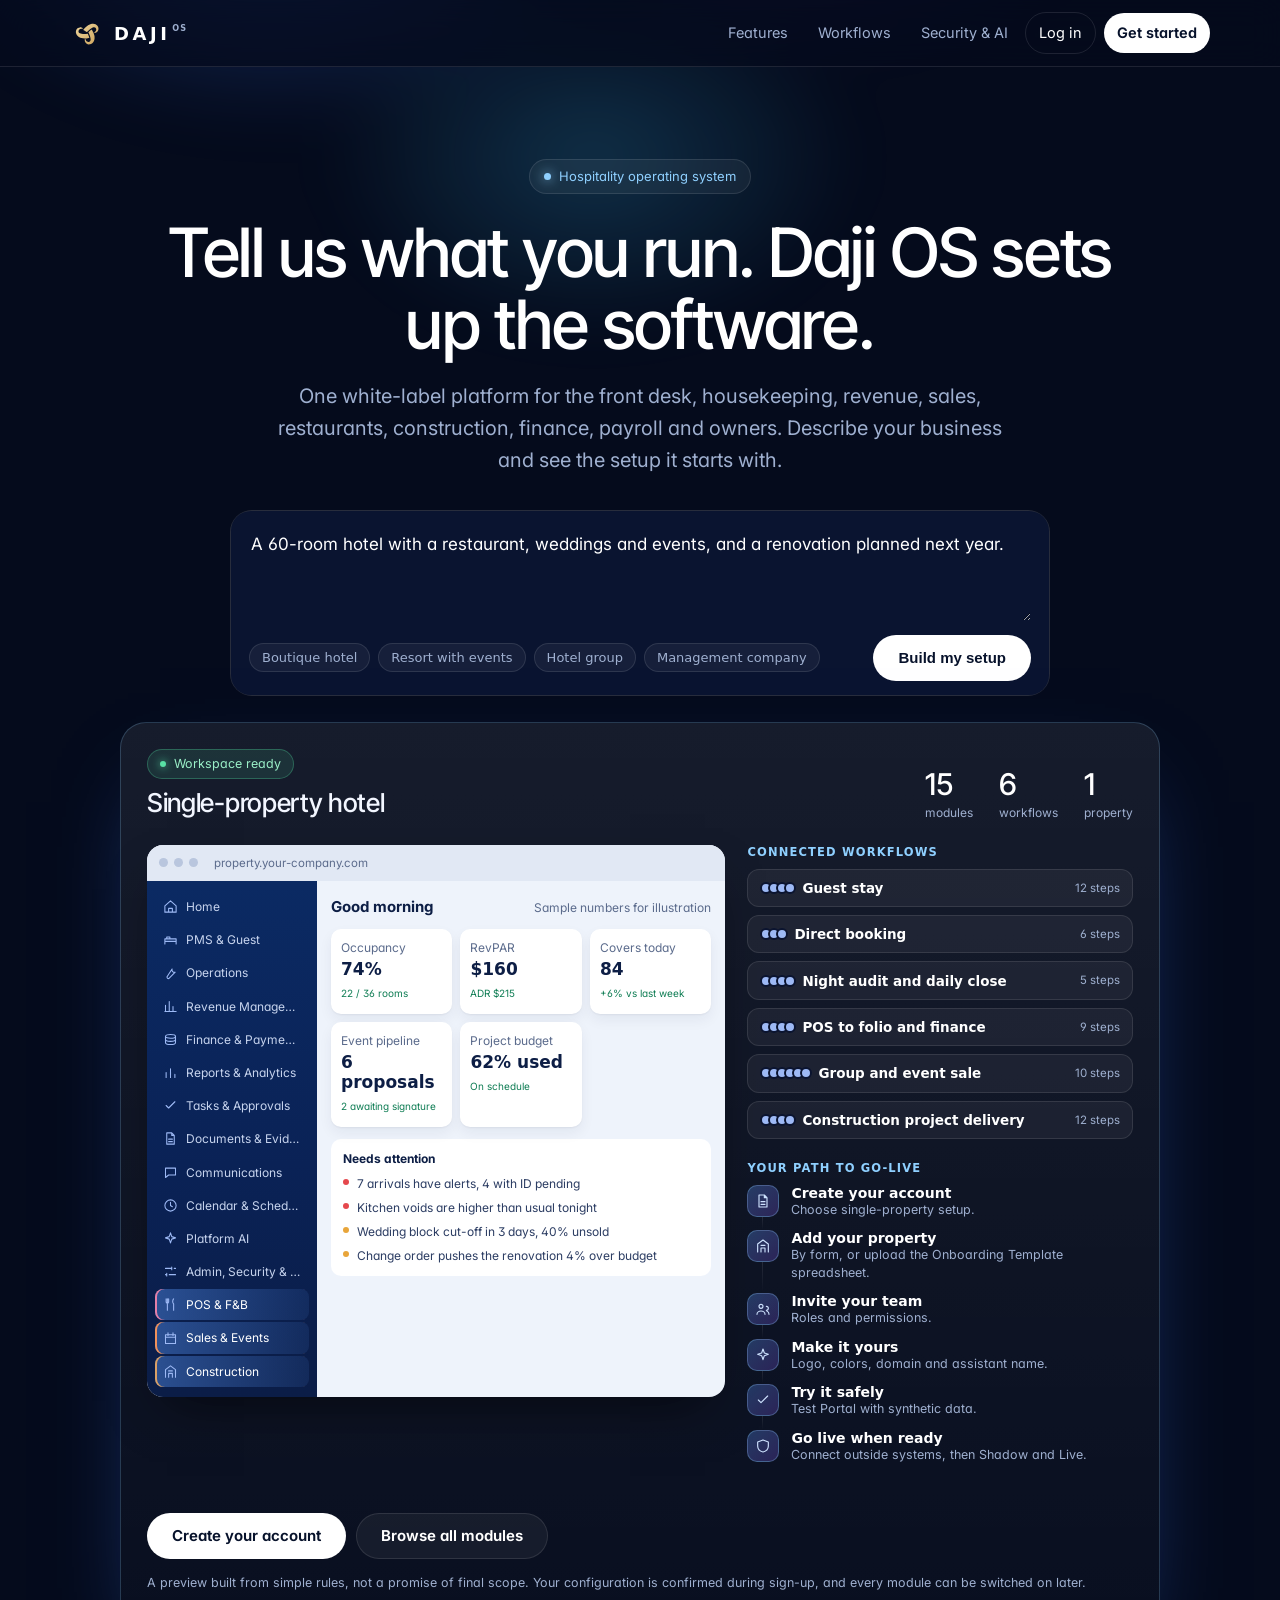
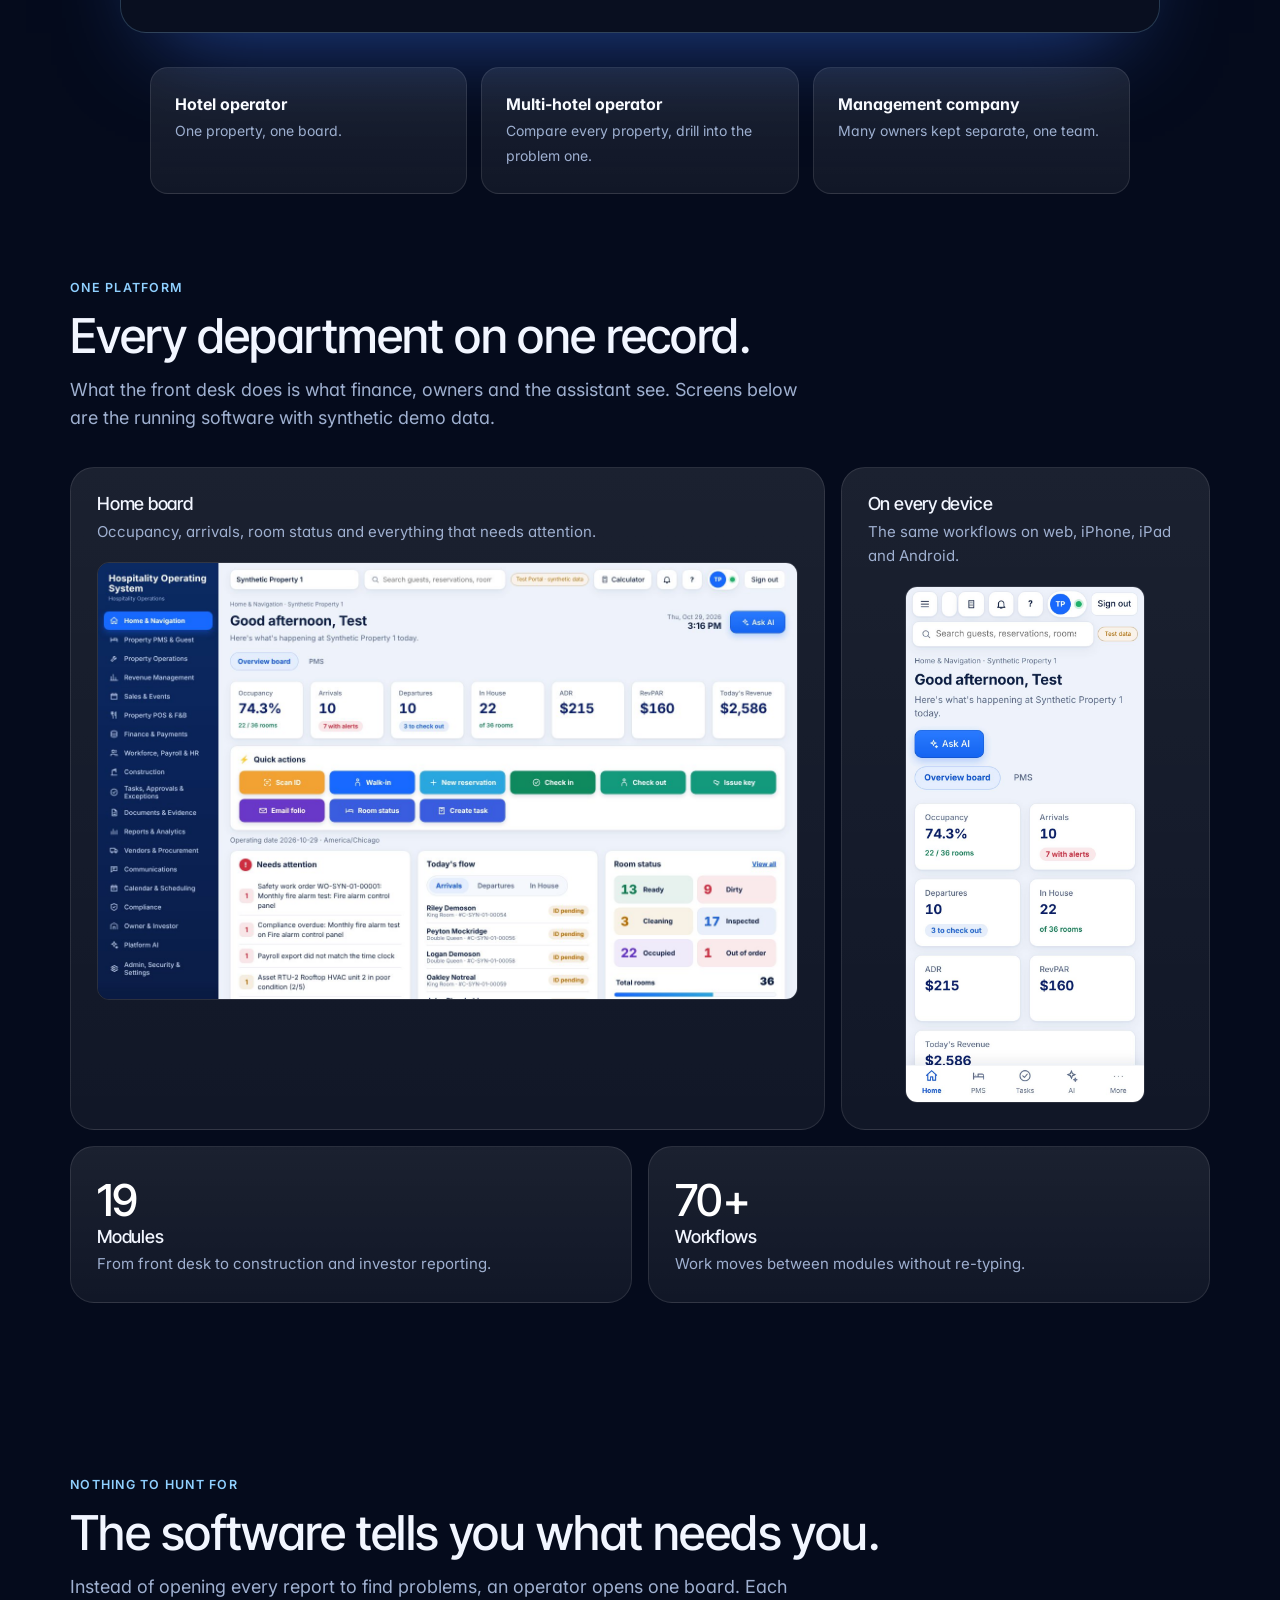
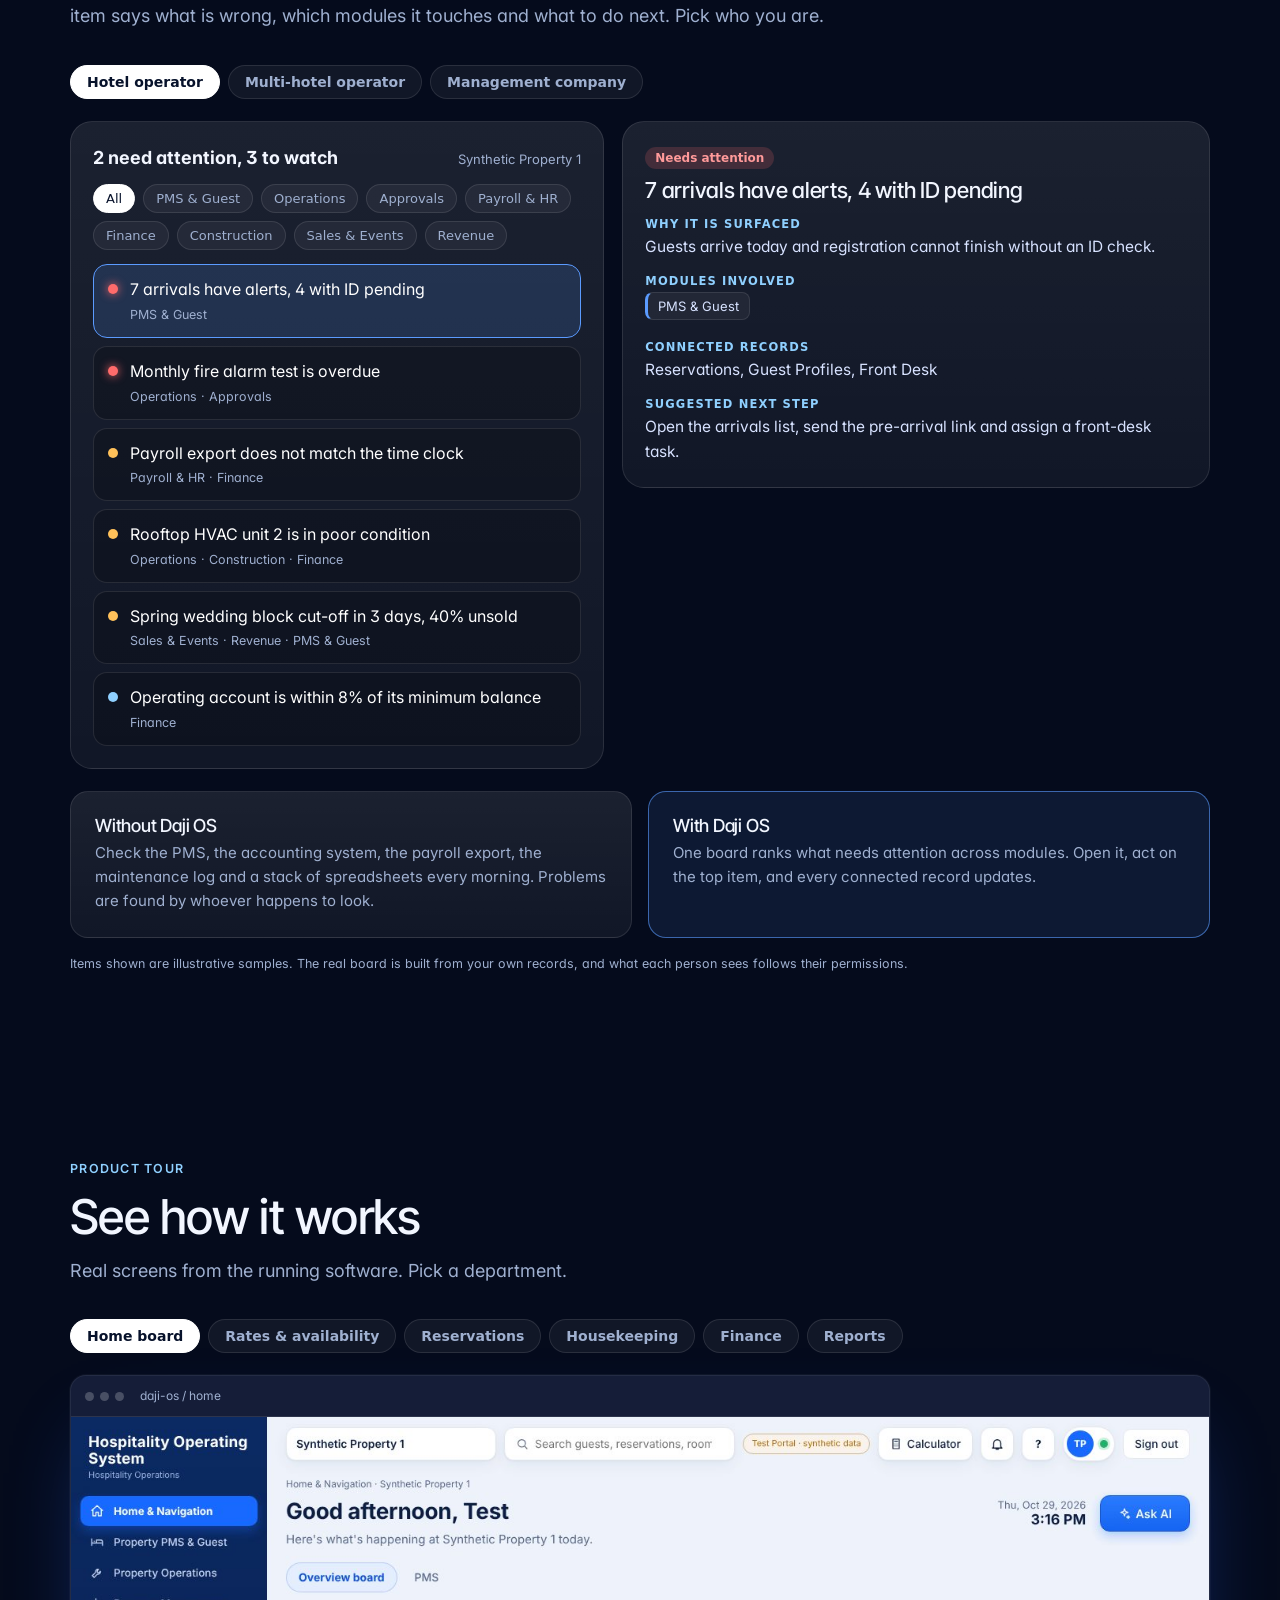
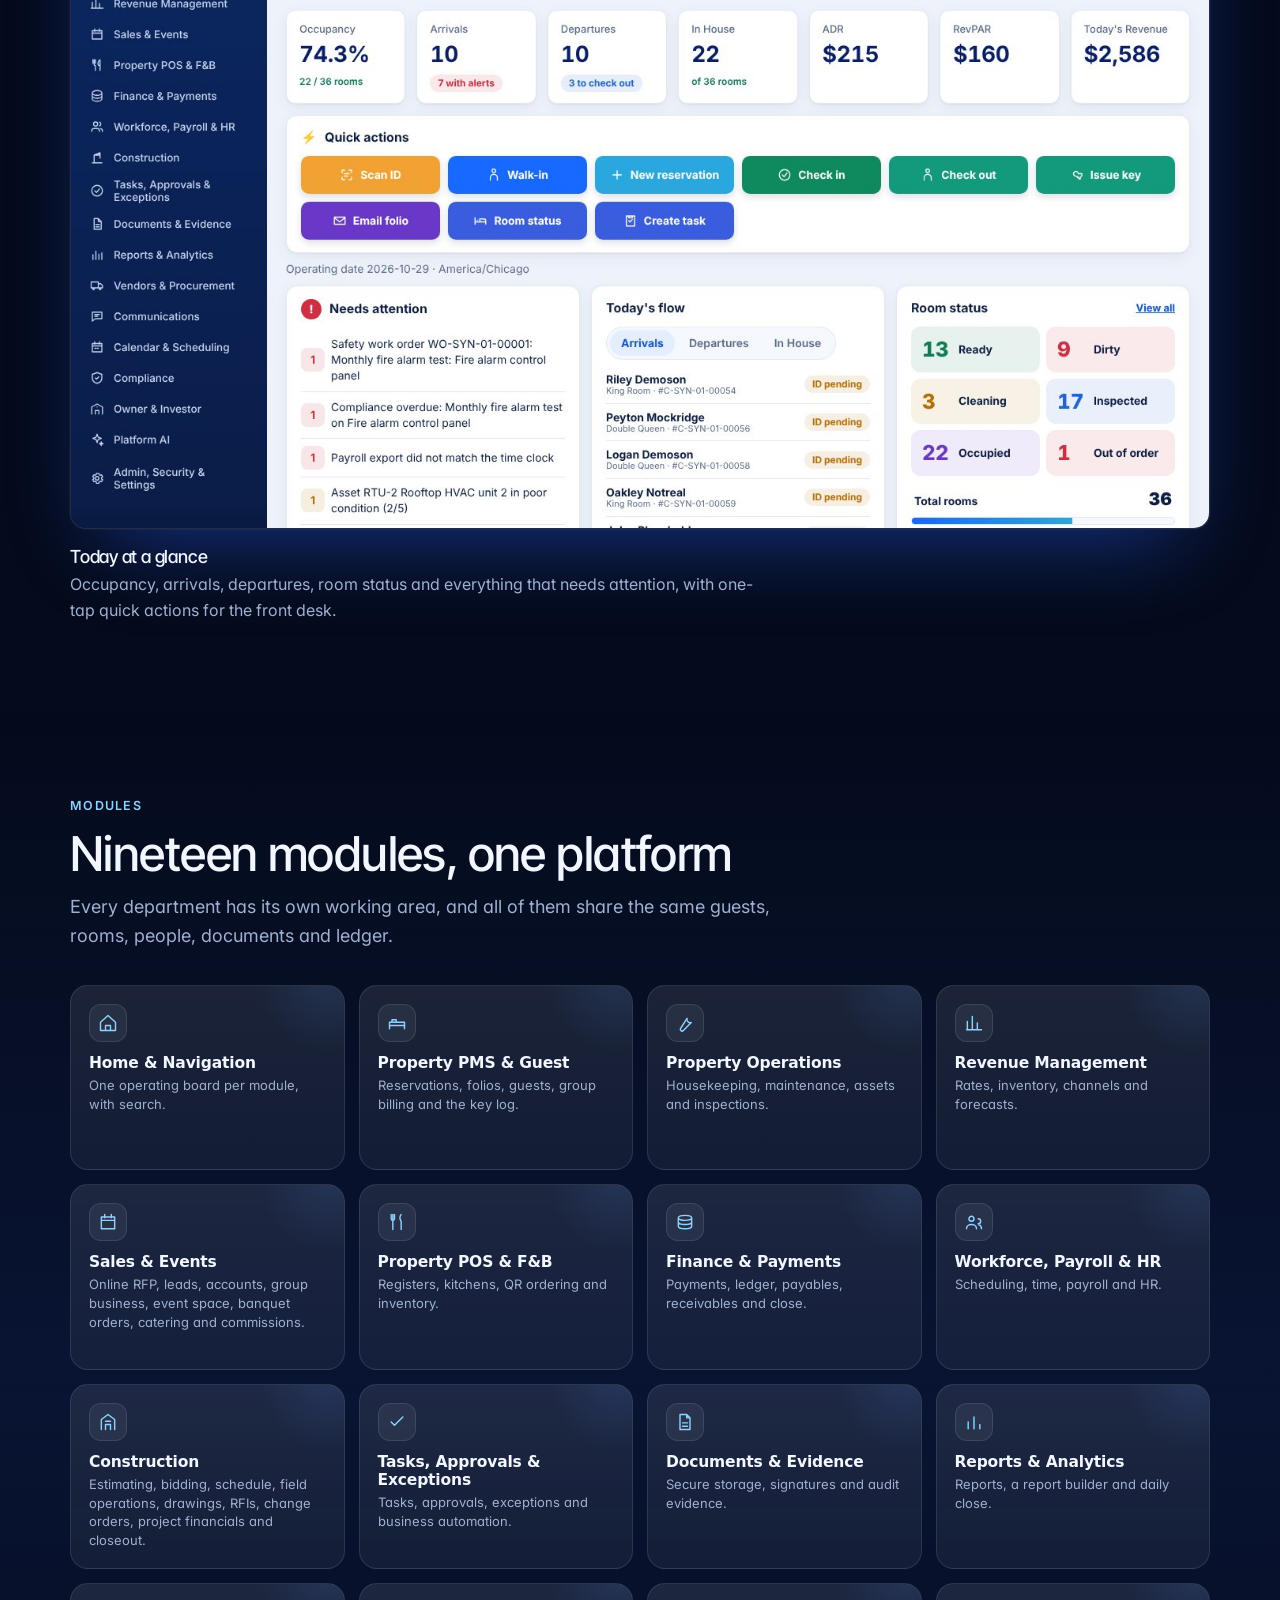
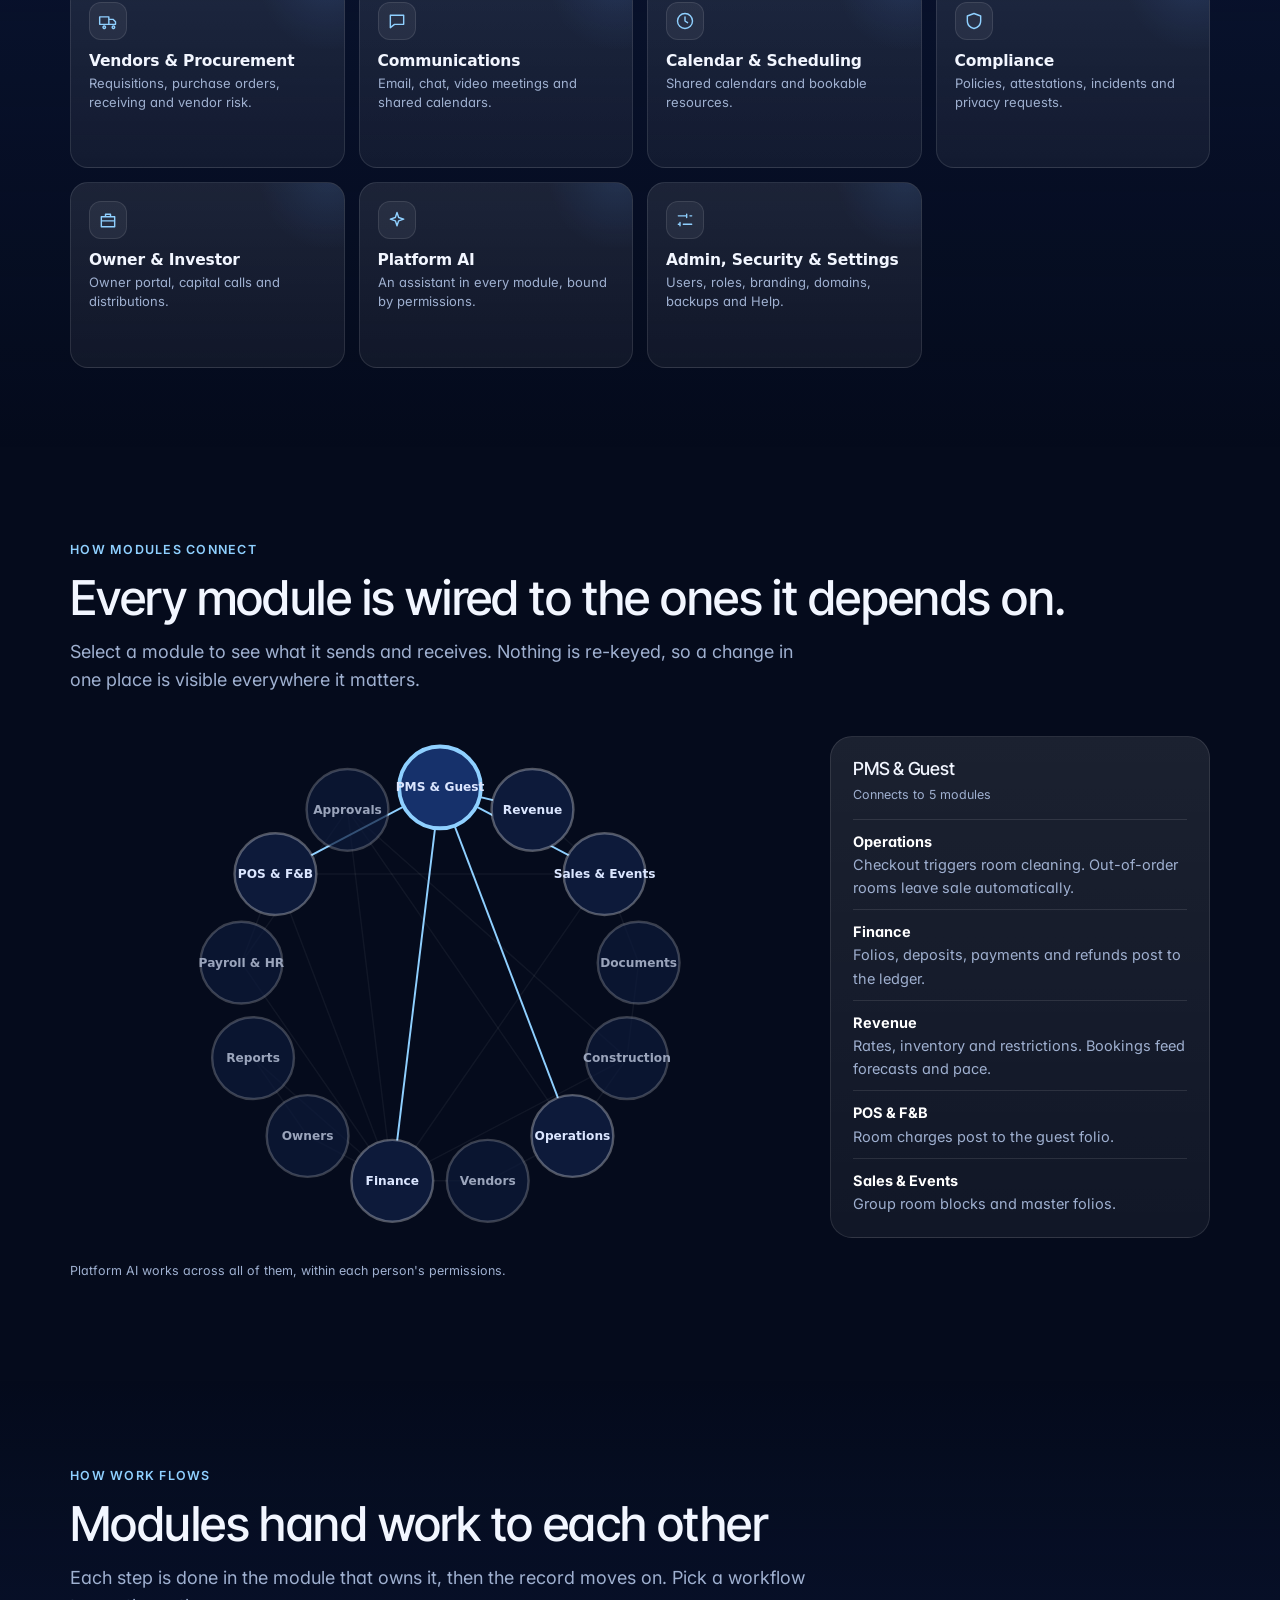
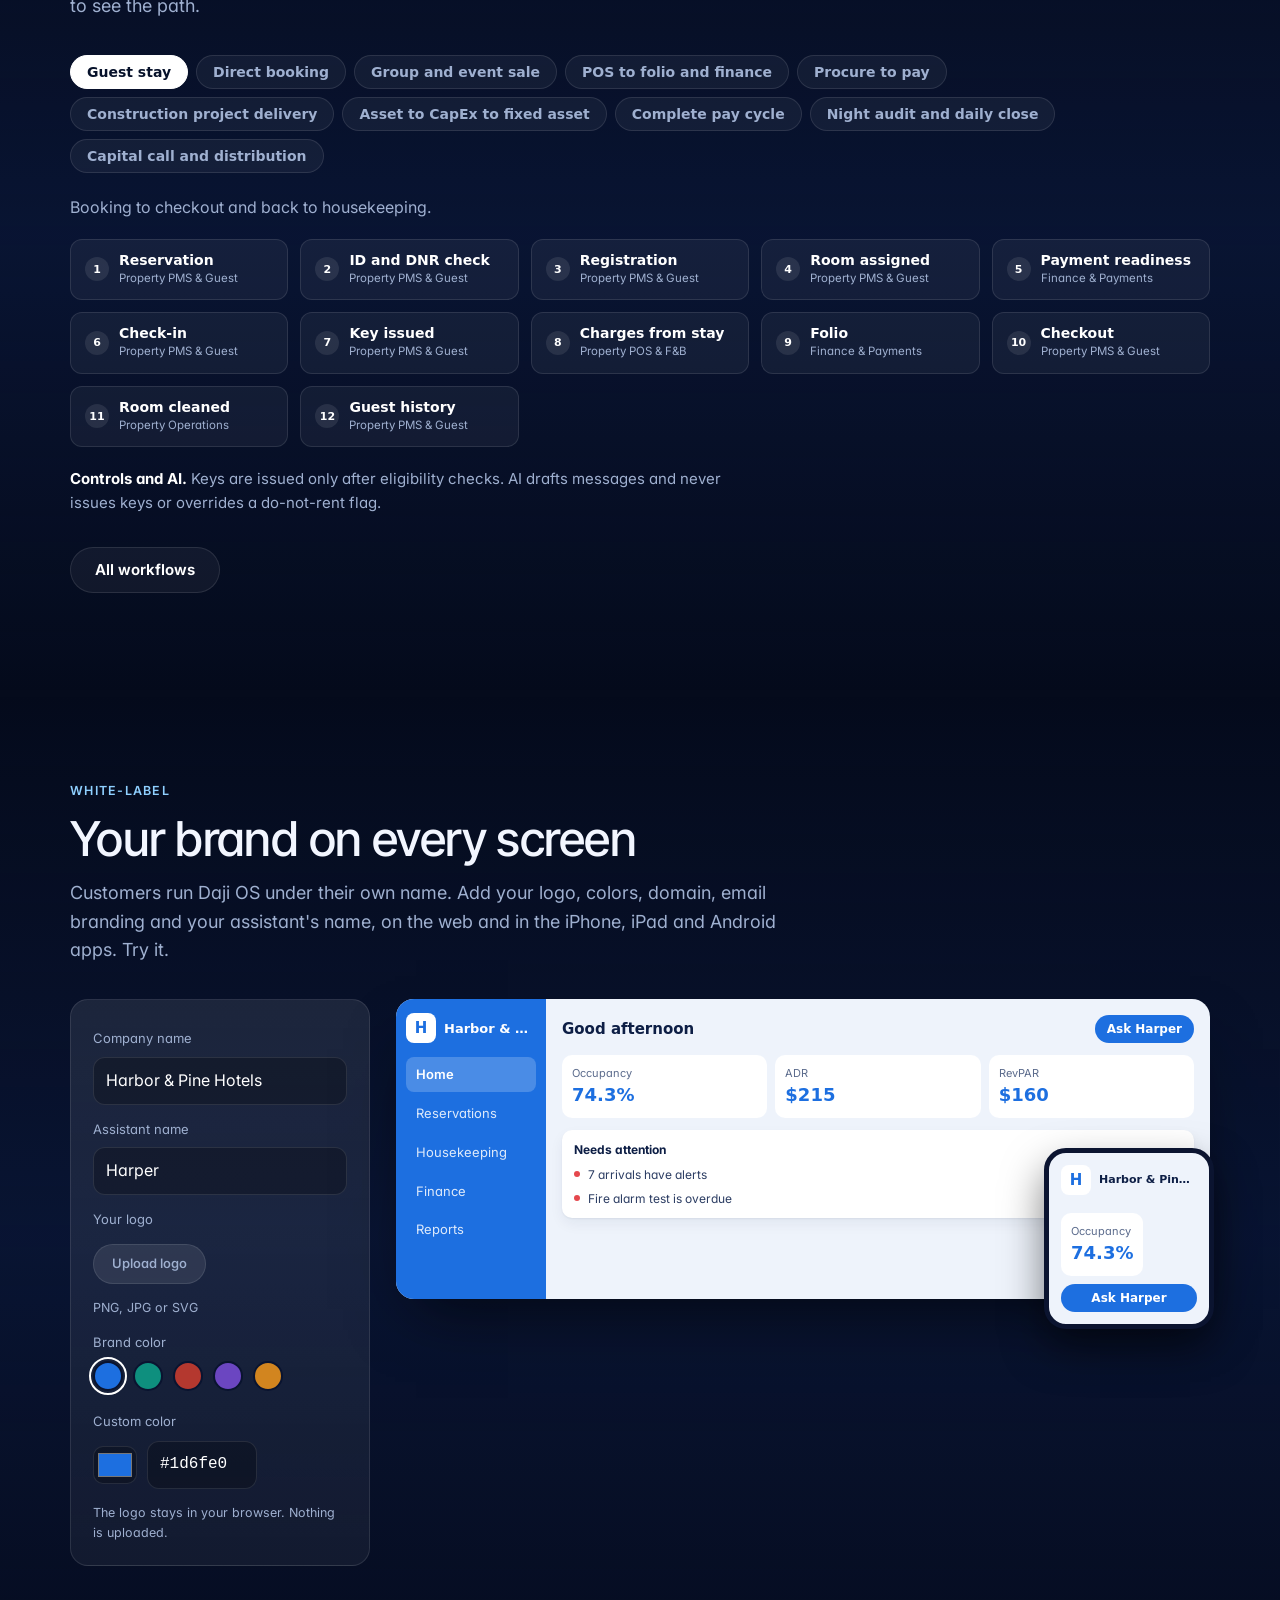
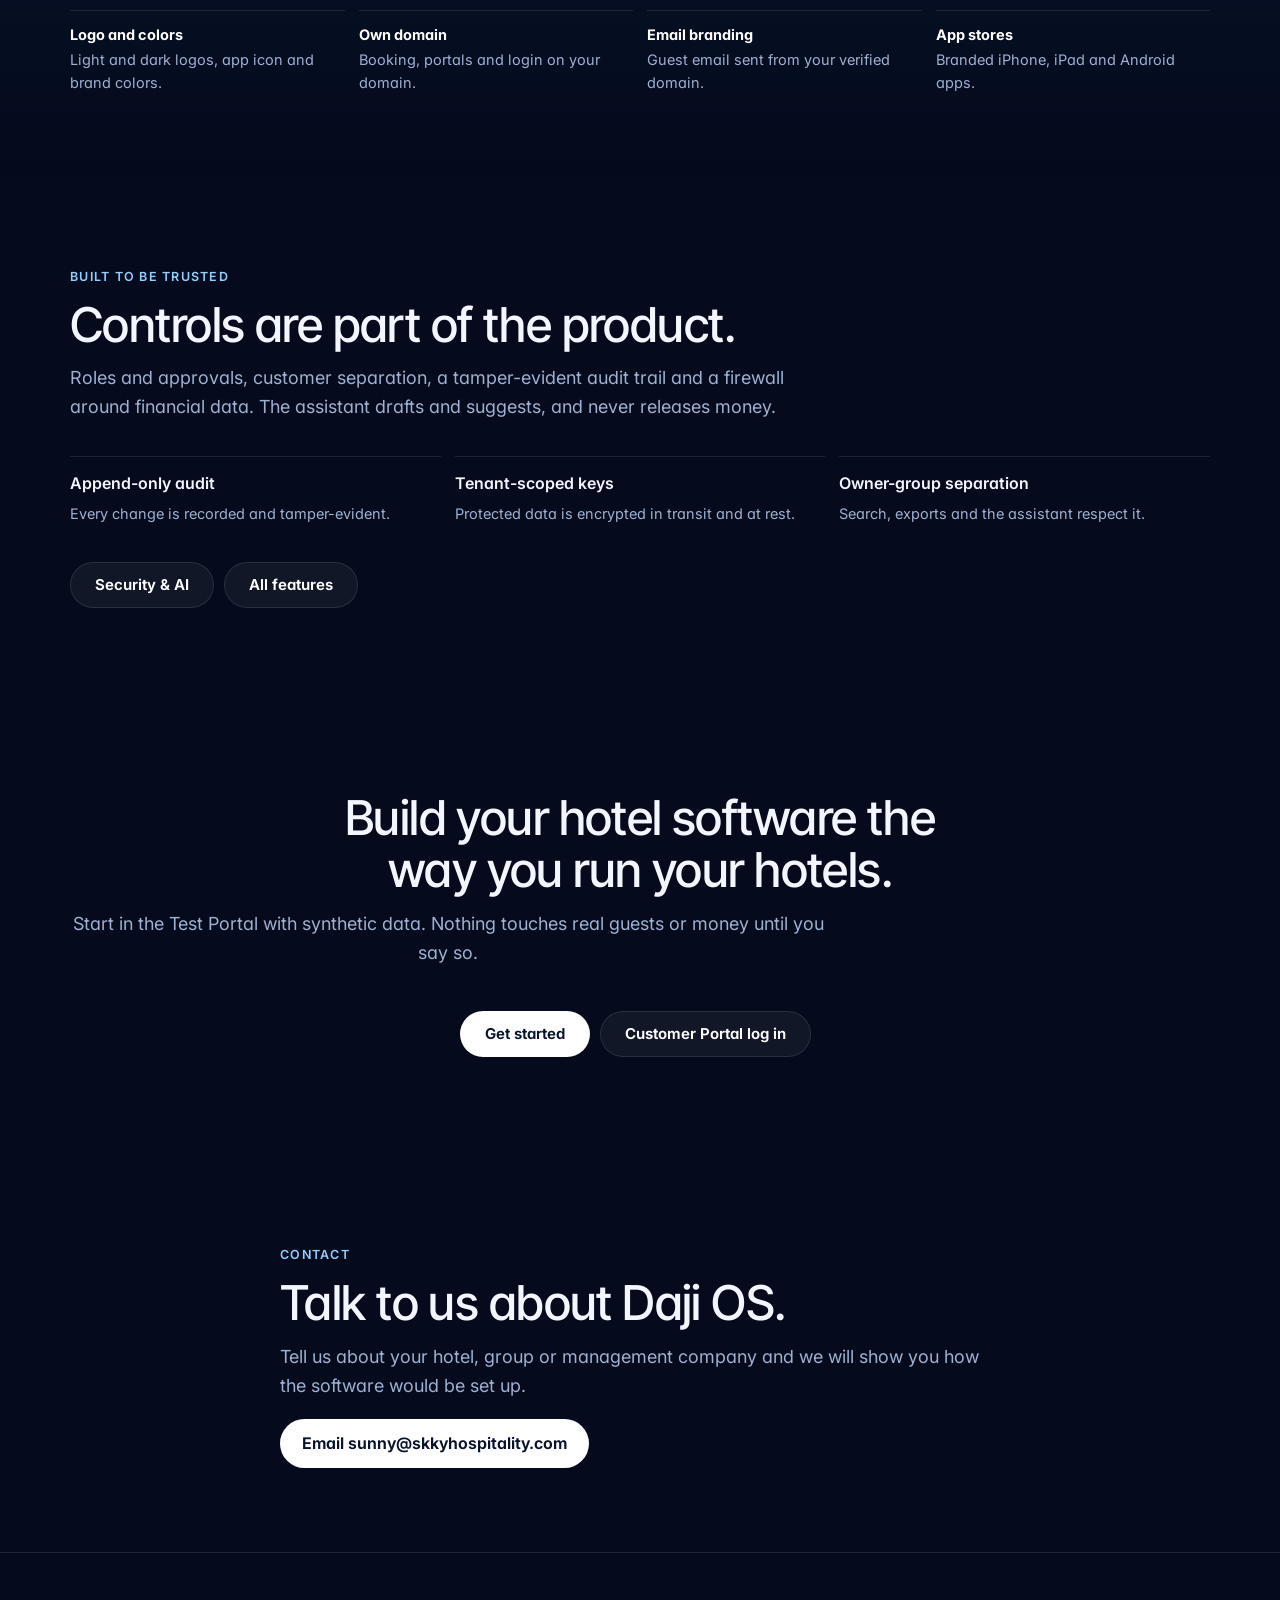
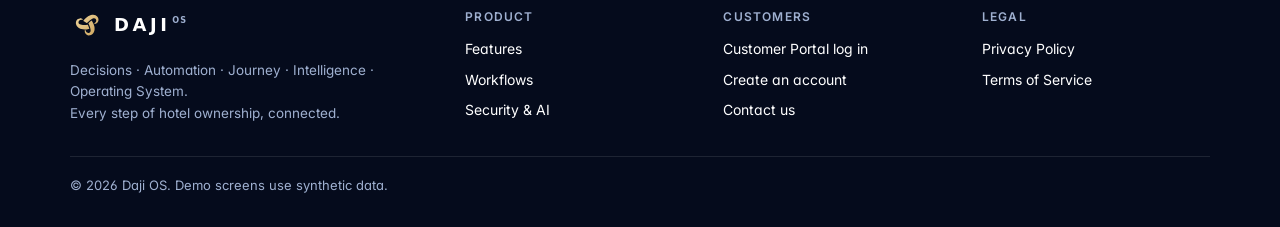
==== index.html @ 9ed2dde7 "Point Log in links straight at app sign-in Co-Authored-By: Claude Sonnet 5.5 <noreply@anthropic.com>" ====
<!doctype html><html lang="en"><head><meta charset="utf-8"><meta name="viewport" content="width=device-width,initial-scale=1"><title>Daji OS | Hospitality Operating System</title><meta name="description" content="Describe your hotel business and Daji OS shows the modules and setup it starts with. White-label software for hotels, portfolios and management companies."><link rel="icon" href="logo.svg" type="image/svg+xml"><link rel="preconnect" href="https://fonts.googleapis.com"><link rel="preconnect" href="https://fonts.gstatic.com" crossorigin><link href="https://fonts.googleapis.com/css2?family=Inter:wght@400;500;600&amp;family=Inter+Tight:wght@500;600&amp;display=swap" rel="stylesheet"><link rel="stylesheet" href="styles.css"><script src="config.js" defer></script></head><body>
<header><div class="wrap"><a class="logo" href="index.html" aria-label="Daji OS home"><i aria-hidden="true"></i><b>DAJI<sup>OS</sup></b></a><nav><a href="features.html">Features</a><a href="workflows.html">Workflows</a><a href="security.html">Security &amp; AI</a><a data-app="/signin" href="#" class="ghost">Log in</a><a data-app="/signup" href="#" class="cta">Get started</a></nav></div></header>
<main>
<div class="hero wrap"><span class="pill">Hospitality operating system</span><h1>Tell us what you run. Daji OS sets up the software.</h1>
<p class="sub">One white-label platform for the front desk, housekeeping, revenue, sales, restaurants, construction, finance, payroll and owners. Describe your business and see the setup it starts with.</p>
<div class="ask"><div><label for="req" class="sr" style="position:absolute;left:-9999px">Describe your hotel business</label><textarea id="req" maxlength="500">A 60-room hotel with a restaurant, weddings and events, and a renovation planned next year.</textarea>
<div class="row"><div class="chips"><button class="chip" type="button" data-t="A 40-room boutique hotel with a restaurant and a bar. About 25 staff.">Boutique hotel</button><button class="chip" type="button" data-t="A 220-room resort with ballrooms, weddings and conferences, a spa and three restaurants.">Resort with events</button><button class="chip" type="button" data-t="A group of 6 hotels with a central management team, vendors and purchasing, and payroll for 300 employees.">Hotel group</button><button class="chip" type="button" data-t="A management company running 12 hotels for different owners, with investor reporting and renovations.">Management company</button></div><button id="go" class="btn" type="button">Build my setup</button></div></div></div>
<div class="result" id="res" aria-live="polite"><div class="think" id="think"></div><div class="rbox" id="rbox">
<div class="rhead"><div><span class="ready">Workspace ready</span><h3 id="rtitle"></h3></div><div class="rstats" id="rstats"></div></div>
<div class="rbody"><div class="ws"><div class="wsbar"><i></i><i></i><i></i><span id="wsurl">your-company.daji-os</span></div><div class="wsin"><nav class="wsside" id="wsside"></nav><div class="wsmain"><div class="wshd"><b>Good morning</b><span>Sample numbers for illustration</span></div><div class="wst" id="wst"></div><div class="wsat"><h5>Needs attention</h5><ul id="wsat"></ul></div></div></div></div>
<div class="rside"><h4>Connected workflows</h4><ul class="wfl" id="rwf"></ul><h4>Your path to go-live</h4><ol class="tl" id="rplan"></ol></div></div>
<div class="racts"><a class="btn" data-app="/signup" href="#">Create your account</a><a class="btn alt" href="#modules">Browse all modules</a></div>
<p class="note">A preview built from simple rules, not a promise of final scope. Your configuration is confirmed during sign-up, and every module can be switched on later.</p></div></div><div class="aud"><a class="card" href="#attention" data-pp="hotel"><b>Hotel operator</b><span>One property, one board.</span></a><a class="card" href="#attention" data-pp="multi"><b>Multi-hotel operator</b><span>Compare every property, drill into the problem one.</span></a><a class="card" href="#attention" data-pp="mgmt"><b>Management company</b><span>Many owners kept separate, one team.</span></a></div></div>

<section style="padding-top:20px"><div class="wrap"><span class="tag">One platform</span><h2>Every department on one record.</h2><p class="lede">What the front desk does is what finance, owners and the assistant see. Screens below are the running software with synthetic demo data.</p>
<div class="bento"><div class="b1"><h3>Home board</h3><p>Occupancy, arrivals, room status and everything that needs attention.</p><img src="img/home.jpg" alt="Daji OS home board" width="1440" height="900" loading="lazy"></div>
<div class="b2"><h3>On every device</h3><p>The same workflows on web, iPhone, iPad and Android.</p><img src="img/mobile.jpg" alt="Daji OS on a phone" width="390" height="844" loading="lazy" style="max-width:240px;margin-left:auto;margin-right:auto"></div>
<div class="b3"><div class="stat">19</div><h3>Modules</h3><p>From front desk to construction and investor reporting.</p></div>
<div class="b4"><div class="stat">70+</div><h3>Workflows</h3><p>Work moves between modules without re-typing.</p></div>
</div></div></section>


<section id="attention"><div class="wrap"><span class="tag">Nothing to hunt for</span><h2>The software tells you what needs you.</h2><p class="lede">Instead of opening every report to find problems, an operator opens one board. Each item says what is wrong, which modules it touches and what to do next. Pick who you are.</p>
<div class="tabs" id="ptabs" role="tablist"><button class="tab on" data-p="hotel" type="button">Hotel operator</button><button class="tab" data-p="multi" type="button">Multi-hotel operator</button><button class="tab" data-p="mgmt" type="button">Management company</button></div>
<div class="att"><div class="attl"><div class="atth"><b id="ah"></b><span id="as"></span></div><div class="chips" id="af"></div><ul id="al"></ul></div>
<div class="attd" id="ad"></div></div>
<div class="vs"><div class="card"><h3>Without Daji OS</h3><p>Check the PMS, the accounting system, the payroll export, the maintenance log and a stack of spreadsheets every morning. Problems are found by whoever happens to look.</p></div><div class="card on"><h3>With Daji OS</h3><p>One board ranks what needs attention across modules. Open it, act on the top item, and every connected record updates.</p></div></div>
<p class="note">Items shown are illustrative samples. The real board is built from your own records, and what each person sees follows their permissions.</p>
</div></section><section id="tour"><div class="wrap"><span class="tag">Product tour</span><h2>See how it works</h2><p class="lede">Real screens from the running software. Pick a department.</p><div class="tabs" role="tablist"><button class="tab on" data-t="home" type="button">Home board</button><button class="tab" data-t="rates" type="button">Rates & availability</button><button class="tab" data-t="reservations" type="button">Reservations</button><button class="tab" data-t="housekeeping" type="button">Housekeeping</button><button class="tab" data-t="finance" type="button">Finance</button><button class="tab" data-t="reports" type="button">Reports</button></div><div class="panes"><figure class="pane on" id="p-home"><div class="frame"><div class="bar"><i></i><i></i><i></i><span>daji-os / home</span></div><img src="img/home.jpg" alt="Daji OS Home board screen with demo data" width="1440" height="900" loading="lazy"></div><figcaption><h3>Today at a glance</h3><p>Occupancy, arrivals, departures, room status and everything that needs attention, with one-tap quick actions for the front desk.</p></figcaption></figure><figure class="pane" id="p-rates"><div class="frame"><div class="bar"><i></i><i></i><i></i><span>daji-os / rates</span></div><img src="img/rates.jpg" alt="Daji OS Rates & availability screen with demo data" width="1440" height="900" loading="lazy"></div><figcaption><h3>Rates across every plan</h3><p>A calendar of rates and remaining rooms by room type, with rate plans, restrictions and overrides in one place.</p></figcaption></figure><figure class="pane" id="p-reservations"><div class="frame"><div class="bar"><i></i><i></i><i></i><span>daji-os / reservations</span></div><img src="img/reservations.jpg" alt="Daji OS Reservations screen with demo data" width="1440" height="900" loading="lazy"></div><figcaption><h3>Every booking, one list</h3><p>Search, create, group and multi-room bookings, with status, balance and room assignment on each row.</p></figcaption></figure><figure class="pane" id="p-housekeeping"><div class="frame"><div class="bar"><i></i><i></i><i></i><span>daji-os / housekeeping</span></div><img src="img/housekeeping.jpg" alt="Daji OS Housekeeping screen with demo data" width="1440" height="900" loading="lazy"></div><figcaption><h3>Rooms ready when guests are</h3><p>Cleaning status, assignments, inspections and out-of-order rooms, feeding straight back to the front desk.</p></figcaption></figure><figure class="pane" id="p-finance"><div class="frame"><div class="bar"><i></i><i></i><i></i><span>daji-os / finance</span></div><img src="img/finance.jpg" alt="Daji OS Finance screen with demo data" width="1440" height="900" loading="lazy"></div><figcaption><h3>Cash and approvals</h3><p>Bank and ledger balances, shortfalls and money approvals waiting, with Payables, Receivables, Banking and Close one tab away.</p></figcaption></figure><figure class="pane" id="p-reports"><div class="frame"><div class="bar"><i></i><i></i><i></i><span>daji-os / reports</span></div><img src="img/reports.jpg" alt="Daji OS Reports screen with demo data" width="1440" height="900" loading="lazy"></div><figcaption><h3>Numbers you can trust</h3><p>Occupancy, ADR, RevPAR and pace reports by property, built from the same records the front desk uses.</p></figcaption></figure></div></div></section>

<section id="modules" class="band"><div class="wrap"><span class="tag">Modules</span><h2>Nineteen modules, one platform</h2><p class="lede">Every department has its own working area, and all of them share the same guests, rooms, people, documents and ledger.</p><div class="mcards"><div class="mcard" style="--c:#7aa7ff"><span class="mi"><svg viewBox="0 0 24 24" width="20" height="20" fill="none" stroke="currentColor" stroke-width="1.7" stroke-linecap="round" stroke-linejoin="round" aria-hidden="true"><path d="M3 11l9-8 9 8v10H3zM9 21v-6h6v6"/></svg></span><b>Home & Navigation</b><small>One operating board per module, with search.</small></div><div class="mcard" style="--c:#e0b45c"><span class="mi"><svg viewBox="0 0 24 24" width="20" height="20" fill="none" stroke="currentColor" stroke-width="1.7" stroke-linecap="round" stroke-linejoin="round" aria-hidden="true"><path d="M3 19v-8h18v8M3 15h18M6 11V8h5v3"/></svg></span><b>Property PMS & Guest</b><small>Reservations, folios, guests, group billing and the key log.</small></div><div class="mcard" style="--c:#6fc3a3"><span class="mi"><svg viewBox="0 0 24 24" width="20" height="20" fill="none" stroke="currentColor" stroke-width="1.7" stroke-linecap="round" stroke-linejoin="round" aria-hidden="true"><path d="M14.5 6.5a4 4 0 0 0 5 5L10 21a2 2 0 0 1-3-3z"/></svg></span><b>Property Operations</b><small>Housekeeping, maintenance, assets and inspections.</small></div><div class="mcard" style="--c:#8fb4ff"><span class="mi"><svg viewBox="0 0 24 24" width="20" height="20" fill="none" stroke="currentColor" stroke-width="1.7" stroke-linecap="round" stroke-linejoin="round" aria-hidden="true"><path d="M4 20V10M10 20V4M16 20v-8M21 20H3"/></svg></span><b>Revenue Management</b><small>Rates, inventory, channels and forecasts.</small></div><div class="mcard" style="--c:#f0905a"><span class="mi"><svg viewBox="0 0 24 24" width="20" height="20" fill="none" stroke="currentColor" stroke-width="1.7" stroke-linecap="round" stroke-linejoin="round" aria-hidden="true"><path d="M4 6h16v14H4zM4 10h16M8 3v4M16 3v4"/></svg></span><b>Sales & Events</b><small>Online RFP, leads, accounts, group business, event space, banquet orders, catering and commissions.</small></div><div class="mcard" style="--c:#e47fa8"><span class="mi"><svg viewBox="0 0 24 24" width="20" height="20" fill="none" stroke="currentColor" stroke-width="1.7" stroke-linecap="round" stroke-linejoin="round" aria-hidden="true"><path d="M7 3v8M5 3v5a2 2 0 0 0 4 0V3M7 11v10M17 3c-2 2-2 6 0 8v10"/></svg></span><b>Property POS & F&B</b><small>Registers, kitchens, QR ordering and inventory.</small></div><div class="mcard" style="--c:#7fd0e8"><span class="mi"><svg viewBox="0 0 24 24" width="20" height="20" fill="none" stroke="currentColor" stroke-width="1.7" stroke-linecap="round" stroke-linejoin="round" aria-hidden="true"><path d="M12 4c4 0 8 1 8 3s-4 3-8 3-8-1-8-3 4-3 8-3zM4 7v5c0 2 4 3 8 3s8-1 8-3V7M4 12v5c0 2 4 3 8 3s8-1 8-3v-5"/></svg></span><b>Finance & Payments</b><small>Payments, ledger, payables, receivables and close.</small></div><div class="mcard" style="--c:#b79cf0"><span class="mi"><svg viewBox="0 0 24 24" width="20" height="20" fill="none" stroke="currentColor" stroke-width="1.7" stroke-linecap="round" stroke-linejoin="round" aria-hidden="true"><path d="M9 11a3 3 0 1 0 0-6 3 3 0 0 0 0 6zM3 20c0-3 3-5 6-5s6 2 6 5M17 8a3 3 0 0 1 0 6M21 20c0-2-1-4-3-4.6"/></svg></span><b>Workforce, Payroll & HR</b><small>Scheduling, time, payroll and HR.</small></div><div class="mcard" style="--c:#d9a066"><span class="mi"><svg viewBox="0 0 24 24" width="20" height="20" fill="none" stroke="currentColor" stroke-width="1.7" stroke-linecap="round" stroke-linejoin="round" aria-hidden="true"><path d="M4 21V9l8-6 8 6v12M9 21v-6h6v6M9 11h6"/></svg></span><b>Construction</b><small>Estimating, bidding, schedule, field operations, drawings, RFIs, change orders, project financials and closeout.</small></div><div class="mcard" style="--c:#a8c97a"><span class="mi"><svg viewBox="0 0 24 24" width="20" height="20" fill="none" stroke="currentColor" stroke-width="1.7" stroke-linecap="round" stroke-linejoin="round" aria-hidden="true"><path d="M5 12l4 4 10-10"/></svg></span><b>Tasks, Approvals & Exceptions</b><small>Tasks, approvals, exceptions and business automation.</small></div><div class="mcard" style="--c:#c2b8a3"><span class="mi"><svg viewBox="0 0 24 24" width="20" height="20" fill="none" stroke="currentColor" stroke-width="1.7" stroke-linecap="round" stroke-linejoin="round" aria-hidden="true"><path d="M6 3h8l4 4v14H6zM14 3v4h4M9 13h6M9 17h6"/></svg></span><b>Documents & Evidence</b><small>Secure storage, signatures and audit evidence.</small></div><div class="mcard" style="--c:#9ac0c9"><span class="mi"><svg viewBox="0 0 24 24" width="20" height="20" fill="none" stroke="currentColor" stroke-width="1.7" stroke-linecap="round" stroke-linejoin="round" aria-hidden="true"><path d="M5 20v-8M12 20V6M19 20v-5"/></svg></span><b>Reports & Analytics</b><small>Reports, a report builder and daily close.</small></div><div class="mcard" style="--c:#d98f8f"><span class="mi"><svg viewBox="0 0 24 24" width="20" height="20" fill="none" stroke="currentColor" stroke-width="1.7" stroke-linecap="round" stroke-linejoin="round" aria-hidden="true"><path d="M2 7h11v9H2zM13 10h5l3 3v3h-8M6 19.5a1.5 1.5 0 1 0 0-.1M17 19.5a1.5 1.5 0 1 0 0-.1"/></svg></span><b>Vendors & Procurement</b><small>Requisitions, purchase orders, receiving and vendor risk.</small></div><div class="mcard" style="--c:#8fd0ff"><span class="mi"><svg viewBox="0 0 24 24" width="20" height="20" fill="none" stroke="currentColor" stroke-width="1.7" stroke-linecap="round" stroke-linejoin="round" aria-hidden="true"><path d="M4 5h16v11H9l-5 4z"/></svg></span><b>Communications</b><small>Email, chat, video meetings and shared calendars.</small></div><div class="mcard" style="--c:#9db9f5"><span class="mi"><svg viewBox="0 0 24 24" width="20" height="20" fill="none" stroke="currentColor" stroke-width="1.7" stroke-linecap="round" stroke-linejoin="round" aria-hidden="true"><path d="M12 21a9 9 0 1 0 0-18 9 9 0 0 0 0 18zM12 7v5l3 2"/></svg></span><b>Calendar & Scheduling</b><small>Shared calendars and bookable resources.</small></div><div class="mcard" style="--c:#7fe0b0"><span class="mi"><svg viewBox="0 0 24 24" width="20" height="20" fill="none" stroke="currentColor" stroke-width="1.7" stroke-linecap="round" stroke-linejoin="round" aria-hidden="true"><path d="M12 3l8 3v6c0 5-4 8-8 9-4-1-8-4-8-9V6z"/></svg></span><b>Compliance</b><small>Policies, attestations, incidents and privacy requests.</small></div><div class="mcard" style="--c:#e6cf7a"><span class="mi"><svg viewBox="0 0 24 24" width="20" height="20" fill="none" stroke="currentColor" stroke-width="1.7" stroke-linecap="round" stroke-linejoin="round" aria-hidden="true"><path d="M4 8h16v12H4zM9 8V5h6v3M4 13h16"/></svg></span><b>Owner & Investor</b><small>Owner portal, capital calls and distributions.</small></div><div class="mcard" style="--c:#c9a7ff"><span class="mi"><svg viewBox="0 0 24 24" width="20" height="20" fill="none" stroke="currentColor" stroke-width="1.7" stroke-linecap="round" stroke-linejoin="round" aria-hidden="true"><path d="M12 3l2 6 6 2-6 2-2 6-2-6-6-2 6-2z"/></svg></span><b>Platform AI</b><small>An assistant in every module, bound by permissions.</small></div><div class="mcard" style="--c:#aab6cf"><span class="mi"><svg viewBox="0 0 24 24" width="20" height="20" fill="none" stroke="currentColor" stroke-width="1.7" stroke-linecap="round" stroke-linejoin="round" aria-hidden="true"><path d="M4 7h10M18 7h2M4 17h2M10 17h10M14 5v4M6 15v4"/></svg></span><b>Admin, Security & Settings</b><small>Users, roles, branding, domains, backups and Help.</small></div></div></div></section>

<section id="connect"><div class="wrap"><span class="tag">How modules connect</span><h2>Every module is wired to the ones it depends on.</h2><p class="lede">Select a module to see what it sends and receives. Nothing is re-keyed, so a change in one place is visible everywhere it matters.</p><div class="cm"><div class="cmsvg"><svg id="cmap" viewBox="0 0 760 530" role="group" aria-label="How modules connect"><line class="e" data-a="PMS" data-b="OPS" x1="380" y1="60" x2="516" y2="418"/><line class="e" data-a="PMS" data-b="FIN" x1="380" y1="60" x2="331" y2="464"/><line class="e" data-a="PMS" data-b="REV" x1="380" y1="60" x2="475" y2="83"/><line class="e" data-a="POS" data-b="PMS" x1="211" y1="149" x2="380" y2="60"/><line class="e" data-a="POS" data-b="FIN" x1="211" y1="149" x2="331" y2="464"/><line class="e" data-a="POS" data-b="HR" x1="211" y1="149" x2="176" y2="240"/><line class="e" data-a="SALES" data-b="PMS" x1="549" y1="149" x2="380" y2="60"/><line class="e" data-a="SALES" data-b="POS" x1="549" y1="149" x2="211" y2="149"/><line class="e" data-a="SALES" data-b="FIN" x1="549" y1="149" x2="331" y2="464"/><line class="e" data-a="SALES" data-b="REV" x1="549" y1="149" x2="475" y2="83"/><line class="e" data-a="SALES" data-b="DOC" x1="549" y1="149" x2="584" y2="240"/><line class="e" data-a="HR" data-b="FIN" x1="176" y1="240" x2="331" y2="464"/><line class="e" data-a="HR" data-b="TASK" x1="176" y1="240" x2="285" y2="83"/><line class="e" data-a="CON" data-b="FIN" x1="572" y1="338" x2="331" y2="464"/><line class="e" data-a="CON" data-b="OPS" x1="572" y1="338" x2="516" y2="418"/><line class="e" data-a="CON" data-b="DOC" x1="572" y1="338" x2="584" y2="240"/><line class="e" data-a="CON" data-b="TASK" x1="572" y1="338" x2="285" y2="83"/><line class="e" data-a="VEN" data-b="FIN" x1="429" y1="464" x2="331" y2="464"/><line class="e" data-a="VEN" data-b="OPS" x1="429" y1="464" x2="516" y2="418"/><line class="e" data-a="OWN" data-b="FIN" x1="244" y1="418" x2="331" y2="464"/><line class="e" data-a="OWN" data-b="RPT" x1="244" y1="418" x2="188" y2="338"/><line class="e" data-a="RPT" data-b="FIN" x1="188" y1="338" x2="331" y2="464"/><line class="e" data-a="OPS" data-b="TASK" x1="516" y1="418" x2="285" y2="83"/><line class="e" data-a="TASK" data-b="FIN" x1="285" y1="83" x2="331" y2="464"/><g class="nd" data-n="PMS" tabindex="0" role="button" aria-label="PMS & Guest" transform="translate(380 60)"><circle r="42" style="--m:#e0b45c"/><text y="4" text-anchor="middle">PMS & Guest</text></g><g class="nd" data-n="REV" tabindex="0" role="button" aria-label="Revenue" transform="translate(475 83)"><circle r="42" style="--m:#8fb4ff"/><text y="4" text-anchor="middle">Revenue</text></g><g class="nd" data-n="SALES" tabindex="0" role="button" aria-label="Sales & Events" transform="translate(549 149)"><circle r="42" style="--m:#f0905a"/><text y="4" text-anchor="middle">Sales & Events</text></g><g class="nd" data-n="DOC" tabindex="0" role="button" aria-label="Documents" transform="translate(584 240)"><circle r="42" style="--m:#c2b8a3"/><text y="4" text-anchor="middle">Documents</text></g><g class="nd" data-n="CON" tabindex="0" role="button" aria-label="Construction" transform="translate(572 338)"><circle r="42" style="--m:#d9a066"/><text y="4" text-anchor="middle">Construction</text></g><g class="nd" data-n="OPS" tabindex="0" role="button" aria-label="Operations" transform="translate(516 418)"><circle r="42" style="--m:#6fc3a3"/><text y="4" text-anchor="middle">Operations</text></g><g class="nd" data-n="VEN" tabindex="0" role="button" aria-label="Vendors" transform="translate(429 464)"><circle r="42" style="--m:#d98f8f"/><text y="4" text-anchor="middle">Vendors</text></g><g class="nd" data-n="FIN" tabindex="0" role="button" aria-label="Finance" transform="translate(331 464)"><circle r="42" style="--m:#7fd0e8"/><text y="4" text-anchor="middle">Finance</text></g><g class="nd" data-n="OWN" tabindex="0" role="button" aria-label="Owners" transform="translate(244 418)"><circle r="42" style="--m:#e6cf7a"/><text y="4" text-anchor="middle">Owners</text></g><g class="nd" data-n="RPT" tabindex="0" role="button" aria-label="Reports" transform="translate(188 338)"><circle r="42" style="--m:#9ac0c9"/><text y="4" text-anchor="middle">Reports</text></g><g class="nd" data-n="HR" tabindex="0" role="button" aria-label="Payroll & HR" transform="translate(176 240)"><circle r="42" style="--m:#b79cf0"/><text y="4" text-anchor="middle">Payroll & HR</text></g><g class="nd" data-n="POS" tabindex="0" role="button" aria-label="POS & F&B" transform="translate(211 149)"><circle r="42" style="--m:#e47fa8"/><text y="4" text-anchor="middle">POS & F&B</text></g><g class="nd" data-n="TASK" tabindex="0" role="button" aria-label="Approvals" transform="translate(285 83)"><circle r="42" style="--m:#a8c97a"/><text y="4" text-anchor="middle">Approvals</text></g></svg></div><div class="cmside"><label class="selw">Module <select id="cmsel"></select></label><h3 id="cmt">Select a module</h3><p class="small" id="cmh">Click or tap any circle.</p><ul id="cml"></ul></div></div><p class="note">Platform AI works across all of them, within each person's permissions.</p></div></section><section id="flows" class="band"><div class="wrap"><span class="tag">How work flows</span><h2>Modules hand work to each other</h2><p class="lede">Each step is done in the module that owns it, then the record moves on. Pick a workflow to see the path.</p><div class="tabs ftabs" role="tablist"><button class="tab on" data-f="stay" type="button">Guest stay</button><button class="tab" data-f="direct" type="button">Direct booking</button><button class="tab" data-f="group" type="button">Group and event sale</button><button class="tab" data-f="pos" type="button">POS to folio and finance</button><button class="tab" data-f="p2p" type="button">Procure to pay</button><button class="tab" data-f="build" type="button">Construction project delivery</button><button class="tab" data-f="capex" type="button">Asset to CapEx to fixed asset</button><button class="tab" data-f="pay" type="button">Complete pay cycle</button><button class="tab" data-f="audit" type="button">Night audit and daily close</button><button class="tab" data-f="owner" type="button">Capital call and distribution</button></div><div class="fpane on" id="f-stay"><p class="fd">Booking to checkout and back to housekeeping.</p><ol class="steps"><li style="--m:#e0b45c"><span class="n">1</span><b>Reservation</b><small>Property PMS & Guest</small></li><li style="--m:#e0b45c"><span class="n">2</span><b>ID and DNR check</b><small>Property PMS & Guest</small></li><li style="--m:#e0b45c"><span class="n">3</span><b>Registration</b><small>Property PMS & Guest</small></li><li style="--m:#e0b45c"><span class="n">4</span><b>Room assigned</b><small>Property PMS & Guest</small></li><li style="--m:#7fd0e8"><span class="n">5</span><b>Payment readiness</b><small>Finance & Payments</small></li><li style="--m:#e0b45c"><span class="n">6</span><b>Check-in</b><small>Property PMS & Guest</small></li><li style="--m:#e0b45c"><span class="n">7</span><b>Key issued</b><small>Property PMS & Guest</small></li><li style="--m:#e47fa8"><span class="n">8</span><b>Charges from stay</b><small>Property POS & F&B</small></li><li style="--m:#7fd0e8"><span class="n">9</span><b>Folio</b><small>Finance & Payments</small></li><li style="--m:#e0b45c"><span class="n">10</span><b>Checkout</b><small>Property PMS & Guest</small></li><li style="--m:#6fc3a3"><span class="n">11</span><b>Room cleaned</b><small>Property Operations</small></li><li style="--m:#e0b45c"><span class="n">12</span><b>Guest history</b><small>Property PMS & Guest</small></li></ol><p class="fc"><b>Controls and AI.</b> Keys are issued only after eligibility checks. AI drafts messages and never issues keys or overrides a do-not-rent flag.</p></div><div class="fpane" id="f-direct"><p class="fd">From the booking engine to a confirmed stay.</p><ol class="steps"><li style="--m:#e0b45c"><span class="n">1</span><b>Search availability</b><small>Property PMS & Guest</small></li><li style="--m:#8fb4ff"><span class="n">2</span><b>Rate, package and add-ons</b><small>Revenue Management</small></li><li style="--m:#e0b45c"><span class="n">3</span><b>Guest details</b><small>Property PMS & Guest</small></li><li style="--m:#7fd0e8"><span class="n">4</span><b>Guarantee and payment</b><small>Finance & Payments</small></li><li style="--m:#e0b45c"><span class="n">5</span><b>Reservation created</b><small>Property PMS & Guest</small></li><li style="--m:#e0b45c"><span class="n">6</span><b>Confirmation and pre-arrival</b><small>Property PMS & Guest</small></li></ol><p class="fc"><b>Controls and AI.</b> Bot and fraud protection, rate restrictions and consent capture apply.</p></div><div class="fpane" id="f-group"><p class="fd">From the first inquiry to the final banquet bill.</p><ol class="steps"><li style="--m:#f0905a"><span class="n">1</span><b>Inquiry or online RFP</b><small>Sales & Events</small></li><li style="--m:#8fb4ff"><span class="n">2</span><b>Displacement and profit</b><small>Revenue Management</small></li><li style="--m:#f0905a"><span class="n">3</span><b>Proposal</b><small>Sales & Events</small></li><li style="--m:#c2b8a3"><span class="n">4</span><b>Contract and signature</b><small>Documents & Evidence</small></li><li style="--m:#e0b45c"><span class="n">5</span><b>Room block and event space</b><small>Property PMS & Guest</small></li><li style="--m:#e47fa8"><span class="n">6</span><b>Event orders, menus and resources</b><small>Property POS & F&B</small></li><li style="--m:#7fd0e8"><span class="n">7</span><b>Deposits and schedule</b><small>Finance & Payments</small></li><li style="--m:#e0b45c"><span class="n">8</span><b>Master folio and routing</b><small>Property PMS & Guest</small></li><li style="--m:#7fd0e8"><span class="n">9</span><b>Banquet billing</b><small>Finance & Payments</small></li><li style="--m:#f0905a"><span class="n">10</span><b>Close</b><small>Sales & Events</small></li></ol><p class="fc"><b>Controls and AI.</b> Rate, contract and deposit approvals apply. AI drafts proposals and flags space conflicts.</p></div><div class="fpane" id="f-pos"><p class="fd">From an order at the register to the ledger.</p><ol class="steps"><li style="--m:#e47fa8"><span class="n">1</span><b>Order placed</b><small>Property POS & F&B</small></li><li style="--m:#e47fa8"><span class="n">2</span><b>Fulfillment</b><small>Property POS & F&B</small></li><li style="--m:#7fd0e8"><span class="n">3</span><b>Payment or room charge</b><small>Finance & Payments</small></li><li style="--m:#e0b45c"><span class="n">4</span><b>Folio</b><small>Property PMS & Guest</small></li><li style="--m:#7fd0e8"><span class="n">5</span><b>Revenue, tax and cost</b><small>Finance & Payments</small></li><li style="--m:#b79cf0"><span class="n">6</span><b>Tips and service charges</b><small>Workforce, Payroll & HR</small></li><li style="--m:#e47fa8"><span class="n">7</span><b>Shift close</b><small>Property POS & F&B</small></li><li style="--m:#7fd0e8"><span class="n">8</span><b>Ledger</b><small>Finance & Payments</small></li><li style="--m:#7fd0e8"><span class="n">9</span><b>Reconciliation</b><small>Finance & Payments</small></li></ol><p class="fc"><b>Controls and AI.</b> Void, comp and refund limits apply. AI flags variances and unusual voids.</p></div><div class="fpane" id="f-p2p"><p class="fd">From a purchase need to a reconciled payment.</p><ol class="steps"><li style="--m:#6fc3a3"><span class="n">1</span><b>Need identified</b><small>Property Operations</small></li><li style="--m:#d98f8f"><span class="n">2</span><b>Purchase request</b><small>Vendors & Procurement</small></li><li style="--m:#d98f8f"><span class="n">3</span><b>Quotes and vendor risk</b><small>Vendors & Procurement</small></li><li style="--m:#d98f8f"><span class="n">4</span><b>Purchase order</b><small>Vendors & Procurement</small></li><li style="--m:#d98f8f"><span class="n">5</span><b>Goods received</b><small>Vendors & Procurement</small></li><li style="--m:#7fd0e8"><span class="n">6</span><b>Three-way match</b><small>Finance & Payments</small></li><li style="--m:#a8c97a"><span class="n">7</span><b>Approval</b><small>Tasks & Approvals</small></li><li style="--m:#7fd0e8"><span class="n">8</span><b>Payment</b><small>Finance & Payments</small></li><li style="--m:#7fd0e8"><span class="n">9</span><b>Bank reconciliation</b><small>Finance & Payments</small></li></ol><p class="fc"><b>Controls and AI.</b> Only approved vendors, with approval limits on orders and payments.</p></div><div class="fpane" id="f-build"><p class="fd">From estimate to turnover and closeout.</p><ol class="steps"><li style="--m:#d9a066"><span class="n">1</span><b>Estimate</b><small>Construction</small></li><li style="--m:#d9a066"><span class="n">2</span><b>Budget</b><small>Construction</small></li><li style="--m:#d9a066"><span class="n">3</span><b>Bid and award</b><small>Construction</small></li><li style="--m:#c2b8a3"><span class="n">4</span><b>Contract</b><small>Documents & Evidence</small></li><li style="--m:#d9a066"><span class="n">5</span><b>Schedule and constraints</b><small>Construction</small></li><li style="--m:#d9a066"><span class="n">6</span><b>Field work, drawings and materials</b><small>Construction</small></li><li style="--m:#d9a066"><span class="n">7</span><b>RFIs, submittals and changes</b><small>Construction</small></li><li style="--m:#a8c97a"><span class="n">8</span><b>Change approval</b><small>Tasks & Approvals</small></li><li style="--m:#7fd0e8"><span class="n">9</span><b>Invoices and payments</b><small>Finance & Payments</small></li><li style="--m:#d9a066"><span class="n">10</span><b>Punch list and warranties</b><small>Construction</small></li><li style="--m:#d9a066"><span class="n">11</span><b>Turnover</b><small>Construction</small></li><li style="--m:#d9a066"><span class="n">12</span><b>Closeout</b><small>Construction</small></li></ol><p class="fc"><b>Controls and AI.</b> Change-order and payment approvals apply. AI summarizes risk and flags schedule and cost drift.</p></div><div class="fpane" id="f-capex"><p class="fd">From a worn-out asset to a capitalized replacement.</p><ol class="steps"><li style="--m:#6fc3a3"><span class="n">1</span><b>Asset condition</b><small>Property Operations</small></li><li style="--m:#6fc3a3"><span class="n">2</span><b>Replacement plan</b><small>Property Operations</small></li><li style="--m:#7fd0e8"><span class="n">3</span><b>CapEx request</b><small>Finance & Payments</small></li><li style="--m:#a8c97a"><span class="n">4</span><b>CapEx approval</b><small>Tasks & Approvals</small></li><li style="--m:#d9a066"><span class="n">5</span><b>Construction project</b><small>Construction</small></li><li style="--m:#7fd0e8"><span class="n">6</span><b>Invoice</b><small>Finance & Payments</small></li><li style="--m:#d9a066"><span class="n">7</span><b>Turnover</b><small>Construction</small></li><li style="--m:#7fd0e8"><span class="n">8</span><b>Fixed asset</b><small>Finance & Payments</small></li><li style="--m:#6fc3a3"><span class="n">9</span><b>Maintenance lifecycle</b><small>Property Operations</small></li></ol><p class="fc"><b>Controls and AI.</b> CapEx approval limits apply. AI ranks replacements by condition, risk and cost.</p></div><div class="fpane" id="f-pay"><p class="fd">From the schedule to payroll, tax and the ledger.</p><ol class="steps"><li style="--m:#b79cf0"><span class="n">1</span><b>Schedule</b><small>Workforce, Payroll & HR</small></li><li style="--m:#b79cf0"><span class="n">2</span><b>Time and attendance</b><small>Workforce, Payroll & HR</small></li><li style="--m:#a8c97a"><span class="n">3</span><b>Timesheet approval</b><small>Tasks & Approvals</small></li><li style="--m:#e47fa8"><span class="n">4</span><b>Tips from POS</b><small>Property POS & F&B</small></li><li style="--m:#b79cf0"><span class="n">5</span><b>Payroll calculation</b><small>Workforce, Payroll & HR</small></li><li style="--m:#a8c97a"><span class="n">6</span><b>Review and approval</b><small>Tasks & Approvals</small></li><li style="--m:#7fd0e8"><span class="n">7</span><b>Payment</b><small>Finance & Payments</small></li><li style="--m:#7fd0e8"><span class="n">8</span><b>Tax and ledger</b><small>Finance & Payments</small></li><li style="--m:#7fd0e8"><span class="n">9</span><b>Filings</b><small>Finance & Payments</small></li></ol><p class="fc"><b>Controls and AI.</b> AI flags overtime and missing punches. It can never release pay.</p></div><div class="fpane" id="f-audit"><p class="fd">From readiness to a closed operating date.</p><ol class="steps"><li style="--m:#9ac0c9"><span class="n">1</span><b>Readiness</b><small>Reports & Analytics</small></li><li style="--m:#7fd0e8"><span class="n">2</span><b>Validate folios, payments, taxes</b><small>Finance & Payments</small></li><li style="--m:#a8c97a"><span class="n">3</span><b>Resolve exceptions</b><small>Tasks & Approvals</small></li><li style="--m:#9ac0c9"><span class="n">4</span><b>Close operating date</b><small>Reports & Analytics</small></li><li style="--m:#c2b8a3"><span class="n">5</span><b>Snapshot and evidence</b><small>Documents & Evidence</small></li></ol><p class="fc"><b>Controls and AI.</b> Force-close needs manager permission and a reason. AI explains blockers and cannot close the day.</p></div><div class="fpane" id="f-owner"><p class="fd">From investors to distributions and their portal.</p><ol class="steps"><li style="--m:#e6cf7a"><span class="n">1</span><b>Investor onboarding</b><small>Owner & Investor</small></li><li style="--m:#e6cf7a"><span class="n">2</span><b>Capital accounts</b><small>Owner & Investor</small></li><li style="--m:#e6cf7a"><span class="n">3</span><b>Capital call</b><small>Owner & Investor</small></li><li style="--m:#7fd0e8"><span class="n">4</span><b>Contributions</b><small>Finance & Payments</small></li><li style="--m:#e6cf7a"><span class="n">5</span><b>Waterfall</b><small>Owner & Investor</small></li><li style="--m:#a8c97a"><span class="n">6</span><b>Distribution approval</b><small>Tasks & Approvals</small></li><li style="--m:#7fd0e8"><span class="n">7</span><b>Payment</b><small>Finance & Payments</small></li><li style="--m:#e6cf7a"><span class="n">8</span><b>Investor portal</b><small>Owner & Investor</small></li></ol><p class="fc"><b>Controls and AI.</b> Distribution approval is required. AI explains results and can never release money.</p></div><div class="legend"><span style="--m:#e0b45c"><i></i>Property PMS & Guest</span><span style="--m:#6fc3a3"><i></i>Property Operations</span><span style="--m:#8fb4ff"><i></i>Revenue Management</span><span style="--m:#f0905a"><i></i>Sales & Events</span><span style="--m:#e47fa8"><i></i>Property POS & F&B</span><span style="--m:#7fd0e8"><i></i>Finance & Payments</span><span style="--m:#b79cf0"><i></i>Workforce, Payroll & HR</span><span style="--m:#d9a066"><i></i>Construction</span><span style="--m:#a8c97a"><i></i>Tasks & Approvals</span><span style="--m:#c2b8a3"><i></i>Documents & Evidence</span><span style="--m:#9ac0c9"><i></i>Reports & Analytics</span><span style="--m:#d98f8f"><i></i>Vendors & Procurement</span><span style="--m:#e6cf7a"><i></i>Owner & Investor</span></div><p style="margin-top:22px"><a class="btn alt" href="workflows.html">All workflows</a></p></div></section>

<section class="band" id="whitelabel"><div class="wrap"><span class="tag">White-label</span><h2>Your brand on every screen</h2><p class="lede">Customers run Daji OS under their own name. Add your logo, colors, domain, email branding and your assistant's name, on the web and in the iPhone, iPad and Android apps. Try it.</p>
<div class="wl"><form class="wlform" onsubmit="return false"><label for="wn">Company name</label><input id="wn" value="Harbor &amp; Pine Hotels" maxlength="28"><label for="wa">Assistant name</label><input id="wa" value="Harper" maxlength="14"><span class="lab">Your logo</span><label class="fbtn" for="wl">Upload logo<input id="wl" type="file" accept="image/png,image/jpeg,image/svg+xml"></label><span class="small" id="wlname">PNG, JPG or SVG</span><span class="lab">Brand color</span><div class="sw" id="sw"><button type="button" data-c="#1d6fe0" class="on" aria-label="Blue"></button><button type="button" data-c="#0e8f7e" aria-label="Teal"></button><button type="button" data-c="#b4382f" aria-label="Red"></button><button type="button" data-c="#6b46c1" aria-label="Purple"></button><button type="button" data-c="#d2851f" aria-label="Amber"></button></div><div class="cc"><label for="wc">Custom color</label><input type="color" id="wc" value="#1d6fe0" aria-label="Pick a custom color"><input id="wh" value="#1d6fe0" maxlength="7" spellcheck="false" aria-label="Hex color code"></div><p class="small">The logo stays in your browser. Nothing is uploaded.</p></form>
<div class="wlprev" id="wlprev" style="--b:#1d6fe0"><div class="wlweb"><aside><div class="wlbrand"><span class="wlmark" id="wm">H</span><b id="wnm">Harbor &amp; Pine Hotels</b></div><i class="on">Home</i><i>Reservations</i><i>Housekeeping</i><i>Finance</i><i>Reports</i></aside><div class="wlmain"><div class="wltop"><span>Good afternoon</span><em id="wab">Ask Harper</em></div><div class="kp"><div><small>Occupancy</small><b>74.3%</b></div><div><small>ADR</small><b>$215</b></div><div><small>RevPAR</small><b>$160</b></div></div><div class="wlat"><b>Needs attention</b><span>7 arrivals have alerts</span><span>Fire alarm test is overdue</span></div></div></div>
<div class="wlphone"><div class="wlbrand"><span class="wlmark" id="wm2">H</span><b id="wnm2">Harbor &amp; Pine Hotels</b></div><div class="kp"><div><small>Occupancy</small><b>74.3%</b></div></div><em id="wab2">Ask Harper</em></div></div></div>
<ul class="wlist"><li><b>Logo and colors</b>Light and dark logos, app icon and brand colors.</li><li><b>Own domain</b>Booking, portals and login on your domain.</li><li><b>Email branding</b>Guest email sent from your verified domain.</li><li><b>App stores</b>Branded iPhone, iPad and Android apps.</li></ul></div></section>

<section><div class="wrap"><span class="tag">Built to be trusted</span><h2>Controls are part of the product.</h2><p class="lede">Roles and approvals, customer separation, a tamper-evident audit trail and a firewall around financial data. The assistant drafts and suggests, and never releases money.</p><div class="facts"><div><b>Append-only audit</b><span>Every change is recorded and tamper-evident.</span></div><div><b>Tenant-scoped keys</b><span>Protected data is encrypted in transit and at rest.</span></div><div><b>Owner-group separation</b><span>Search, exports and the assistant respect it.</span></div></div><a class="btn alt" href="security.html">Security &amp; AI</a><a class="btn alt" href="features.html">All features</a></div></section>

<section class="cta-band"><div class="wrap"><h2>Build your hotel software the way you run your hotels.</h2><p class="lede">Start in the Test Portal with synthetic data. Nothing touches real guests or money until you say so.</p><a class="btn" data-app="/signup" href="#">Get started</a><a class="btn alt" data-app="/signin" href="#">Customer Portal log in</a></div></section>
<script>document.querySelectorAll('.tab[data-t]').forEach(function(t){t.addEventListener('click',function(){document.querySelectorAll('.tab[data-t],.pane').forEach(function(e){e.classList.remove('on')});t.classList.add('on');document.getElementById('p-'+t.dataset.t).classList.add('on')})});</script><script>document.querySelectorAll('.ftabs .tab').forEach(function(t){t.addEventListener('click',function(){document.querySelectorAll('.ftabs .tab,.fpane').forEach(function(e){e.classList.remove('on')});t.classList.add('on');document.getElementById('f-'+t.dataset.f).classList.add('on')})});</script><script>
(function(){var q=function(i){return document.getElementById(i)};
var MODS=[["Home & Navigation", "home", "#7aa7ff"], ["Property PMS & Guest", "bed", "#e0b45c"], ["Property Operations", "wrench", "#6fc3a3"], ["Revenue Management", "chart", "#8fb4ff"], ["Sales & Events", "cal", "#f0905a"], ["Property POS & F&B", "fork", "#e47fa8"], ["Finance & Payments", "coins", "#7fd0e8"], ["Workforce, Payroll & HR", "users", "#b79cf0"], ["Construction", "build", "#d9a066"], ["Tasks, Approvals & Exceptions", "check", "#a8c97a"], ["Documents & Evidence", "file", "#c2b8a3"], ["Reports & Analytics", "bars", "#9ac0c9"], ["Vendors & Procurement", "truck", "#d98f8f"], ["Communications", "chat", "#8fd0ff"], ["Calendar & Scheduling", "clock", "#9db9f5"], ["Compliance", "shield", "#7fe0b0"], ["Owner & Investor", "brief", "#e6cf7a"], ["Platform AI", "spark", "#c9a7ff"], ["Admin, Security & Settings", "sliders", "#aab6cf"]],ICON={"home": "M3 11l9-8 9 8v10H3zM9 21v-6h6v6", "bed": "M3 19v-8h18v8M3 15h18M6 11V8h5v3", "wrench": "M14.5 6.5a4 4 0 0 0 5 5L10 21a2 2 0 0 1-3-3z", "chart": "M4 20V10M10 20V4M16 20v-8M21 20H3", "cal": "M4 6h16v14H4zM4 10h16M8 3v4M16 3v4", "fork": "M7 3v8M5 3v5a2 2 0 0 0 4 0V3M7 11v10M17 3c-2 2-2 6 0 8v10", "coins": "M12 4c4 0 8 1 8 3s-4 3-8 3-8-1-8-3 4-3 8-3zM4 7v5c0 2 4 3 8 3s8-1 8-3V7M4 12v5c0 2 4 3 8 3s8-1 8-3v-5", "users": "M9 11a3 3 0 1 0 0-6 3 3 0 0 0 0 6zM3 20c0-3 3-5 6-5s6 2 6 5M17 8a3 3 0 0 1 0 6M21 20c0-2-1-4-3-4.6", "build": "M4 21V9l8-6 8 6v12M9 21v-6h6v6M9 11h6", "check": "M5 12l4 4 10-10", "file": "M6 3h8l4 4v14H6zM14 3v4h4M9 13h6M9 17h6", "bars": "M5 20v-8M12 20V6M19 20v-5", "truck": "M2 7h11v9H2zM13 10h5l3 3v3h-8M6 19.5a1.5 1.5 0 1 0 0-.1M17 19.5a1.5 1.5 0 1 0 0-.1", "chat": "M4 5h16v11H9l-5 4z", "clock": "M12 21a9 9 0 1 0 0-18 9 9 0 0 0 0 18zM12 7v5l3 2", "shield": "M12 3l8 3v6c0 5-4 8-8 9-4-1-8-4-8-9V6z", "brief": "M4 8h16v12H4zM9 8V5h6v3M4 13h16", "spark": "M12 3l2 6 6 2-6 2-2 6-2-6-6-2 6-2z", "sliders": "M4 7h10M18 7h2M4 17h2M10 17h10M14 5v4M6 15v4", "arrow": "M5 12h14M13 6l6 6-6 6"},WF={"Guest stay": {"mods": ["#e0b45c", "#7fd0e8", "#e47fa8", "#6fc3a3"], "steps": 12}, "Direct booking": {"mods": ["#e0b45c", "#8fb4ff", "#7fd0e8"], "steps": 6}, "Group and event sale": {"mods": ["#f0905a", "#8fb4ff", "#c2b8a3", "#e0b45c", "#e47fa8", "#7fd0e8"], "steps": 10}, "POS to folio and finance": {"mods": ["#e47fa8", "#7fd0e8", "#e0b45c", "#b79cf0"], "steps": 9}, "Procure to pay": {"mods": ["#6fc3a3", "#d98f8f", "#7fd0e8", "#a8c97a"], "steps": 9}, "Construction project delivery": {"mods": ["#d9a066", "#c2b8a3", "#a8c97a", "#7fd0e8"], "steps": 12}, "Asset to CapEx to fixed asset": {"mods": ["#6fc3a3", "#7fd0e8", "#a8c97a", "#d9a066"], "steps": 9}, "Complete pay cycle": {"mods": ["#b79cf0", "#a8c97a", "#e47fa8", "#7fd0e8"], "steps": 9}, "Night audit and daily close": {"mods": ["#9ac0c9", "#7fd0e8", "#a8c97a", "#c2b8a3"], "steps": 5}, "Capital call and distribution": {"mods": ["#e6cf7a", "#7fd0e8", "#a8c97a"], "steps": 8}},RULES=[["restaurant|\\bbar\\b|f&b|kitchen|dining|caf[e\u00e9]|room service|spa\\b|banquet kitchen", "Property POS & F&B", "Restaurants, bars and outlets post to guest folios and the ledger", "POS to folio and finance"], ["banquet|event|wedding|conference|meeting|group|convention|ballroom|catering", "Sales & Events", "Online RFP, proposals, group blocks, event orders and banquet billing", "Group and event sale"], ["construct|renovat|develop|capex|refurb|new hotel|pipeline|build out|remodel|pip\\b", "Construction", "Estimating, bidding, field operations, change orders and project financials", "Construction project delivery"], ["owner|investor|fund|syndicat|\\blps?\\b|distribution|capital", "Owner & Investor", "Owner portal, capital calls, waterfalls and distributions", "Capital call and distribution"], ["staff|employee|payroll|team|\\bhr\\b|hiring|workforce|\\d+\\s*(people|employees)", "Workforce, Payroll & HR", "Scheduling, time, payroll and HR with shared-device sign-in", "Complete pay cycle"], ["vendor|purchas|procure|supplier|inventory|supplies", "Vendors & Procurement", "Requisitions, purchase orders, receiving and vendor risk", "Procure to pay"], ["complian|licen|regulat|policy|policies|insurance|incident", "Compliance", "Policies, attestations, incidents and regulatory reporting", null]],BASE=["Home & Navigation", "Property PMS & Guest", "Property Operations", "Revenue Management", "Finance & Payments", "Reports & Analytics", "Tasks, Approvals & Exceptions", "Documents & Evidence", "Communications", "Calendar & Scheduling", "Platform AI", "Admin, Security & Settings"];
function ic(k,s){return '<svg viewBox="0 0 24 24" width="'+(s||16)+'" height="'+(s||16)+'" fill="none" stroke="currentColor" stroke-width="1.7" stroke-linecap="round" stroke-linejoin="round" aria-hidden="true"><path d="'+ICON[k]+'"/></svg>'}
function esc(s){return String(s).replace(/[&<>]/g,function(c){return {"&":"&amp;","<":"&lt;",">":"&gt;"}[c]})}
function info(n){for(var i=0;i<MODS.length;i++)if(MODS[i][0]===n)return MODS[i];return [n,"home","#7aa7ff"]}
var TILE={"Property POS & F&B":["Covers today","84","+6% vs last week"],"Sales & Events":["Event pipeline","6 proposals","2 awaiting signature"],"Construction":["Project budget","62% used","On schedule"],"Owner & Investor":["Distributions","1 to approve","Cash available"],"Workforce, Payroll & HR":["Labor cost","27% of revenue","Within target"],"Vendors & Procurement":["Invoices to match","3","Hold 1 mismatch"],"Compliance":["Open items","2","1 due this week"]};
var ATT={"Sales & Events":"Wedding block cut-off in 3 days, 40% unsold","Construction":"Change order pushes the renovation 4% over budget","Owner & Investor":"Distribution is waiting for your approval","Property POS & F&B":"Kitchen voids are higher than usual tonight","Workforce, Payroll & HR":"Payroll export does not match the time clock","Vendors & Procurement":"Invoice quantity is above what was received","Compliance":"Monthly fire alarm test is overdue"};
function build(t,stream){var low=t.toLowerCase(),add=[],wf=["Guest stay","Direct booking","Night audit and daily close"];
RULES.forEach(function(r){if(new RegExp(r[0],"i").test(low)){add.push(r[1]);if(r[3]&&wf.indexOf(r[3])<0)wf.push(r[3])}});
var rooms=(low.match(/(\d[\d,]*)\s*[- ]?(rooms|keys|suites|beds)/)||[])[1],props=(low.match(/(\d+)\s*(hotels|properties|resorts|inns|locations|sites)/)||[])[1];
var multi=(props&&+props>1)||/portfolio|chain|several|multiple|multi-property|management company|brands/.test(low);var mgmt=/management company|manage for|third-party|on behalf of owners|for owners/.test(low);
var title=(multi?"Multi-property":"Single-property")+(mgmt?" management company":" hotel")+(rooms?" · "+rooms+" rooms":"")+(props&&multi?" · "+props+" properties":"");
var all=BASE.concat(add);
function paint(){q("rtitle").textContent=title;
q("rstats").innerHTML='<div><b>'+all.length+'</b><span>modules</span></div><div><b>'+wf.length+'</b><span>workflows</span></div><div><b>'+(multi?(props||"Many"):"1")+'</b><span>'+(multi?"properties":"property")+'</span></div>';
q("wsside").innerHTML=all.map(function(n,i){var m=info(n);return '<a style="--c:'+m[2]+';animation-delay:'+(i*40)+'ms" class="'+(add.indexOf(n)>-1?"new":"")+'">'+ic(m[1],15)+'<span>'+esc(n.replace(" & Navigation","").replace("Property ","").replace(", Approvals & Exceptions"," & Approvals"))+'</span></a>'}).join("");
var tiles=[["Occupancy","74%",multi?"All properties":"22 / 36 rooms"],["RevPAR","$160","ADR $215"]];add.forEach(function(n){if(TILE[n]&&tiles.length<6)tiles.push(TILE[n])});
q("wst").innerHTML=tiles.map(function(x,i){return '<div style="animation-delay:'+(i*70+200)+'ms"><small>'+x[0]+'</small><b>'+x[1]+'</b><em>'+x[2]+'</em></div>'}).join("");
var at=[multi?"3 properties need action today":"7 arrivals have alerts, 4 with ID pending"];add.forEach(function(n){if(ATT[n]&&at.length<4)at.push(ATT[n])});
q("wsat").innerHTML=at.map(function(x,i){return '<li class="'+(i<2?"hi":"")+'">'+esc(x)+'</li>'}).join("");
q("wsurl").textContent=(multi?"portfolio":"property")+".your-company.com";
q("rwf").innerHTML=wf.map(function(n){var w=WF[n]||{mods:[],steps:0};return '<li><span class="dots">'+w.mods.map(function(c){return '<i style="--c:'+c+'"></i>'}).join("")+'</span><b>'+esc(n)+'</b><small>'+w.steps+' steps</small></li>'}).join("");
var plan=[["file","Create your account","Choose "+(multi?"multi-property":"single-property")+" setup."],["build","Add "+(multi?"properties":"your property"),"By form, or upload the Onboarding Template spreadsheet."],["users","Invite your team","Roles and permissions"+(mgmt?", with each owner group kept separate":"")+"."],["spark","Make it yours","Logo, colors, domain and assistant name."],["check","Try it safely","Test Portal with synthetic data."],["shield","Go live when ready","Connect outside systems, then Shadow and Live."]];
q("rplan").innerHTML=plan.map(function(p,i){return '<li style="animation-delay:'+(i*80+300)+'ms"><span class="tn">'+ic(p[0],16)+'</span><div><b>'+p[1]+'</b><small>'+p[2]+'</small></div></li>'}).join("");
q("rbox").classList.add("on");q("think").classList.remove("on")}
var found=add.length?"Found: "+add.map(function(n){return n.replace("Property ","")}).join(", "):"No special areas found, using the core setup";
var lines=["Reading your description","Detected "+(multi?"a multi-property business":"a single property")+(rooms?" with about "+rooms+" rooms":""),found,"Wiring modules and workflows together"];
q("res").classList.add("on");
if(!stream||window.matchMedia("(prefers-reduced-motion: reduce)").matches){paint();return}
q("rbox").classList.remove("on");var th=q("think");th.classList.add("on");th.innerHTML="";
lines.forEach(function(l,i){setTimeout(function(){th.insertAdjacentHTML("beforeend",'<div class="tl1"><i></i>'+esc(l)+'</div>')},i*420)});
setTimeout(paint,lines.length*420+250)}
q("go").addEventListener("click",function(){build(q("req").value,true)});
q("req").addEventListener("keydown",function(e){if((e.metaKey||e.ctrlKey)&&e.key==="Enter")build(q("req").value,true)});
document.querySelectorAll(".chip[data-t]").forEach(function(c){c.addEventListener("click",function(){q("req").value=c.dataset.t;build(c.dataset.t,true)})});
build(q("req").value,false)})();
</script><script>(function(){var q=function(i){return document.getElementById(i)};var D={"hotel": {"scope": "Synthetic Property 1", "items": [{"sev": "high", "t": "7 arrivals have alerts, 4 with ID pending", "m": ["PMS"], "why": "Guests arrive today and registration cannot finish without an ID check.", "link": "Reservations, Guest Profiles, Front Desk", "next": "Open the arrivals list, send the pre-arrival link and assign a front-desk task."}, {"sev": "high", "t": "Monthly fire alarm test is overdue", "m": ["OPS", "TASK"], "why": "A safety work order is open and a compliance deadline has passed.", "link": "Maintenance, Compliance, Tasks", "next": "Assign a technician today. The compliance record closes when the work order closes."}, {"sev": "watch", "t": "Payroll export does not match the time clock", "m": ["HR", "FIN"], "why": "Hours differ from approved timesheets, so this pay run could be wrong.", "link": "Time & Attendance, Payroll, Ledger", "next": "Review the 3 mismatched shifts, correct them, then re-run the export."}, {"sev": "watch", "t": "Rooftop HVAC unit 2 is in poor condition", "m": ["OPS", "CON", "FIN"], "why": "Condition score fell below the replacement threshold.", "link": "Asset Register, CapEx Planning", "next": "Create a CapEx request. It becomes a project and later a fixed asset."}, {"sev": "watch", "t": "Spring wedding block cut-off in 3 days, 40% unsold", "m": ["SALES", "REV", "PMS"], "why": "Unsold rooms in the block release back to inventory on the cut-off date.", "link": "Group Business, Rates, Inventory", "next": "Contact the planner or release rooms. Revenue sees the change at once."}, {"sev": "info", "t": "Operating account is within 8% of its minimum balance", "m": ["FIN"], "why": "Upcoming approved payments would push cash below the set minimum.", "link": "Banking, Payables, Treasury", "next": "Move payments or transfer funds. The board updates when you do."}]}, "multi": {"scope": "6 properties, ranked by what needs attention", "items": [{"sev": "high", "t": "Property 5: night audit is blocked", "m": ["RPT", "FIN"], "why": "Two unposted folios stop the operating date from closing, which delays portfolio reports.", "link": "Night Audit, Folios, Exceptions", "next": "Drill into Property 5 and clear the 2 exceptions."}, {"sev": "high", "t": "Property 3: RevPAR is 18% behind its comparison set", "m": ["REV", "PMS"], "why": "Occupancy is on pace but rates are lower than competitors for the same nights.", "link": "Rates, Benchmarking, Forecast", "next": "Review the recommended rate changes and publish after approval."}, {"sev": "watch", "t": "Overtime is up at 2 properties", "m": ["HR", "FIN"], "why": "Labor cost is above budget for the pay period.", "link": "Scheduling, Payroll, Budgets", "next": "Open the schedule at each property and adjust shifts."}, {"sev": "watch", "t": "Property 2: renovation is 9% over budget", "m": ["CON", "FIN"], "why": "Two change orders raised the forecast above the approved budget.", "link": "Project Financials, Change Orders", "next": "Approve, reject or re-baseline the change orders."}, {"sev": "watch", "t": "A vendor invoice does not match its purchase order", "m": ["VEN", "FIN"], "why": "Billed quantity is higher than received at 2 properties.", "link": "Purchasing, Payables", "next": "Hold payment and ask the vendor for a corrected invoice."}, {"sev": "info", "t": "3 properties are ready for the monthly close", "m": ["FIN", "RPT"], "why": "All daily closes are complete and reconciliations match.", "link": "Period Close, Consolidation", "next": "Start the close for those three and review the rest later."}]}, "mgmt": {"scope": "12 properties, 5 owner groups, kept separate", "items": [{"sev": "high", "t": "Owner statement due in 2 days for Owner Group B", "m": ["OWN", "FIN", "RPT"], "why": "Two properties still have unreconciled bank activity for the month.", "link": "Owner Statements, Banking", "next": "Reconcile the two accounts, then publish the statement to the owner portal."}, {"sev": "high", "t": "Distribution awaiting approval for Owner Group A", "m": ["OWN", "TASK", "FIN"], "why": "Cash is available and the waterfall is calculated, but nobody has approved release.", "link": "Waterfalls, Approvals, Treasury", "next": "Review the calculation and approve. The assistant cannot release money."}, {"sev": "watch", "t": "Property 4: operating margin is below the owner's target", "m": ["RPT", "FIN", "HR"], "why": "Labor and utilities are above the budget the owner approved.", "link": "Management Reports, Budgets", "next": "Open the variance report and send the owner an action plan."}, {"sev": "watch", "t": "Brand standards inspection overdue at Property 7", "m": ["OPS", "TASK"], "why": "The inspection date passed with no completed checklist.", "link": "Inspections, Tasks", "next": "Assign the general manager and set a new due date."}, {"sev": "watch", "t": "2 management agreements renew in 60 days", "m": ["DOC", "OWN"], "why": "Renewal terms and performance reports should be prepared before talks.", "link": "Documents, Owner Reporting", "next": "Generate the performance packs and schedule the owner meetings."}, {"sev": "info", "t": "Strict separation is on for every owner group", "m": ["OWN"], "why": "Each owner sees only their own properties, documents and reports. Search, exports and the assistant follow the same rule.", "link": "Owner Overview, Admin", "next": "No action needed."}]}},SH={"PMS": "PMS & Guest", "REV": "Revenue", "SALES": "Sales & Events", "DOC": "Documents", "CON": "Construction", "OPS": "Operations", "VEN": "Vendors", "FIN": "Finance", "OWN": "Owners", "RPT": "Reports", "HR": "Payroll & HR", "POS": "POS & F&B", "TASK": "Approvals"},COL={"PMS": "#e0b45c", "OPS": "#6fc3a3", "REV": "#8fb4ff", "SALES": "#f0905a", "POS": "#e47fa8", "FIN": "#7fd0e8", "HR": "#b79cf0", "CON": "#d9a066", "TASK": "#a8c97a", "DOC": "#c2b8a3", "RPT": "#9ac0c9", "VEN": "#d98f8f", "OWN": "#e6cf7a"},ED=[["PMS", "OPS", "Checkout triggers room cleaning. Out-of-order rooms leave sale automatically."], ["PMS", "FIN", "Folios, deposits, payments and refunds post to the ledger."], ["PMS", "REV", "Rates, inventory and restrictions. Bookings feed forecasts and pace."], ["POS", "PMS", "Room charges post to the guest folio."], ["POS", "FIN", "Sales, tax and cost of sales settle to the ledger."], ["POS", "HR", "Tips and service charges flow to payroll."], ["SALES", "PMS", "Group room blocks and master folios."], ["SALES", "POS", "Event orders, menus and banquet billing."], ["SALES", "FIN", "Deposits, contracts and invoices."], ["SALES", "REV", "Group displacement and profit checks."], ["SALES", "DOC", "Proposals, contracts and signatures."], ["HR", "FIN", "Payroll payments, tax and ledger entries."], ["HR", "TASK", "Timesheet and payroll approvals."], ["CON", "FIN", "Budgets, invoices, change orders and capitalization."], ["CON", "OPS", "CapEx from asset condition. Turnover back to maintenance."], ["CON", "DOC", "Drawings, RFIs, submittals and closeout files."], ["CON", "TASK", "Change-order approvals."], ["VEN", "FIN", "Three-way match and vendor payments."], ["VEN", "OPS", "Purchase needs and receiving."], ["OWN", "FIN", "Capital calls, distributions and statements."], ["OWN", "RPT", "Owner reports and benchmarking."], ["RPT", "FIN", "Night audit and daily close."], ["OPS", "TASK", "Work orders, inspections and exceptions."], ["TASK", "FIN", "Payment and approval limits."]];var cur='hotel',flt='all',sel=0;function esc(s){return String(s).replace(/[&<>]/g,function(c){return {'&':'&amp;','<':'&lt;','>':'&gt;'}[c]})}function render(){var d=D[cur],its=d.items.filter(function(i){return flt==='all'||i.m.indexOf(flt)>-1});if(sel>=its.length)sel=0;var hi=d.items.filter(function(i){return i.sev==='high'}).length,wa=d.items.filter(function(i){return i.sev==='watch'}).length;q('ah').textContent=hi+' need attention, '+wa+' to watch';q('as').textContent=d.scope;var mods={};d.items.forEach(function(i){i.m.forEach(function(m){mods[m]=1})});q('af').innerHTML='<button class="chip'+(flt==='all'?' on':'')+'" data-f="all" type="button">All</button>'+Object.keys(mods).map(function(m){return '<button class="chip'+(flt===m?' on':'')+'" data-f="'+m+'" type="button">'+SH[m]+'</button>'}).join('');q('al').innerHTML=its.map(function(i,k){return '<li><button type="button" class="it '+i.sev+(k===sel?' on':'')+'" data-k="'+k+'"><i></i><span>'+esc(i.t)+'<small>'+i.m.map(function(m){return SH[m]}).join(' · ')+'</small></span></button></li>'}).join('');var x=its[sel];q('ad').innerHTML=x?'<span class="sev '+x.sev+'">'+({high:'Needs attention',watch:'Watch',info:'For your information'}[x.sev])+'</span><h3>'+esc(x.t)+'</h3><h4>Why it is surfaced</h4><p>'+esc(x.why)+'</p><h4>Modules involved</h4><p class="mm">'+x.m.map(function(m){return '<span style="--m:'+COL[m]+'">'+SH[m]+'</span>'}).join('')+'</p><h4>Connected records</h4><p>'+esc(x.link)+'</p><h4>Suggested next step</h4><p>'+esc(x.next)+'</p>':'<p>No items for this filter.</p>'}q('al').addEventListener('click',function(e){var b=e.target.closest('.it');if(!b)return;sel=+b.dataset.k;render()});q('af').addEventListener('click',function(e){var b=e.target.closest('.chip');if(!b)return;flt=b.dataset.f;sel=0;render()});function setP(p){cur=p;flt='all';sel=0;document.querySelectorAll('#ptabs .tab').forEach(function(t){t.classList.toggle('on',t.dataset.p===p)});render()}document.querySelectorAll('#ptabs .tab').forEach(function(t){t.addEventListener('click',function(){setP(t.dataset.p)})});document.querySelectorAll('[data-pp]').forEach(function(a){a.addEventListener('click',function(){setP(a.dataset.pp)})});render();var m=document.getElementById('cmap');if(m){function show(n){var ls=[];m.querySelectorAll('.e').forEach(function(l){var on=l.dataset.a===n||l.dataset.b===n;l.classList.toggle('on',on);l.classList.toggle('dim',!on)});m.querySelectorAll('.nd').forEach(function(g){var on=g.dataset.n===n;var rel=false;m.querySelectorAll('.e.on').forEach(function(l){if(l.dataset.a===g.dataset.n||l.dataset.b===g.dataset.n)rel=true});g.classList.toggle('on',on||rel);g.classList.toggle('sel',on)});q('cmt').textContent=SH[n];q('cmh').textContent='Connects to '+ED.filter(function(e){return e[0]===n||e[1]===n}).length+' modules';q('cml').innerHTML=ED.filter(function(e){return e[0]===n||e[1]===n}).map(function(e){var o=e[0]===n?e[1]:e[0];return '<li><b>'+SH[o]+'</b> '+esc(e[2])+'</li>'}).join('')}m.addEventListener('click',function(e){var g=e.target.closest('.nd');if(g)show(g.dataset.n)});m.addEventListener('keydown',function(e){if(e.key==='Enter'||e.key===' '){var g=e.target.closest('.nd');if(g){e.preventDefault();show(g.dataset.n)}}});var sl=q('cmsel');if(sl){Object.keys(SH).forEach(function(k){sl.insertAdjacentHTML('beforeend','<option value="'+k+'">'+SH[k]+'</option>')});sl.addEventListener('change',function(){show(sl.value)})}show('PMS')}})();</script><script>(function(){var q=function(i){return document.getElementById(i)},logo=null;if(!q('wn'))return;
function mark(){var n=(q('wn').value||'?').trim();var h=logo?'<img alt="" src="'+logo+'">':n.charAt(0).toUpperCase();['wm','wm2'].forEach(function(i){q(i).innerHTML=h})}
q('wn').addEventListener('input',function(){['wnm','wnm2'].forEach(function(i){q(i).textContent=q('wn').value});mark()});
q('wa').addEventListener('input',function(){['wab','wab2'].forEach(function(i){q(i).textContent='Ask '+(q('wa').value||'AI')})});
q('wl').addEventListener('change',function(e){var f=e.target.files[0];if(!f)return;q('wlname').textContent=f.name;var r=new FileReader();r.onload=function(){logo=r.result;mark()};r.readAsDataURL(f)});
q('sw').addEventListener('click',function(e){var b=e.target.closest('button');if(!b)return;q('sw').querySelectorAll('button').forEach(function(x){x.classList.remove('on')});b.classList.add('on');q('wlprev').style.setProperty('--b',b.dataset.c)})})();</script><script>(function(){var q=function(i){return document.getElementById(i)};if(!q('wc'))return;
function lum(h){var r=parseInt(h.substr(1,2),16),g=parseInt(h.substr(3,2),16),b=parseInt(h.substr(5,2),16);return (0.299*r+0.587*g+0.114*b)/255}
function apply(h,fromSw){var p=q('wlprev');p.style.setProperty('--b',h);p.style.setProperty('--bt',lum(h)>0.62?'#0d1e45':'#fff');p.style.setProperty('--bk',lum(h)>0.62?'#0d1e45':h);q('wc').value=h;q('wh').value=h;if(!fromSw)q('sw').querySelectorAll('button').forEach(function(x){x.classList.remove('on')})}
q('sw').addEventListener('click',function(e){var b=e.target.closest('button');if(b)apply(b.dataset.c,true)});
q('wc').addEventListener('input',function(){apply(q('wc').value,false)});
q('wh').addEventListener('input',function(){var v=q('wh').value.trim();if(v.charAt(0)!=='#')v='#'+v;if(/^#[0-9a-fA-F]{6}$/.test(v))apply(v.toLowerCase(),false)})})();</script><section id="contact"><div class="wrap" style="max-width:760px"><span class="tag">Contact</span><h2>Talk to us about Daji OS.</h2><p class="lede" style="margin:0 0 18px">Tell us about your hotel, group or management company and we will show you how the software would be set up.</p><a class="cta" style="display:inline-flex;text-decoration:none;background:#fff;color:#07122b;font-weight:650;padding:12px 22px;border-radius:99px" href="mailto:sunny@skkyhospitality.com?subject=Daji%20OS%20enquiry">Email sunny@skkyhospitality.com</a></div></section></main>
<footer><div class="wrap fgrid"><div><a class="logo" href="index.html" aria-label="Daji OS home"><i aria-hidden="true"></i><b>DAJI<sup>OS</sup></b></a><p>Decisions · Automation · Journey · Intelligence · Operating System.<br>Every step of hotel ownership, connected.</p></div><div><h5>Product</h5><a href="features.html">Features</a><a href="workflows.html">Workflows</a><a href="security.html">Security &amp; AI</a></div><div><h5>Customers</h5><a data-app="/signin" href="#">Customer Portal log in</a><a data-app="/signup" href="#">Create an account</a><a href="mailto:sunny@skkyhospitality.com">Contact us</a></div><div><h5>Legal</h5><a href="privacy.html">Privacy Policy</a><a href="terms.html">Terms of Service</a></div><div class="fine">&copy; 2026 Daji OS. Demo screens use synthetic data.</div></div></footer></body></html>
---- styles.css ----
/* Daji OS site: dark navy ground from the product, luminous blue accent, glass surfaces. */
:root{--bg:#050b1c;--bg2:#0a1530;--ink:#f2f6ff;--mut:#9fb0d0;--line:rgba(255,255,255,.1);--glass:rgba(255,255,255,.05);--glass2:rgba(255,255,255,.09);--accent:#5b9bff;--accent2:#8fd0ff;--gold:#e6c27e;--r:18px;color-scheme:dark}
*{box-sizing:border-box}html{scroll-behavior:smooth}
body{margin:0;background:var(--bg);color:var(--ink);font:16px/1.6 ui-sans-serif,system-ui,-apple-system,"Segoe UI",Roboto,sans-serif;-webkit-font-smoothing:antialiased}
a{color:var(--accent2)}.wrap{max-width:1180px;margin:0 auto;padding:0 20px}
:focus-visible{outline:2px solid var(--accent2);outline-offset:3px;border-radius:6px}
header{position:sticky;top:0;z-index:20;background:rgba(5,11,28,.72);backdrop-filter:blur(16px);-webkit-backdrop-filter:blur(16px);border-bottom:1px solid var(--line)}
header .wrap{display:flex;align-items:center;justify-content:space-between;gap:12px;min-height:66px;flex-wrap:wrap}
.logo{display:inline-flex;align-items:center;gap:10px;text-decoration:none;color:#fff}
.logo i{display:inline-block;width:34px;height:30px;background:linear-gradient(135deg,#f6e2b0,#c79a4d);-webkit-mask:url(logo.svg) center/contain no-repeat;mask:url(logo.svg) center/contain no-repeat}
.logo b{font:700 18px ui-sans-serif,system-ui,sans-serif;letter-spacing:.2em}.logo b sup{font-size:.45em;letter-spacing:.12em;vertical-align:top;position:relative;top:.1em;margin-left:.2em;color:var(--gold)}
nav{display:flex;gap:4px;align-items:center;flex-wrap:wrap}nav a{text-decoration:none;color:var(--mut);font-size:14.5px;padding:8px 13px;border-radius:99px;transition:.15s}nav a:hover{color:#fff;background:var(--glass2)}
nav a.cta{background:#fff;color:#07122b;font-weight:650;margin-left:4px}nav a.cta:hover{background:#dfe9ff}nav a.ghost{border:1px solid var(--line);color:#fff}
.hero{position:relative;padding:92px 20px 60px;text-align:center;overflow:hidden}
.hero::before{content:"";position:absolute;inset:-20% -10% auto;height:640px;background:radial-gradient(40% 50% at 30% 30%,rgba(60,120,255,.38),transparent 70%),radial-gradient(35% 45% at 72% 22%,rgba(140,90,255,.26),transparent 70%),radial-gradient(30% 40% at 55% 70%,rgba(60,200,255,.2),transparent 70%);filter:blur(30px);z-index:-1;pointer-events:none}
.pill{display:inline-flex;align-items:center;gap:8px;font-size:13px;color:var(--accent2);border:1px solid var(--line);background:var(--glass);border-radius:99px;padding:6px 14px;margin-bottom:22px}.pill::before{content:"";width:7px;height:7px;border-radius:50%;background:var(--accent2);box-shadow:0 0 12px var(--accent2)}
h1,h2,h3{font-weight:600;letter-spacing:-.03em;line-height:1.08;margin:0}
.hero h1{font-size:clamp(38px,7vw,78px);max-width:14em;margin:0 auto 20px;background:linear-gradient(180deg,#fff 30%,#a9c4ff);-webkit-background-clip:text;background-clip:text;color:transparent}
.hero p.sub{font-size:clamp(17px,2vw,20px);color:var(--mut);max-width:38em;margin:0 auto 34px}
h2{font-size:clamp(28px,4.4vw,48px);margin-bottom:14px}h3{font-size:18px;margin-bottom:6px;letter-spacing:-.01em}
.tag{display:inline-block;font-size:12.5px;letter-spacing:.1em;text-transform:uppercase;color:var(--accent2);font-weight:600;margin-bottom:12px}
.lede{color:var(--mut);max-width:42em;margin:0 0 34px;font-size:18px}
.center{text-align:center}.center .lede{margin-left:auto;margin-right:auto}
.btn{display:inline-flex;align-items:center;gap:8px;min-height:46px;padding:0 24px;border-radius:99px;text-decoration:none;font-weight:650;font-size:15px;border:1px solid transparent;background:#fff;color:#07122b;margin:10px 10px 0 0;cursor:pointer;transition:.15s}
.btn:hover{transform:translateY(-1px);background:#dfe9ff}.btn.alt{background:var(--glass);color:#fff;border-color:var(--line)}.btn.alt:hover{background:var(--glass2)}
/* prompt box */
.ask{position:relative;max-width:820px;margin:0 auto;border-radius:22px;padding:2px;background:conic-gradient(from var(--a,0deg),#3b82ff,#8b5cf6,#22d3ee,#3b82ff);animation:spin 8s linear infinite;text-align:left}
@property --a{syntax:"<angle>";inherits:false;initial-value:0deg}@keyframes spin{to{--a:360deg}}
.ask>div{background:#0a1430;border-radius:20px;padding:18px 18px 14px}
.ask textarea{width:100%;min-height:92px;resize:vertical;background:transparent;border:0;color:#fff;font:inherit;font-size:17px;outline:none}
.ask .row{display:flex;gap:10px;align-items:center;justify-content:space-between;flex-wrap:wrap;margin-top:6px}
.chips{display:flex;gap:8px;flex-wrap:wrap}.chip{font:500 13px ui-sans-serif,system-ui,sans-serif;color:var(--mut);background:var(--glass);border:1px solid var(--line);border-radius:99px;padding:6px 12px;cursor:pointer}.chip:hover{color:#fff;border-color:var(--accent)}
.ask .btn{margin:0;background:linear-gradient(135deg,#4f8dff,#8b5cf6);color:#fff}
.result{max-width:980px;margin:26px auto 0;text-align:left;border:1px solid var(--line);border-radius:22px;background:linear-gradient(180deg,var(--glass2),var(--glass));padding:26px;display:none}
.result.on{display:block;animation:rise .5s ease both}@keyframes rise{from{opacity:0;transform:translateY(12px)}to{opacity:1}}
.result h3{font-size:20px}.result .meta{color:var(--mut);font-size:14.5px;margin:4px 0 18px}
.rgrid{display:grid;gap:22px;grid-template-columns:repeat(auto-fit,minmax(240px,1fr))}.rgrid h4{margin:0 0 10px;font:600 12px ui-sans-serif,system-ui,sans-serif;letter-spacing:.1em;text-transform:uppercase;color:var(--accent2)}
.mods{display:flex;flex-wrap:wrap;gap:8px;padding:0;margin:0;list-style:none}.mods li{font-size:13.5px;border:1px solid var(--line);background:var(--glass);border-radius:99px;padding:5px 12px;animation:rise .4s ease both}.mods li.add{border-color:var(--accent);color:#fff;background:rgba(91,155,255,.16)}
.rgrid ul.plain{margin:0;padding-left:18px;color:var(--mut);font-size:14.5px}.rgrid ul.plain li{margin:4px 0}
.note{font-size:12.5px;color:var(--mut);margin-top:16px}
/* bento + cards */
section{padding:84px 0;position:relative}
.grid{display:grid;gap:16px;grid-template-columns:repeat(auto-fit,minmax(260px,1fr))}
.card{background:linear-gradient(180deg,var(--glass2),var(--glass));border:1px solid var(--line);border-radius:var(--r);padding:24px;transition:.2s}.card:hover{border-color:rgba(143,208,255,.4);transform:translateY(-2px)}.card p{margin:0;color:var(--mut);font-size:15px}
.band{background:linear-gradient(180deg,transparent,rgba(20,45,110,.28),transparent)}
.bento{display:grid;gap:16px;grid-template-columns:repeat(6,minmax(0,1fr))}.bento>div{background:linear-gradient(180deg,var(--glass2),var(--glass));border:1px solid var(--line);border-radius:24px;padding:26px;overflow:hidden;min-width:0}.bento .b1{grid-column:span 4}.bento .b2{grid-column:span 2}.bento .b3,.bento .b4,.bento .b5{grid-column:span 2}.bento p{color:var(--mut);margin:6px 0 0;font-size:15px}
.bento img{display:block;width:100%;height:auto;border-radius:12px;margin-top:18px;border:1px solid var(--line)}
.stat{font:600 44px ui-sans-serif,system-ui,sans-serif;letter-spacing:-.04em;background:linear-gradient(135deg,#fff,var(--accent2));-webkit-background-clip:text;background-clip:text;color:transparent}
.stats{display:grid;gap:16px;grid-template-columns:repeat(auto-fit,minmax(170px,1fr))}.stats b{display:block;font-size:34px}
.frame{background:#0b1430;border:1px solid var(--line);border-radius:16px;overflow:hidden;box-shadow:0 40px 80px -30px rgba(40,100,255,.45),0 0 0 1px rgba(255,255,255,.04)}
.frame .bar{display:flex;align-items:center;gap:6px;padding:10px 14px;background:rgba(255,255,255,.04);border-bottom:1px solid var(--line)}.frame .bar i{width:9px;height:9px;border-radius:50%;background:rgba(255,255,255,.22)}.frame .bar span{margin-left:10px;font-size:12px;color:var(--mut)}.frame img{display:block;width:100%;height:auto}
.demo{font-size:12.5px;color:var(--mut);margin-top:12px}
.acro{display:grid;grid-template-columns:repeat(auto-fit,minmax(150px,1fr));gap:14px;margin-top:20px}.acro div{border-top:1px solid var(--line);padding-top:14px}.acro b{font:600 46px ui-sans-serif,system-ui,sans-serif;letter-spacing:-.04em;display:block;line-height:1;background:linear-gradient(135deg,#fff,var(--accent2));-webkit-background-clip:text;background-clip:text;color:transparent}.acro span{color:var(--mut);letter-spacing:.1em;text-transform:uppercase;font-size:12.5px}
h2 sup.s{font-size:.35em;letter-spacing:.14em;vertical-align:top;margin-left:.2em;color:var(--gold)}
.tabs{display:flex;gap:8px;flex-wrap:wrap;margin-bottom:22px}.tab{font:550 14px ui-sans-serif,system-ui,sans-serif;color:var(--mut);background:var(--glass);border:1px solid var(--line);border-radius:99px;padding:8px 16px;cursor:pointer;transition:.15s}.tab:hover{color:#fff;border-color:var(--accent)}.tab.on{background:#fff;color:#07122b;border-color:#fff}
.pane{display:none;margin:0}.pane.on{display:block}.pane figcaption{margin-top:18px;max-width:44em}.pane figcaption p{color:var(--mut);margin:4px 0 0}
.modgrid{display:grid;grid-template-columns:repeat(auto-fill,minmax(230px,1fr));gap:12px}.mchip{border:1px solid var(--line);border-radius:14px;padding:15px 17px;background:var(--glass);font-size:15px}.mchip b{font-weight:600}.mchip.big{grid-column:span 2;border-color:rgba(91,155,255,.5);background:rgba(91,155,255,.1)}.mchip small{display:block;color:var(--mut);font-size:13.5px;margin-top:4px;line-height:1.45}
.fpane{display:none}.fpane.on{display:block}.fd{color:var(--mut);margin:0 0 18px}
.steps{list-style:none;margin:0;padding:0;display:flex;flex-wrap:wrap;gap:12px 28px}
.steps li{position:relative;display:grid;gap:1px;min-width:0;background:var(--glass);border:1px solid var(--line);border-top:3px solid var(--m);border-radius:12px;padding:10px 13px;width:min(100%,190px)}
.steps li::after{content:"\203A";position:absolute;right:-21px;top:50%;transform:translateY(-50%);color:var(--accent);font-size:22px}.steps li:last-child::after{display:none}
.steps .n{font:600 11px ui-sans-serif,system-ui,sans-serif;color:var(--mut)}.steps b{font:600 14px ui-sans-serif,system-ui,sans-serif;color:#fff}.steps small{font-size:11.5px;color:var(--mut)}
.fc{margin:20px 0 0;max-width:46em;color:var(--mut);font-size:15px}.fc b{color:#fff}
.legend{display:flex;flex-wrap:wrap;gap:8px 16px;margin-top:22px;font-size:12.5px;color:var(--mut)}.legend i{display:inline-block;width:10px;height:10px;border-radius:3px;background:var(--m);margin-right:6px}
.wl{display:grid;grid-template-columns:minmax(0,300px) minmax(0,1fr);gap:26px;align-items:start}
.wlform{display:grid;gap:8px;background:linear-gradient(180deg,var(--glass2),var(--glass));border:1px solid var(--line);border-radius:var(--r);padding:22px}.wlform label,.wlform .lab{font-size:13px;color:var(--mut);margin-top:6px}
.wlform input{font:inherit;padding:10px 12px;border:1px solid var(--line);border-radius:12px;background:rgba(0,0,0,.25);color:#fff;min-width:0}.wlform input[type=file]{padding:8px}
.sw{display:flex;gap:10px}.sw button{width:30px;height:30px;border-radius:50%;border:2px solid #0a1430;cursor:pointer}.sw button.on{outline:2px solid #fff;outline-offset:2px}
.sw button:nth-child(1){background:#1d6fe0}.sw button:nth-child(2){background:#0e8f7e}.sw button:nth-child(3){background:#b4382f}.sw button:nth-child(4){background:#6b46c1}.sw button:nth-child(5){background:#d2851f}
.small{font-size:12.5px;color:var(--mut);margin:6px 0 0}
.wlprev{position:relative;padding-bottom:24px;min-width:0}
.wlweb{display:grid;grid-template-columns:150px minmax(0,1fr);background:#eef3fb;border-radius:var(--r);overflow:hidden;min-height:300px;color:#0d1e45;box-shadow:0 30px 60px -20px rgba(0,0,0,.6)}
.wlweb aside{background:var(--b);color:#fff;padding:14px 10px;display:grid;gap:4px;align-content:start;font-size:13px}.wlweb aside i{font-style:normal;padding:7px 10px;border-radius:8px;opacity:.85}.wlweb aside i.on{background:rgba(255,255,255,.2);opacity:1;font-weight:600}
.wlbrand{display:flex;align-items:center;gap:8px;margin-bottom:10px;min-width:0}.wlbrand b{font:700 13px ui-sans-serif,system-ui,sans-serif;overflow:hidden;text-overflow:ellipsis;white-space:nowrap}
.wlmark{width:30px;height:30px;border-radius:8px;background:#fff;color:var(--b);display:grid;place-items:center;font:800 15px system-ui;flex:none;overflow:hidden}.wlmark img{max-width:100%;max-height:100%;object-fit:contain}
.wlmain{padding:16px;min-width:0}.wltop{display:flex;justify-content:space-between;align-items:center;gap:8px;font:700 15px system-ui;margin-bottom:12px}.wltop em,.wlphone em{font:600 12px system-ui;font-style:normal;background:var(--b);color:#fff;padding:7px 12px;border-radius:99px;white-space:nowrap}
.kp{display:grid;grid-template-columns:repeat(auto-fit,minmax(70px,1fr));gap:8px}.kp div{background:#fff;border-radius:10px;padding:10px}.kp small{display:block;color:#5b6b8c;font-size:11px}.kp b{font:700 18px system-ui;color:var(--b)}
.ln{height:10px;border-radius:6px;background:#d6e0f0;margin-top:14px}.ln.s{width:60%}
.wlphone{position:absolute;right:-4px;bottom:-6px;width:150px;background:#eef3fb;border:5px solid #0b1430;border-radius:22px;padding:12px;color:#0d1e45;display:grid;gap:8px;overflow:hidden;grid-template-columns:minmax(0,1fr);box-shadow:0 20px 40px rgba(0,0,0,.5)}.wlphone>*{min-width:0}.wlphone .kp{grid-template-columns:1fr 1fr}.wlphone em{text-align:center}.wlphone .wlbrand b{font-size:11px}
.wlist{list-style:none;padding:0;margin:44px 0 0;display:grid;grid-template-columns:repeat(auto-fit,minmax(200px,1fr));gap:14px;grid-column:1/-1}.wlist li{color:var(--mut);font-size:14.5px;border-top:1px solid var(--line);padding-top:12px}.wlist b{display:block;color:#fff;margin-bottom:2px}
.login-box{max-width:480px;margin:0 auto}.login-box .card{padding:32px}
footer{border-top:1px solid var(--line);padding:32px 0;color:var(--mut);font-size:14px}footer a{color:#fff}
.cta-band{text-align:center;padding:100px 0}.cta-band h2{max-width:14em;margin-left:auto;margin-right:auto}
.hero.page{text-align:left;padding:72px 20px 30px}.hero.page h1{margin-left:0}.hero.page p.sub{margin-left:0}
@media(max-width:900px){.bento .b1,.bento .b2,.bento .b3,.bento .b4,.bento .b5{grid-column:span 6}.wl{grid-template-columns:minmax(0,1fr)}.wlweb{grid-template-columns:96px minmax(0,1fr)}.wlweb aside i{padding:6px}.wlphone{right:0;width:140px}.kp{grid-template-columns:repeat(auto-fit,minmax(56px,1fr))}}
@media(max-width:640px){.hero{padding:56px 16px 40px}section{padding:56px 0}.mchip.big{grid-column:auto}.steps{row-gap:22px}.steps li{width:100%}.steps li::after{content:"\2193";right:auto;left:50%;top:auto;bottom:-20px;transform:translateX(-50%);font-size:16px}nav a{padding:6px 9px;font-size:13.5px}}
@media(prefers-reduced-motion:reduce){*{animation:none!important;transition:none!important}}
/* audience, attention center, connection map */
.aud{display:grid;grid-template-columns:repeat(auto-fit,minmax(220px,1fr));gap:14px;max-width:980px;margin:34px auto 0;text-align:left}.aud a{text-decoration:none;color:inherit}.aud b{display:block;color:#fff;font-size:16px}.aud span{color:var(--mut);font-size:14px}
.chip.on{background:#fff;color:#07122b;border-color:#fff}
.att{display:grid;grid-template-columns:minmax(0,1fr) minmax(0,1.1fr);gap:18px;align-items:start}
.attl,.attd{background:linear-gradient(180deg,var(--glass2),var(--glass));border:1px solid var(--line);border-radius:22px;padding:22px;min-width:0}
.atth{display:flex;justify-content:space-between;gap:10px;flex-wrap:wrap;margin-bottom:12px;align-items:baseline}.atth b{font-size:18px}.atth span{font-size:13px;color:var(--mut)}
#al{list-style:none;margin:14px 0 0;padding:0;display:grid;gap:8px}.it{width:100%;display:flex;gap:12px;align-items:flex-start;text-align:left;background:rgba(0,0,0,.2);border:1px solid var(--line);border-radius:14px;padding:12px 14px;color:#fff;font:inherit;cursor:pointer;transition:.15s}.it:hover{border-color:var(--accent)}.it.on{background:rgba(91,155,255,.16);border-color:var(--accent)}
.it i{flex:none;width:10px;height:10px;border-radius:50%;margin-top:7px;background:var(--accent2)}.it.high i{background:#ff6b6b;box-shadow:0 0 10px #ff6b6b}.it.watch i{background:#ffc15a}.it small{display:block;color:var(--mut);font-size:12.5px;margin-top:2px}
.attd h3{font-size:22px;margin:10px 0 14px}.attd h4{margin:14px 0 4px;font:600 11.5px ui-sans-serif,system-ui,sans-serif;letter-spacing:.1em;text-transform:uppercase;color:var(--accent2)}.attd p{margin:0;color:#d7e2ff;font-size:15.5px}
.sev{font:600 12px ui-sans-serif,system-ui,sans-serif;padding:4px 10px;border-radius:99px;background:rgba(143,208,255,.15);color:var(--accent2)}.sev.high{background:rgba(255,107,107,.18);color:#ff9a9a}.sev.watch{background:rgba(255,193,90,.16);color:#ffd48a}
.mm span{display:inline-block;margin:0 6px 6px 0;font-size:13px;border:1px solid var(--line);border-left:3px solid var(--m);border-radius:8px;padding:3px 10px;background:var(--glass)}
.vs{display:grid;grid-template-columns:repeat(auto-fit,minmax(260px,1fr));gap:16px;margin-top:22px}.vs .card.on{border-color:rgba(91,155,255,.6);background:rgba(91,155,255,.1)}
.cm{display:grid;grid-template-columns:minmax(0,1.5fr) minmax(0,1fr);gap:20px;align-items:center}
#cmap{width:100%;height:auto;display:block}#cmap .e{stroke:rgba(255,255,255,.14);stroke-width:1.5;transition:.2s}#cmap .e.on{stroke:var(--accent2);stroke-width:2.5}#cmap .e.dim{stroke:rgba(255,255,255,.05)}
#cmap .nd{cursor:pointer;outline:none}#cmap .nd circle{fill:#0d1a3a;stroke:var(--m);stroke-width:2.5;transition:.2s}#cmap .nd text{fill:#dbe6ff;font:600 10.5px ui-sans-serif,system-ui,sans-serif;pointer-events:none}#cmap .nd:not(.on){opacity:.45}#cmap .nd.on{opacity:1}#cmap .nd.sel circle{fill:#16316b;stroke-width:4}#cmap .nd:focus-visible circle{stroke:#fff}
.cmside{background:linear-gradient(180deg,var(--glass2),var(--glass));border:1px solid var(--line);border-radius:22px;padding:22px;min-width:0}.cmside ul{margin:14px 0 0;padding:0;list-style:none;display:grid;gap:10px}.cmside li{font-size:14.5px;color:var(--mut);border-top:1px solid var(--line);padding-top:10px}.cmside li b{color:#fff;display:block}
@media(max-width:900px){.att,.cm{grid-template-columns:minmax(0,1fr)}}
#cmap .nd text{font-size:11px!important}
/* v5: live workspace result, icon module cards */
.result{padding:0;border:0;background:none;max-width:1040px}
.think{display:none;border:1px solid var(--line);border-radius:20px;padding:22px 24px;background:rgba(255,255,255,.04);text-align:left;font:14.5px ui-monospace,SFMono-Regular,Menlo,monospace;color:var(--mut)}
.think.on{display:grid;gap:10px}.tl1{display:flex;gap:10px;align-items:center;animation:rise .35s ease both}.tl1 i{width:8px;height:8px;border-radius:50%;background:var(--accent2);box-shadow:0 0 10px var(--accent2)}
.rbox{display:none;border:1px solid rgba(143,208,255,.22);border-radius:26px;background:linear-gradient(180deg,rgba(255,255,255,.07),rgba(255,255,255,.02));padding:26px;box-shadow:0 40px 90px -40px rgba(60,120,255,.55);text-align:left}
.rbox.on{display:block;animation:rise .55s ease both}
.rhead{display:flex;justify-content:space-between;gap:20px;align-items:flex-end;flex-wrap:wrap;margin-bottom:22px}.rhead h3{font-size:clamp(20px,2.6vw,26px);margin-top:10px}
.ready{display:inline-flex;align-items:center;gap:8px;font-size:12.5px;color:#9bf0c8;background:rgba(80,220,160,.12);border:1px solid rgba(80,220,160,.3);border-radius:99px;padding:4px 12px}.ready::before{content:"";width:6px;height:6px;border-radius:50%;background:#58e0a4;box-shadow:0 0 8px #58e0a4}
.rstats{display:flex;gap:26px}.rstats div{display:grid;text-align:left}.rstats b{font:600 30px/1 ui-sans-serif,system-ui,sans-serif;letter-spacing:-.03em;background:linear-gradient(135deg,#fff,var(--accent2));-webkit-background-clip:text;background-clip:text;color:transparent}.rstats span{font-size:12px;color:var(--mut);margin-top:4px}
.rbody{display:grid;grid-template-columns:minmax(0,1.5fr) minmax(0,1fr);gap:22px;align-items:start}
.ws{background:#eef3fb;border-radius:16px;overflow:hidden;color:#0d1e45;box-shadow:0 24px 50px -20px rgba(0,0,0,.6)}
.wsbar{display:flex;align-items:center;gap:6px;padding:9px 12px;background:#e1e8f4}.wsbar i{width:9px;height:9px;border-radius:50%;background:#b9c6de}.wsbar span{margin-left:10px;font-size:11.5px;color:#5b6b8c}
.wsin{display:grid;grid-template-columns:170px minmax(0,1fr)}.wsside{background:linear-gradient(180deg,#0b2a63,#0a2256 55%,#0b1d47);padding:10px 8px;display:grid;gap:2px;align-content:start;min-width:0}
.wsside a{display:flex;align-items:center;gap:8px;color:#c7d4ee;font-size:11.5px;padding:6px 8px;border-radius:8px;animation:rise .4s ease both;white-space:nowrap;overflow:hidden}.wsside a svg{flex:none;color:var(--c)}.wsside a span{overflow:hidden;text-overflow:ellipsis}.wsside a.new{background:linear-gradient(90deg,rgba(91,155,255,.4),rgba(91,155,255,.1));color:#fff;box-shadow:inset 2px 0 0 var(--c)}
.wsmain{padding:14px;min-width:0}.wshd{display:flex;justify-content:space-between;gap:8px;align-items:baseline;margin-bottom:10px}.wshd b{font-size:15px}.wshd span{font-size:10.5px;color:#5b6b8c}
.wst{display:grid;grid-template-columns:repeat(auto-fit,minmax(110px,1fr));gap:8px}.wst div{background:#fff;border-radius:10px;padding:9px 10px;box-shadow:0 1px 2px rgba(13,30,69,.06),0 6px 14px rgba(13,30,69,.06);animation:rise .45s ease both}.wst small{display:block;color:#5b6b8c;font-size:10.5px}.wst b{display:block;font:700 17px ui-sans-serif,system-ui,sans-serif;color:#0d1e45;margin-top:2px}.wst em{font-style:normal;font-size:10px;color:#0f7d54}
.wsat{margin-top:12px;background:#fff;border-radius:10px;padding:10px 12px}.wsat h5{margin:0 0 6px;font-size:11px;color:#0d1e45}.wsat ul{list-style:none;margin:0;padding:0;display:grid;gap:5px}.wsat li{font-size:11px;color:#2c3d63;padding-left:14px;position:relative}.wsat li::before{content:"";position:absolute;left:0;top:5px;width:6px;height:6px;border-radius:50%;background:#e8a53a}.wsat li.hi::before{background:#e5484d}
.rside h4{margin:0 0 10px;font:600 11.5px ui-sans-serif,system-ui,sans-serif;letter-spacing:.1em;text-transform:uppercase;color:var(--accent2)}.rside h4+*{margin-bottom:22px}
.wfl{list-style:none;margin:0;padding:0;display:grid;gap:8px}.wfl li{display:grid;grid-template-columns:auto 1fr auto;gap:10px;align-items:center;background:var(--glass);border:1px solid var(--line);border-radius:12px;padding:9px 12px}.wfl b{font:550 13.5px ui-sans-serif,system-ui,sans-serif;color:#fff}.wfl small{color:var(--mut);font-size:11.5px}.dots{display:flex}.dots i{width:12px;height:12px;border-radius:50%;background:var(--c);margin-right:-4px;border:2px solid #0b1430}
.tl{list-style:none;margin:0;padding:0;display:grid;gap:12px;position:relative}.tl li{display:flex;gap:12px;align-items:flex-start;animation:rise .45s ease both;position:relative}.tl li:not(:last-child)::after{content:"";position:absolute;left:15px;top:32px;bottom:-12px;width:1px;background:linear-gradient(var(--line),transparent)}
.tn{flex:none;width:32px;height:32px;border-radius:10px;display:grid;place-items:center;background:linear-gradient(135deg,rgba(91,155,255,.3),rgba(139,92,246,.25));border:1px solid rgba(143,208,255,.3);color:#cfe3ff}.tl b{display:block;color:#fff;font:600 14px ui-sans-serif,system-ui,sans-serif}.tl small{display:block;color:var(--mut);font-size:12.5px;line-height:1.4}
.racts{margin-top:18px}.rbox .note{margin-top:14px}
.mcards{display:grid;grid-template-columns:repeat(auto-fill,minmax(250px,1fr));gap:14px}
.mcard{position:relative;border:1px solid var(--line);border-radius:18px;padding:18px;background:linear-gradient(180deg,var(--glass2),var(--glass));overflow:hidden;transition:.2s}
.mcard::before{content:"";position:absolute;inset:-40% -20% auto auto;width:140px;height:140px;background:radial-gradient(circle,var(--c),transparent 70%);opacity:.12;transition:.2s}.mcard:hover{border-color:var(--c);transform:translateY(-2px)}.mcard:hover::before{opacity:.28}
.mi{display:grid;place-items:center;width:38px;height:38px;border-radius:12px;color:var(--c);background:rgba(255,255,255,.06);border:1px solid var(--line);margin-bottom:12px}.mcard b{display:block;font:600 15.5px ui-sans-serif,system-ui,sans-serif;letter-spacing:-.01em}.mcard small{display:block;color:var(--mut);font-size:13px;margin-top:4px;line-height:1.45}
@media(max-width:900px){.rbody{grid-template-columns:minmax(0,1fr)}.wsin{grid-template-columns:120px minmax(0,1fr)}}
@media(max-width:560px){.rbox{padding:18px}.wsin{grid-template-columns:minmax(0,1fr)}.wsside{grid-auto-flow:column;grid-auto-columns:max-content;overflow-x:auto}.rstats{gap:18px}}
/* v6: Fable review fixes */
html,body{overflow-x:clip}
body{font-family:Inter,ui-sans-serif,system-ui,-apple-system,"Segoe UI",Roboto,sans-serif;font-feature-settings:"cv11","ss01"}
h1,h2,h3,.stat,.rstats b{font-family:"Inter Tight",Inter,ui-sans-serif,system-ui,sans-serif;font-weight:500;letter-spacing:-.035em}
.hero h1{font-size:clamp(40px,5.6vw,68px);color:#fff;background:none;-webkit-text-fill-color:#fff}
.stat,.rstats b,.acro b{background:none;-webkit-text-fill-color:#fff;color:#fff}
.logo b sup{color:var(--mut)}
.hero{overflow:visible}.hero::before{left:50%;right:auto;width:100vw;transform:translateX(-50%);inset:auto;top:-20%;height:640px}
.ask{background:rgba(255,255,255,.14);padding:1px;animation:none}.ask:focus-within{background:var(--accent)}.ask .btn{background:#fff;color:#07122b}
.mcard .mi,.mi{color:var(--accent2)}.mcard::before{background:radial-gradient(circle,var(--accent),transparent 70%)}.mcard:hover{border-color:rgba(143,208,255,.45)}
.mcards{grid-auto-rows:1fr}
.legend{display:none}
.steps{display:grid;grid-template-columns:repeat(auto-fill,minmax(200px,1fr));gap:12px}.steps li{width:auto;border:1px solid var(--line);border-top:1px solid var(--line);padding:12px 14px;grid-template-columns:auto 1fr;column-gap:10px;align-items:center}.steps li::after{display:none}
.steps .n{grid-row:span 2;width:24px;height:24px;border-radius:50%;background:var(--glass2);display:grid;place-items:center;color:#fff;font-size:11px}
.dots i{background:#9db9f5;border-color:#0b1430}.wsside a svg{color:#9db9f5}.mm span{border-left-color:var(--accent)}
#cmap .nd circle{stroke:rgba(255,255,255,.3)}#cmap .nd.sel circle{stroke:var(--accent2)}#cmap .nd text{font-size:12.5px!important}#cmap .nd:not(.on){opacity:.7}#cmap .e{stroke:rgba(255,255,255,.08)}#cmap .e.on{stroke:var(--accent2);stroke-width:2}
.cm{grid-template-columns:minmax(0,1fr) 380px}.selw{display:none}
.bento .b3,.bento .b4{grid-column:span 3}
.wst small,.wshd span,.wsat li,.wsside a{font-size:12px}.wsat h5{font-size:12px}
.fbtn{display:inline-flex;width:max-content;align-items:center;min-height:40px;padding:0 18px;border-radius:99px;background:var(--glass2);border:1px solid var(--line);color:#fff;cursor:pointer;font-weight:550;font-size:14px}.fbtn input{display:none}.fbtn:hover{border-color:var(--accent)}
.wlat{background:#fff;border-radius:10px;padding:10px 12px;margin-top:12px;display:grid;gap:5px;box-shadow:0 1px 2px rgba(13,30,69,.06),0 6px 14px rgba(13,30,69,.06)}.wlat b{font-size:12px;color:#0d1e45}.wlat span{font-size:12px;color:#2c3d63;padding-left:14px;position:relative}.wlat span::before{content:"";position:absolute;left:0;top:6px;width:6px;height:6px;border-radius:50%;background:#e5484d}
.wlphone{width:170px}
.facts{display:grid;grid-template-columns:repeat(auto-fit,minmax(220px,1fr));gap:14px;margin:0 0 26px}.facts div{border-top:1px solid var(--line);padding-top:14px}.facts b{display:block;font-weight:600;margin-bottom:4px}.facts span{color:var(--mut);font-size:14.5px}
.fb{display:grid;grid-template-columns:minmax(0,1fr) minmax(0,1.15fr);gap:44px;align-items:center}.fl{list-style:none;margin:22px 0 0;padding:0;display:grid;gap:16px}.fl li{display:flex;gap:14px}.fl .mi{margin:0;flex:none}.fl b{display:block;font-weight:600}.fl small{display:block;color:var(--mut);font-size:14.5px;line-height:1.5}
.card .mi{margin-bottom:14px}
.fgrid{display:grid;grid-template-columns:1.6fr 1fr 1fr 1fr;gap:30px;align-items:start}.fgrid p{color:var(--mut);font-size:13.5px;margin:14px 0 0}.fgrid h5{margin:0 0 10px;font:600 12px Inter,sans-serif;letter-spacing:.1em;text-transform:uppercase;color:var(--mut)}.fgrid a{display:block;color:#fff;text-decoration:none;font-size:14px;padding:4px 0}.fgrid .logo{display:inline-flex;padding:0}.fine{grid-column:1/-1;border-top:1px solid var(--line);padding-top:18px;font-size:13px;color:var(--mut)}footer{padding:56px 0 32px}
@media(max-width:900px){.fb{grid-template-columns:minmax(0,1fr);gap:26px}.cm{grid-template-columns:minmax(0,1fr)}.fgrid{grid-template-columns:1fr 1fr}}
@media(max-width:640px){header{position:static}.cmsvg{display:none}.selw{display:grid;gap:6px;font-size:13px;color:var(--mut);margin-bottom:12px}.selw select{font:inherit;background:rgba(0,0,0,.3);color:#fff;border:1px solid var(--line);border-radius:12px;padding:10px}.fgrid{grid-template-columns:1fr}}
h1,h2,h3,.stat,.rstats b{letter-spacing:-.012em}.hero h1{letter-spacing:-.018em;line-height:1.06}
.cc{display:flex;align-items:center;gap:10px;flex-wrap:wrap;margin-top:6px}.cc label{font-size:13px;color:var(--mut);flex:1 1 100%}
.cc input[type=color]{width:44px;height:38px;padding:2px;border-radius:10px;border:1px solid var(--line);background:rgba(0,0,0,.25);cursor:pointer}.cc input#wh{width:110px;font-family:ui-monospace,Menlo,monospace;text-transform:lowercase}
.wlweb aside{color:var(--bt,#fff)}.wltop em,.wlphone em{color:var(--bt,#fff)}
.kp b{color:var(--bk,var(--b))}
@media(max-width:640px){header .wrap{flex-wrap:nowrap;min-height:60px;padding-left:16px;padding-right:16px}nav{flex-wrap:nowrap;gap:6px}nav a:not(.ghost):not(.cta){display:none}nav a.cta{margin-left:0;padding:8px 14px}nav a.ghost{padding:8px 14px}.logo b{font-size:15px}}
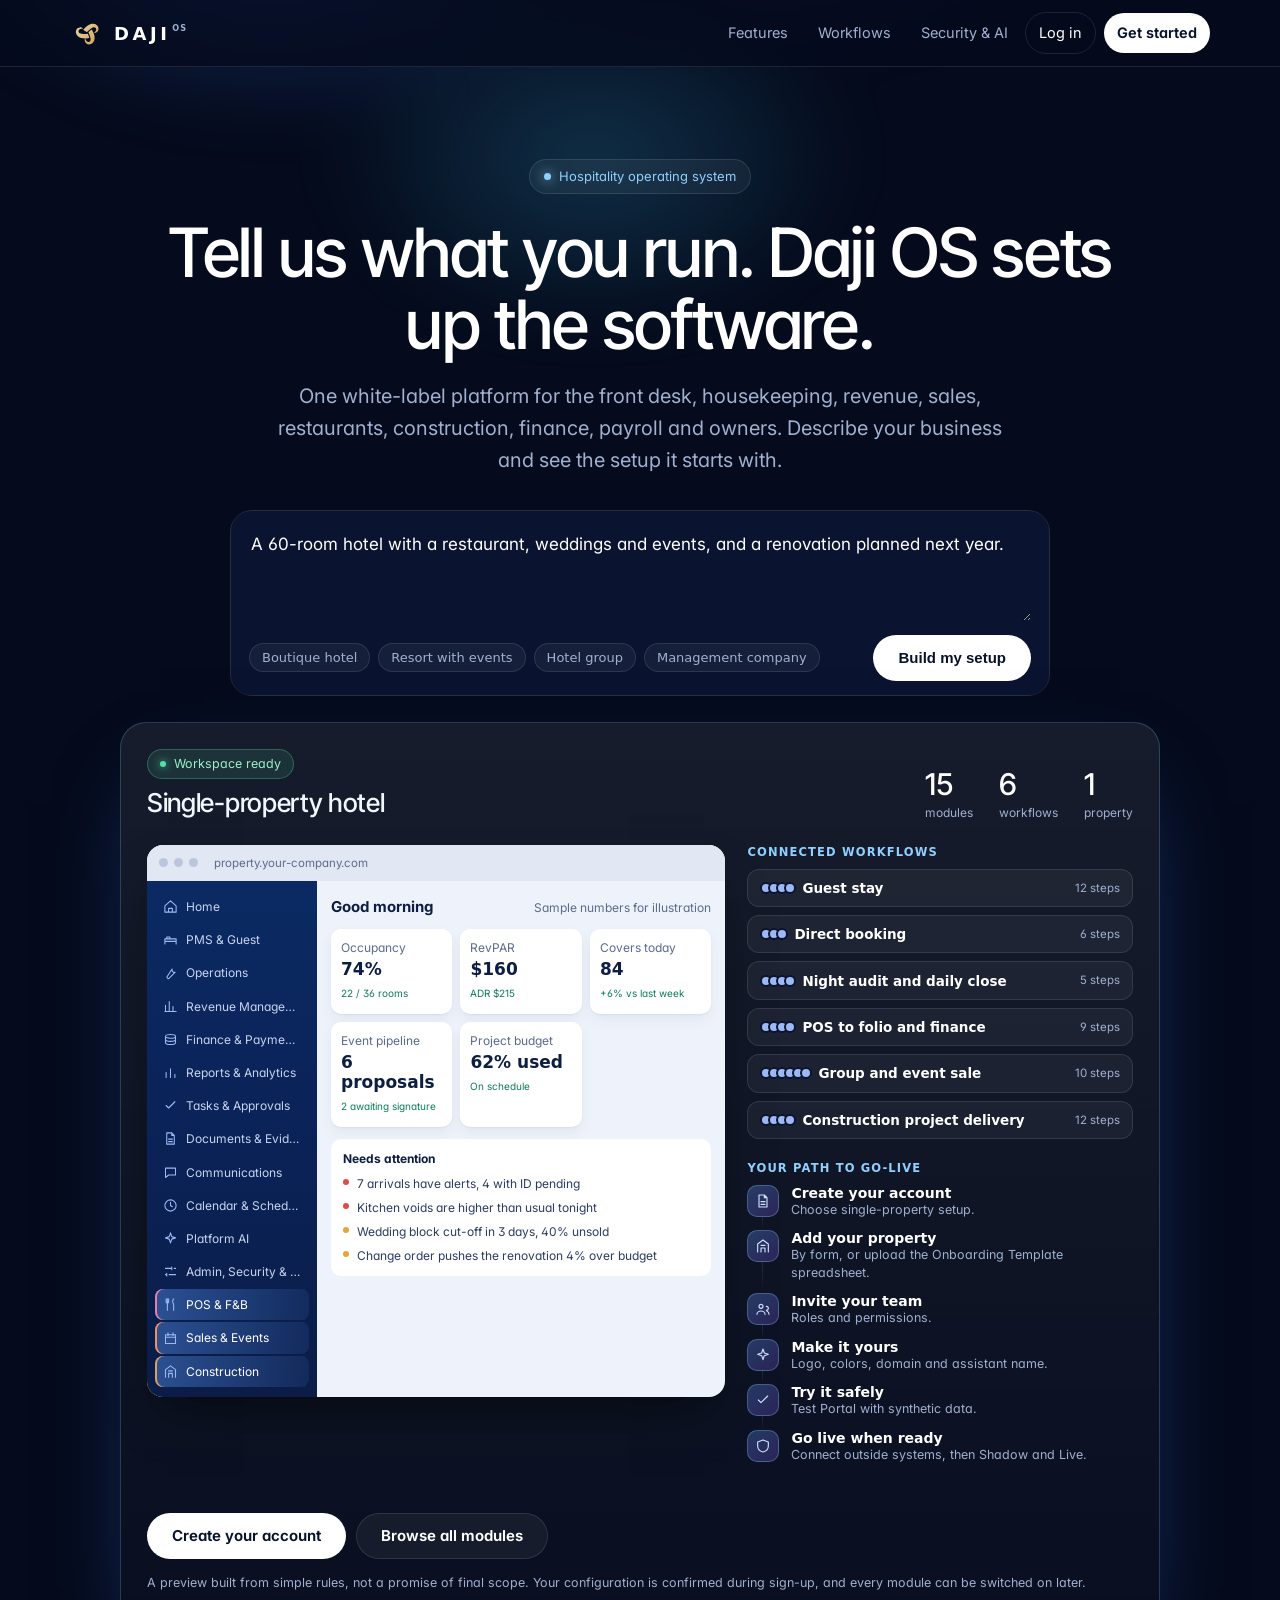
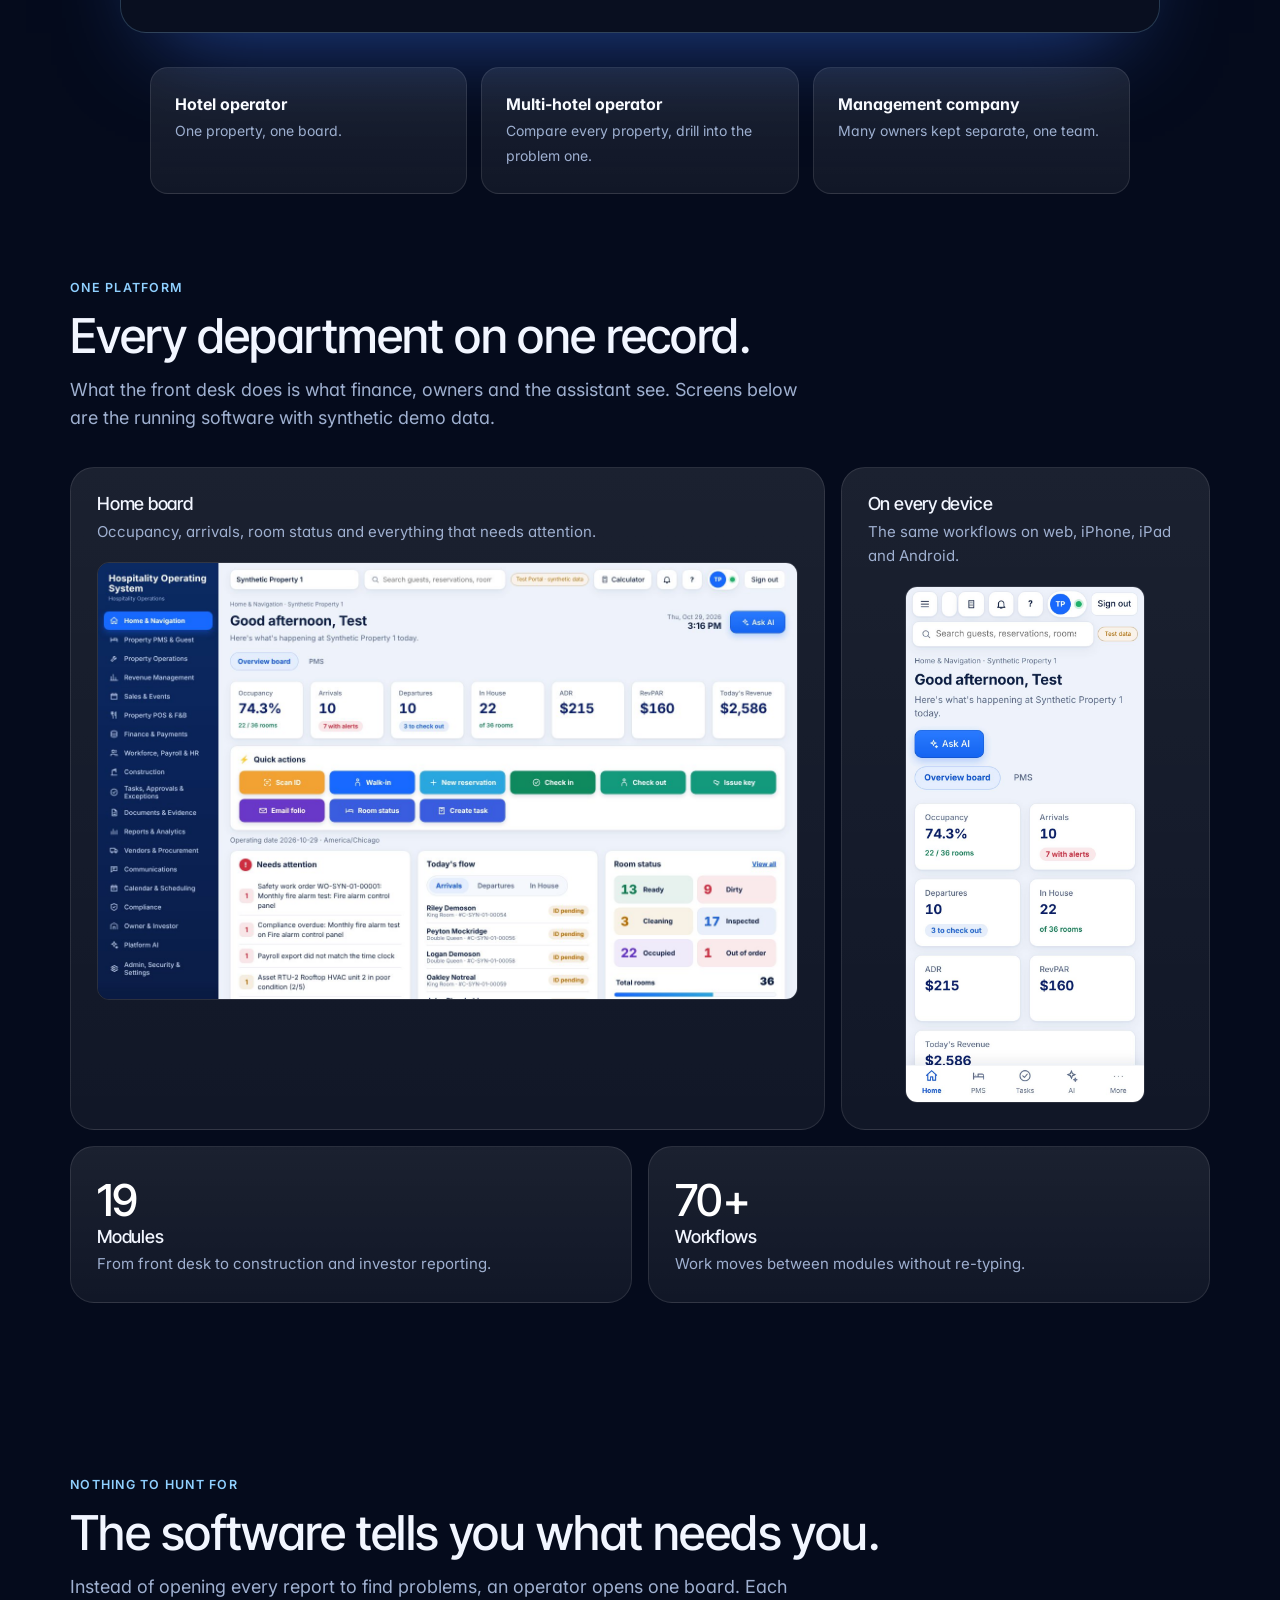
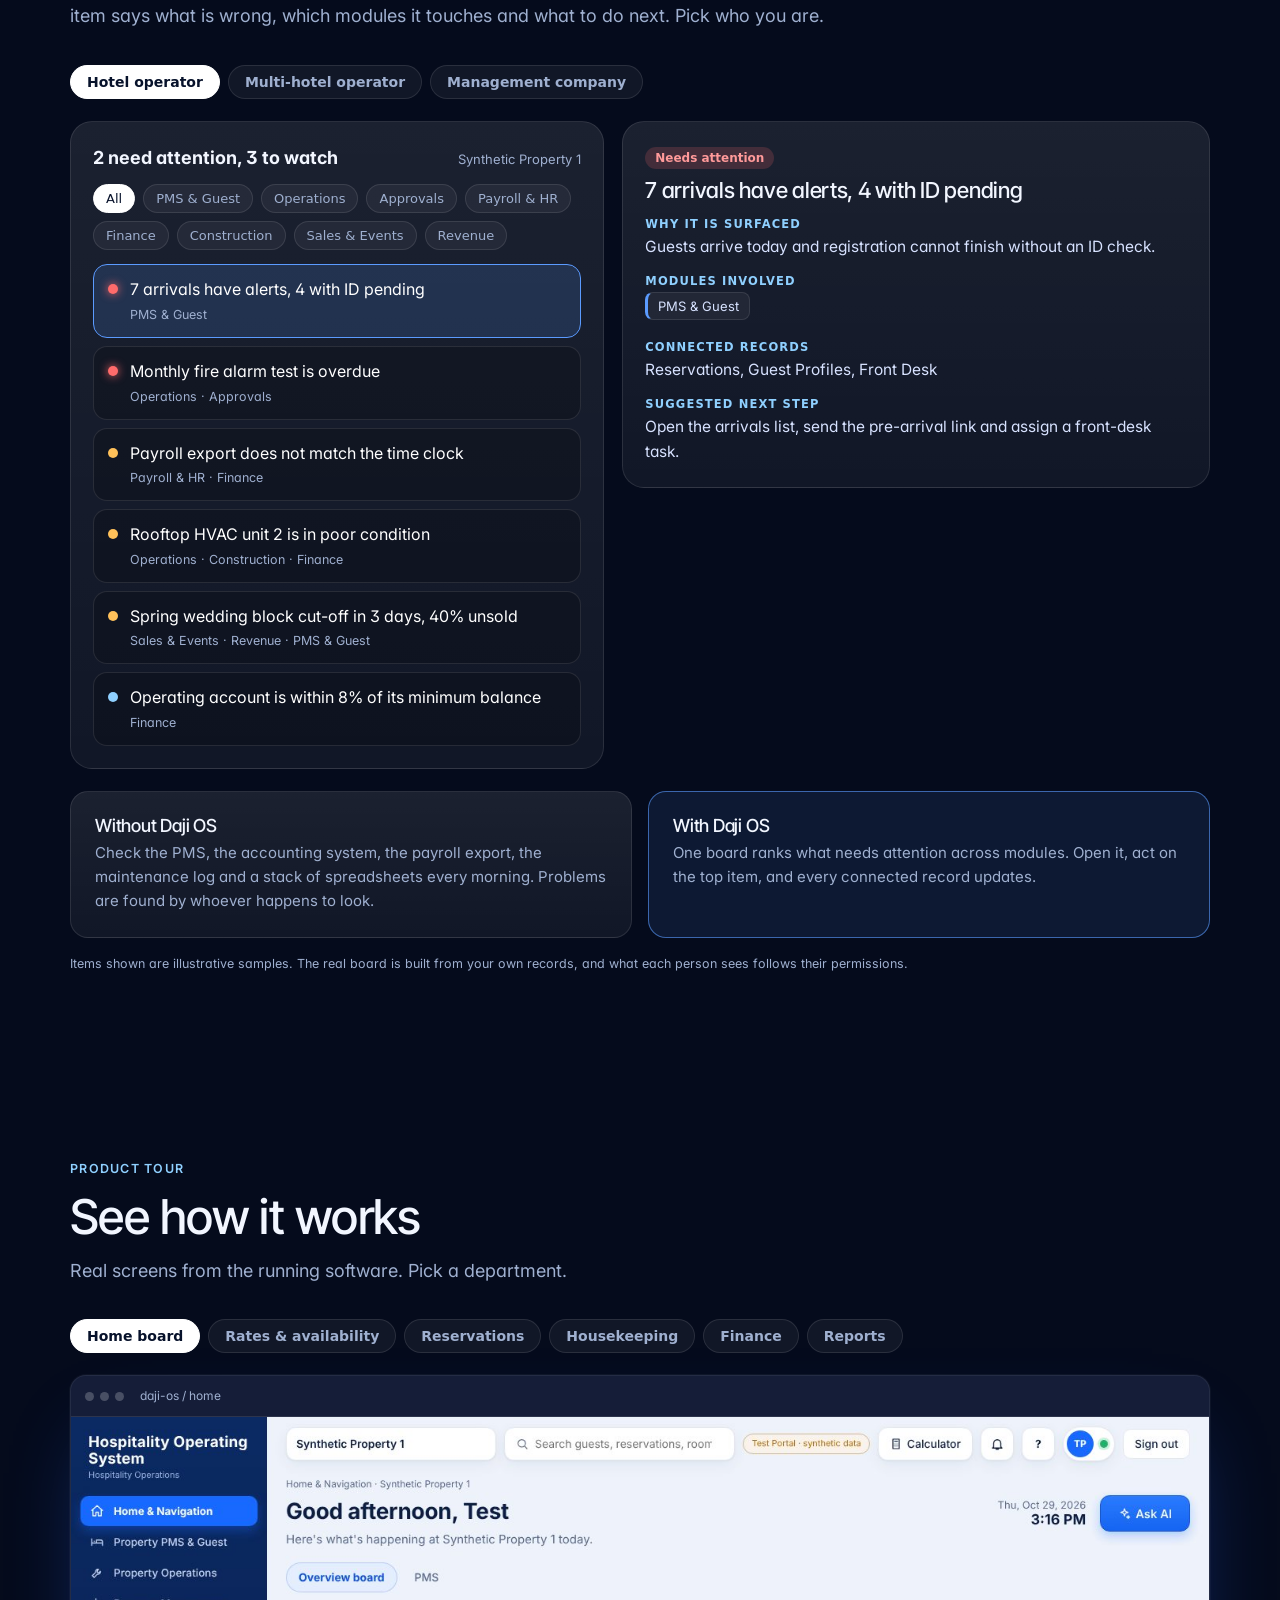
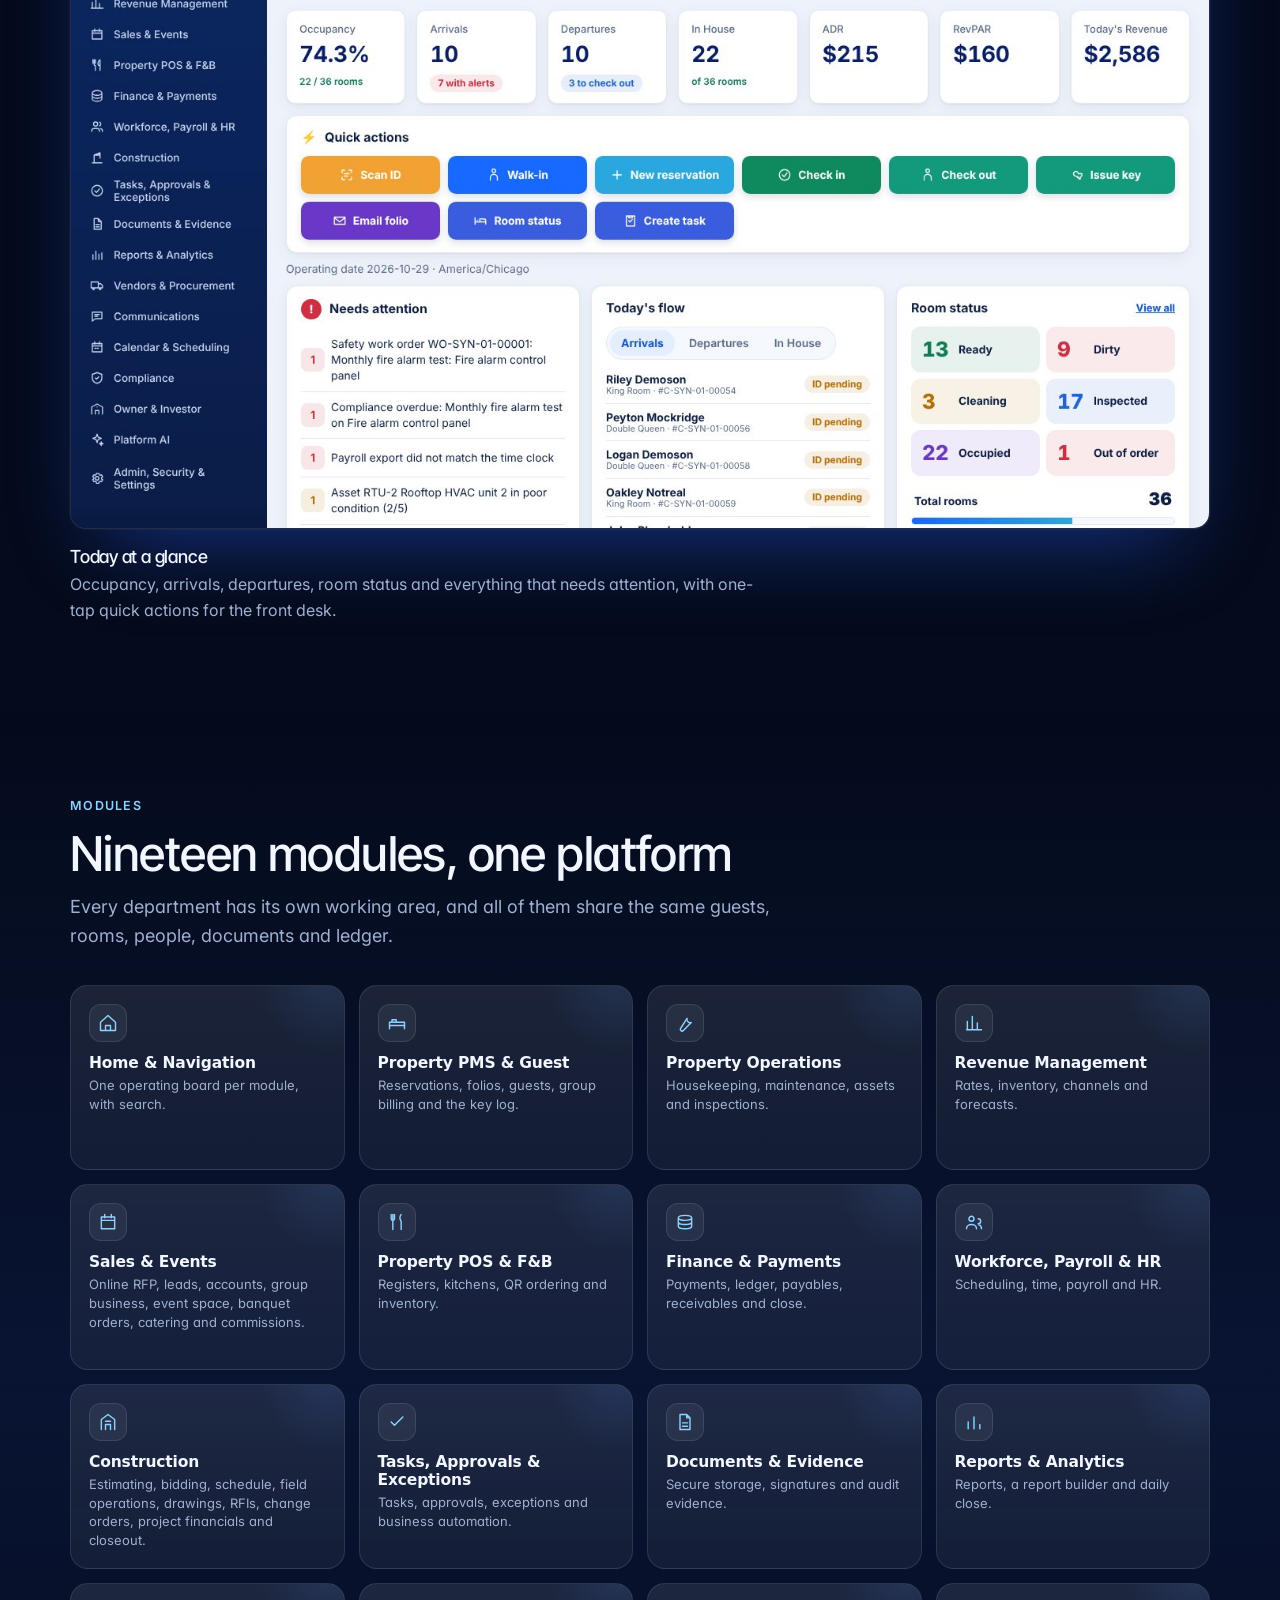
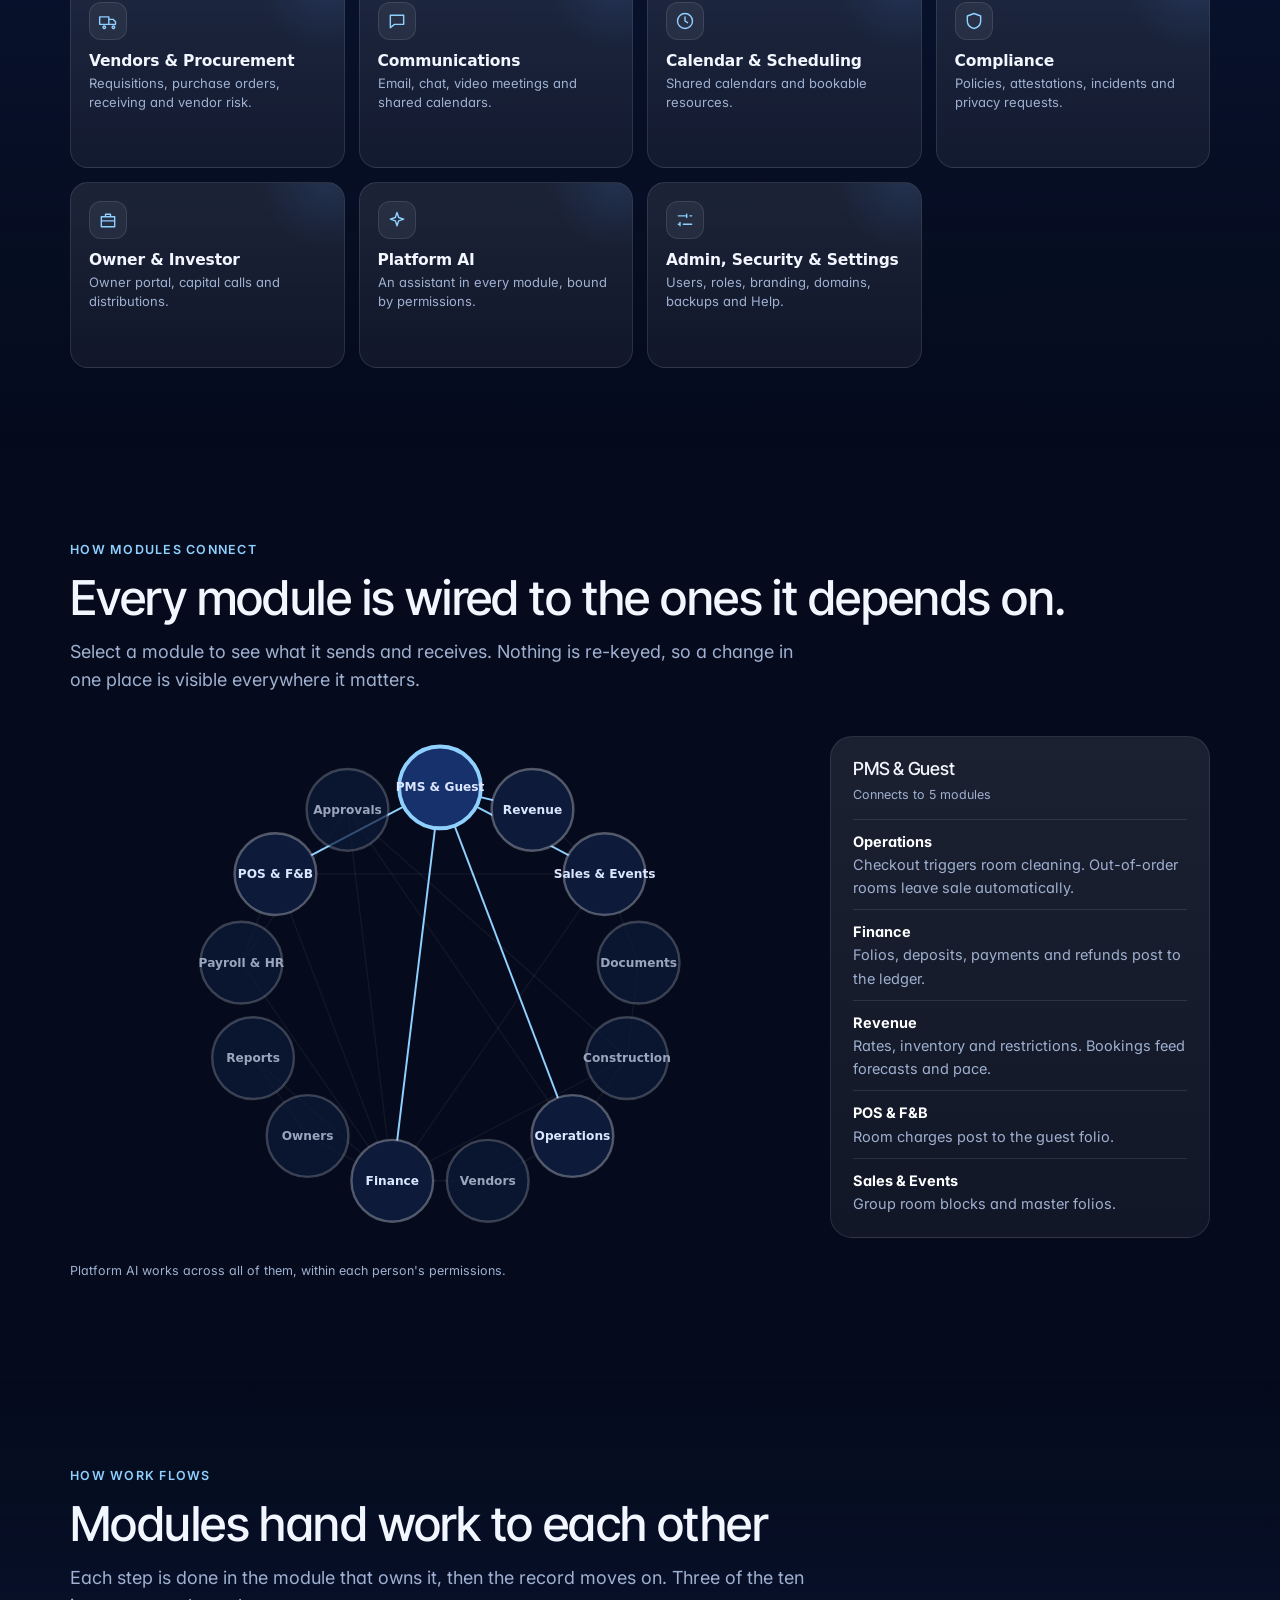
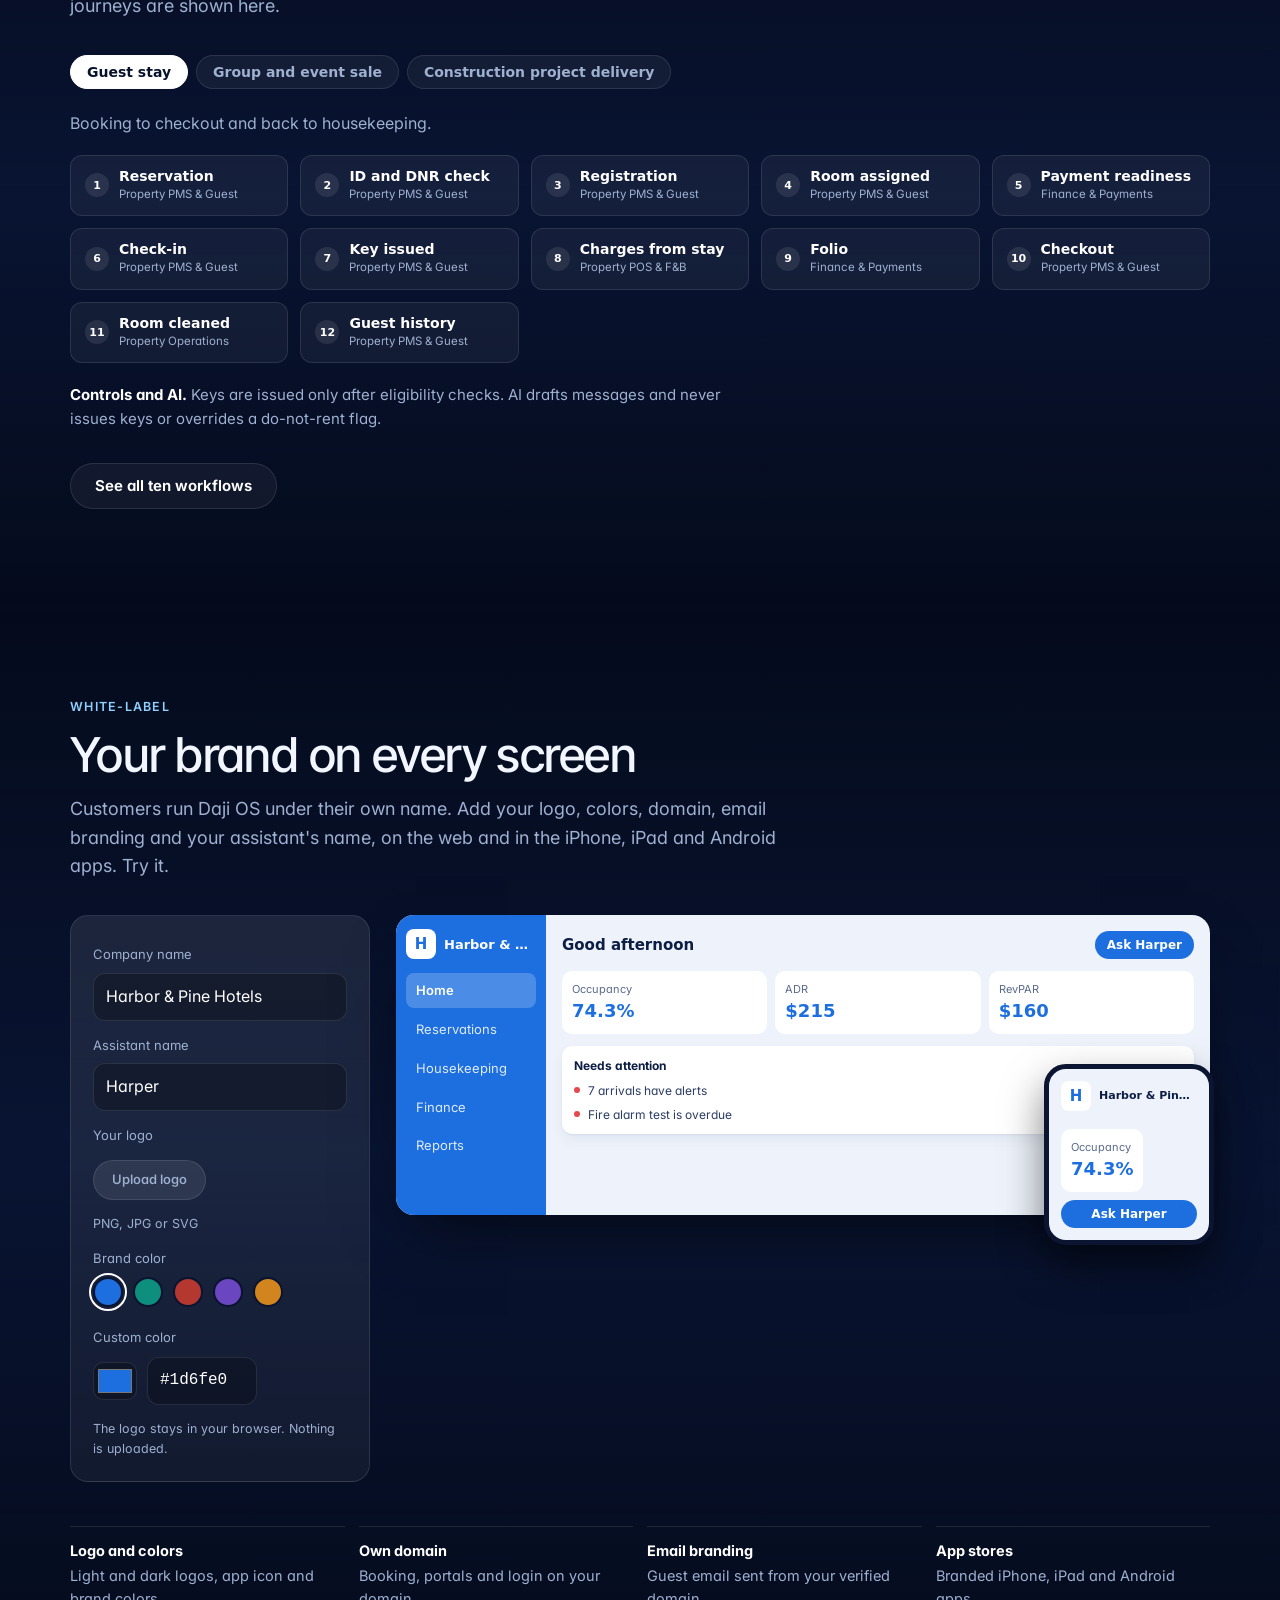
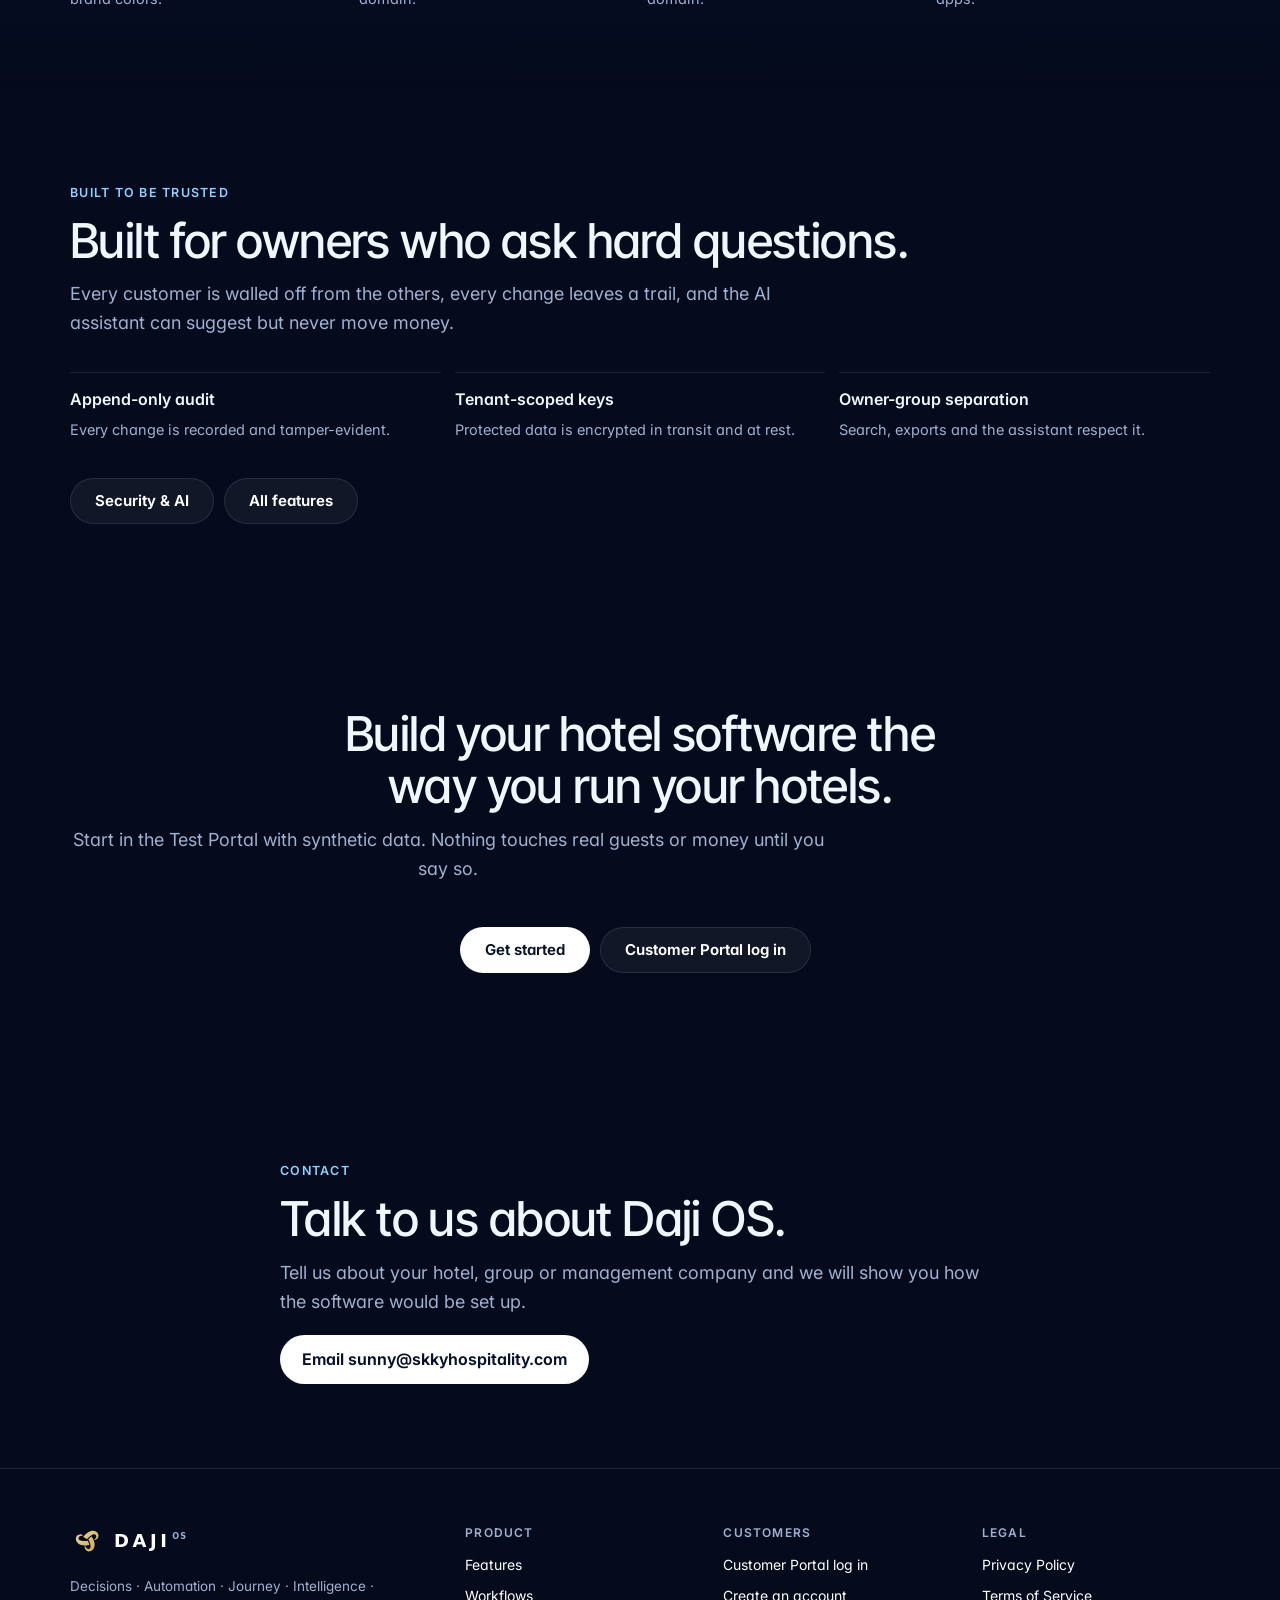
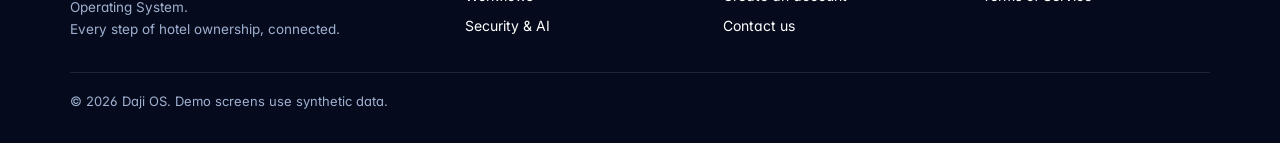
==== commit 209d84c5: "Scale layout on wide screens and reduce repeated wording across pages Co-Authored-By: Claude Sonnet " ====
--- a/index.html
+++ b/index.html
@@ -30,7 +30,7 @@
 
 <section id="modules" class="band"><div class="wrap"><span class="tag">Modules</span><h2>Nineteen modules, one platform</h2><p class="lede">Every department has its own working area, and all of them share the same guests, rooms, people, documents and ledger.</p><div class="mcards"><div class="mcard" style="--c:#7aa7ff"><span class="mi"><svg viewBox="0 0 24 24" width="20" height="20" fill="none" stroke="currentColor" stroke-width="1.7" stroke-linecap="round" stroke-linejoin="round" aria-hidden="true"><path d="M3 11l9-8 9 8v10H3zM9 21v-6h6v6"/></svg></span><b>Home & Navigation</b><small>One operating board per module, with search.</small></div><div class="mcard" style="--c:#e0b45c"><span class="mi"><svg viewBox="0 0 24 24" width="20" height="20" fill="none" stroke="currentColor" stroke-width="1.7" stroke-linecap="round" stroke-linejoin="round" aria-hidden="true"><path d="M3 19v-8h18v8M3 15h18M6 11V8h5v3"/></svg></span><b>Property PMS & Guest</b><small>Reservations, folios, guests, group billing and the key log.</small></div><div class="mcard" style="--c:#6fc3a3"><span class="mi"><svg viewBox="0 0 24 24" width="20" height="20" fill="none" stroke="currentColor" stroke-width="1.7" stroke-linecap="round" stroke-linejoin="round" aria-hidden="true"><path d="M14.5 6.5a4 4 0 0 0 5 5L10 21a2 2 0 0 1-3-3z"/></svg></span><b>Property Operations</b><small>Housekeeping, maintenance, assets and inspections.</small></div><div class="mcard" style="--c:#8fb4ff"><span class="mi"><svg viewBox="0 0 24 24" width="20" height="20" fill="none" stroke="currentColor" stroke-width="1.7" stroke-linecap="round" stroke-linejoin="round" aria-hidden="true"><path d="M4 20V10M10 20V4M16 20v-8M21 20H3"/></svg></span><b>Revenue Management</b><small>Rates, inventory, channels and forecasts.</small></div><div class="mcard" style="--c:#f0905a"><span class="mi"><svg viewBox="0 0 24 24" width="20" height="20" fill="none" stroke="currentColor" stroke-width="1.7" stroke-linecap="round" stroke-linejoin="round" aria-hidden="true"><path d="M4 6h16v14H4zM4 10h16M8 3v4M16 3v4"/></svg></span><b>Sales & Events</b><small>Online RFP, leads, accounts, group business, event space, banquet orders, catering and commissions.</small></div><div class="mcard" style="--c:#e47fa8"><span class="mi"><svg viewBox="0 0 24 24" width="20" height="20" fill="none" stroke="currentColor" stroke-width="1.7" stroke-linecap="round" stroke-linejoin="round" aria-hidden="true"><path d="M7 3v8M5 3v5a2 2 0 0 0 4 0V3M7 11v10M17 3c-2 2-2 6 0 8v10"/></svg></span><b>Property POS & F&B</b><small>Registers, kitchens, QR ordering and inventory.</small></div><div class="mcard" style="--c:#7fd0e8"><span class="mi"><svg viewBox="0 0 24 24" width="20" height="20" fill="none" stroke="currentColor" stroke-width="1.7" stroke-linecap="round" stroke-linejoin="round" aria-hidden="true"><path d="M12 4c4 0 8 1 8 3s-4 3-8 3-8-1-8-3 4-3 8-3zM4 7v5c0 2 4 3 8 3s8-1 8-3V7M4 12v5c0 2 4 3 8 3s8-1 8-3v-5"/></svg></span><b>Finance & Payments</b><small>Payments, ledger, payables, receivables and close.</small></div><div class="mcard" style="--c:#b79cf0"><span class="mi"><svg viewBox="0 0 24 24" width="20" height="20" fill="none" stroke="currentColor" stroke-width="1.7" stroke-linecap="round" stroke-linejoin="round" aria-hidden="true"><path d="M9 11a3 3 0 1 0 0-6 3 3 0 0 0 0 6zM3 20c0-3 3-5 6-5s6 2 6 5M17 8a3 3 0 0 1 0 6M21 20c0-2-1-4-3-4.6"/></svg></span><b>Workforce, Payroll & HR</b><small>Scheduling, time, payroll and HR.</small></div><div class="mcard" style="--c:#d9a066"><span class="mi"><svg viewBox="0 0 24 24" width="20" height="20" fill="none" stroke="currentColor" stroke-width="1.7" stroke-linecap="round" stroke-linejoin="round" aria-hidden="true"><path d="M4 21V9l8-6 8 6v12M9 21v-6h6v6M9 11h6"/></svg></span><b>Construction</b><small>Estimating, bidding, schedule, field operations, drawings, RFIs, change orders, project financials and closeout.</small></div><div class="mcard" style="--c:#a8c97a"><span class="mi"><svg viewBox="0 0 24 24" width="20" height="20" fill="none" stroke="currentColor" stroke-width="1.7" stroke-linecap="round" stroke-linejoin="round" aria-hidden="true"><path d="M5 12l4 4 10-10"/></svg></span><b>Tasks, Approvals & Exceptions</b><small>Tasks, approvals, exceptions and business automation.</small></div><div class="mcard" style="--c:#c2b8a3"><span class="mi"><svg viewBox="0 0 24 24" width="20" height="20" fill="none" stroke="currentColor" stroke-width="1.7" stroke-linecap="round" stroke-linejoin="round" aria-hidden="true"><path d="M6 3h8l4 4v14H6zM14 3v4h4M9 13h6M9 17h6"/></svg></span><b>Documents & Evidence</b><small>Secure storage, signatures and audit evidence.</small></div><div class="mcard" style="--c:#9ac0c9"><span class="mi"><svg viewBox="0 0 24 24" width="20" height="20" fill="none" stroke="currentColor" stroke-width="1.7" stroke-linecap="round" stroke-linejoin="round" aria-hidden="true"><path d="M5 20v-8M12 20V6M19 20v-5"/></svg></span><b>Reports & Analytics</b><small>Reports, a report builder and daily close.</small></div><div class="mcard" style="--c:#d98f8f"><span class="mi"><svg viewBox="0 0 24 24" width="20" height="20" fill="none" stroke="currentColor" stroke-width="1.7" stroke-linecap="round" stroke-linejoin="round" aria-hidden="true"><path d="M2 7h11v9H2zM13 10h5l3 3v3h-8M6 19.5a1.5 1.5 0 1 0 0-.1M17 19.5a1.5 1.5 0 1 0 0-.1"/></svg></span><b>Vendors & Procurement</b><small>Requisitions, purchase orders, receiving and vendor risk.</small></div><div class="mcard" style="--c:#8fd0ff"><span class="mi"><svg viewBox="0 0 24 24" width="20" height="20" fill="none" stroke="currentColor" stroke-width="1.7" stroke-linecap="round" stroke-linejoin="round" aria-hidden="true"><path d="M4 5h16v11H9l-5 4z"/></svg></span><b>Communications</b><small>Email, chat, video meetings and shared calendars.</small></div><div class="mcard" style="--c:#9db9f5"><span class="mi"><svg viewBox="0 0 24 24" width="20" height="20" fill="none" stroke="currentColor" stroke-width="1.7" stroke-linecap="round" stroke-linejoin="round" aria-hidden="true"><path d="M12 21a9 9 0 1 0 0-18 9 9 0 0 0 0 18zM12 7v5l3 2"/></svg></span><b>Calendar & Scheduling</b><small>Shared calendars and bookable resources.</small></div><div class="mcard" style="--c:#7fe0b0"><span class="mi"><svg viewBox="0 0 24 24" width="20" height="20" fill="none" stroke="currentColor" stroke-width="1.7" stroke-linecap="round" stroke-linejoin="round" aria-hidden="true"><path d="M12 3l8 3v6c0 5-4 8-8 9-4-1-8-4-8-9V6z"/></svg></span><b>Compliance</b><small>Policies, attestations, incidents and privacy requests.</small></div><div class="mcard" style="--c:#e6cf7a"><span class="mi"><svg viewBox="0 0 24 24" width="20" height="20" fill="none" stroke="currentColor" stroke-width="1.7" stroke-linecap="round" stroke-linejoin="round" aria-hidden="true"><path d="M4 8h16v12H4zM9 8V5h6v3M4 13h16"/></svg></span><b>Owner & Investor</b><small>Owner portal, capital calls and distributions.</small></div><div class="mcard" style="--c:#c9a7ff"><span class="mi"><svg viewBox="0 0 24 24" width="20" height="20" fill="none" stroke="currentColor" stroke-width="1.7" stroke-linecap="round" stroke-linejoin="round" aria-hidden="true"><path d="M12 3l2 6 6 2-6 2-2 6-2-6-6-2 6-2z"/></svg></span><b>Platform AI</b><small>An assistant in every module, bound by permissions.</small></div><div class="mcard" style="--c:#aab6cf"><span class="mi"><svg viewBox="0 0 24 24" width="20" height="20" fill="none" stroke="currentColor" stroke-width="1.7" stroke-linecap="round" stroke-linejoin="round" aria-hidden="true"><path d="M4 7h10M18 7h2M4 17h2M10 17h10M14 5v4M6 15v4"/></svg></span><b>Admin, Security & Settings</b><small>Users, roles, branding, domains, backups and Help.</small></div></div></div></section>
 
-<section id="connect"><div class="wrap"><span class="tag">How modules connect</span><h2>Every module is wired to the ones it depends on.</h2><p class="lede">Select a module to see what it sends and receives. Nothing is re-keyed, so a change in one place is visible everywhere it matters.</p><div class="cm"><div class="cmsvg"><svg id="cmap" viewBox="0 0 760 530" role="group" aria-label="How modules connect"><line class="e" data-a="PMS" data-b="OPS" x1="380" y1="60" x2="516" y2="418"/><line class="e" data-a="PMS" data-b="FIN" x1="380" y1="60" x2="331" y2="464"/><line class="e" data-a="PMS" data-b="REV" x1="380" y1="60" x2="475" y2="83"/><line class="e" data-a="POS" data-b="PMS" x1="211" y1="149" x2="380" y2="60"/><line class="e" data-a="POS" data-b="FIN" x1="211" y1="149" x2="331" y2="464"/><line class="e" data-a="POS" data-b="HR" x1="211" y1="149" x2="176" y2="240"/><line class="e" data-a="SALES" data-b="PMS" x1="549" y1="149" x2="380" y2="60"/><line class="e" data-a="SALES" data-b="POS" x1="549" y1="149" x2="211" y2="149"/><line class="e" data-a="SALES" data-b="FIN" x1="549" y1="149" x2="331" y2="464"/><line class="e" data-a="SALES" data-b="REV" x1="549" y1="149" x2="475" y2="83"/><line class="e" data-a="SALES" data-b="DOC" x1="549" y1="149" x2="584" y2="240"/><line class="e" data-a="HR" data-b="FIN" x1="176" y1="240" x2="331" y2="464"/><line class="e" data-a="HR" data-b="TASK" x1="176" y1="240" x2="285" y2="83"/><line class="e" data-a="CON" data-b="FIN" x1="572" y1="338" x2="331" y2="464"/><line class="e" data-a="CON" data-b="OPS" x1="572" y1="338" x2="516" y2="418"/><line class="e" data-a="CON" data-b="DOC" x1="572" y1="338" x2="584" y2="240"/><line class="e" data-a="CON" data-b="TASK" x1="572" y1="338" x2="285" y2="83"/><line class="e" data-a="VEN" data-b="FIN" x1="429" y1="464" x2="331" y2="464"/><line class="e" data-a="VEN" data-b="OPS" x1="429" y1="464" x2="516" y2="418"/><line class="e" data-a="OWN" data-b="FIN" x1="244" y1="418" x2="331" y2="464"/><line class="e" data-a="OWN" data-b="RPT" x1="244" y1="418" x2="188" y2="338"/><line class="e" data-a="RPT" data-b="FIN" x1="188" y1="338" x2="331" y2="464"/><line class="e" data-a="OPS" data-b="TASK" x1="516" y1="418" x2="285" y2="83"/><line class="e" data-a="TASK" data-b="FIN" x1="285" y1="83" x2="331" y2="464"/><g class="nd" data-n="PMS" tabindex="0" role="button" aria-label="PMS & Guest" transform="translate(380 60)"><circle r="42" style="--m:#e0b45c"/><text y="4" text-anchor="middle">PMS & Guest</text></g><g class="nd" data-n="REV" tabindex="0" role="button" aria-label="Revenue" transform="translate(475 83)"><circle r="42" style="--m:#8fb4ff"/><text y="4" text-anchor="middle">Revenue</text></g><g class="nd" data-n="SALES" tabindex="0" role="button" aria-label="Sales & Events" transform="translate(549 149)"><circle r="42" style="--m:#f0905a"/><text y="4" text-anchor="middle">Sales & Events</text></g><g class="nd" data-n="DOC" tabindex="0" role="button" aria-label="Documents" transform="translate(584 240)"><circle r="42" style="--m:#c2b8a3"/><text y="4" text-anchor="middle">Documents</text></g><g class="nd" data-n="CON" tabindex="0" role="button" aria-label="Construction" transform="translate(572 338)"><circle r="42" style="--m:#d9a066"/><text y="4" text-anchor="middle">Construction</text></g><g class="nd" data-n="OPS" tabindex="0" role="button" aria-label="Operations" transform="translate(516 418)"><circle r="42" style="--m:#6fc3a3"/><text y="4" text-anchor="middle">Operations</text></g><g class="nd" data-n="VEN" tabindex="0" role="button" aria-label="Vendors" transform="translate(429 464)"><circle r="42" style="--m:#d98f8f"/><text y="4" text-anchor="middle">Vendors</text></g><g class="nd" data-n="FIN" tabindex="0" role="button" aria-label="Finance" transform="translate(331 464)"><circle r="42" style="--m:#7fd0e8"/><text y="4" text-anchor="middle">Finance</text></g><g class="nd" data-n="OWN" tabindex="0" role="button" aria-label="Owners" transform="translate(244 418)"><circle r="42" style="--m:#e6cf7a"/><text y="4" text-anchor="middle">Owners</text></g><g class="nd" data-n="RPT" tabindex="0" role="button" aria-label="Reports" transform="translate(188 338)"><circle r="42" style="--m:#9ac0c9"/><text y="4" text-anchor="middle">Reports</text></g><g class="nd" data-n="HR" tabindex="0" role="button" aria-label="Payroll & HR" transform="translate(176 240)"><circle r="42" style="--m:#b79cf0"/><text y="4" text-anchor="middle">Payroll & HR</text></g><g class="nd" data-n="POS" tabindex="0" role="button" aria-label="POS & F&B" transform="translate(211 149)"><circle r="42" style="--m:#e47fa8"/><text y="4" text-anchor="middle">POS & F&B</text></g><g class="nd" data-n="TASK" tabindex="0" role="button" aria-label="Approvals" transform="translate(285 83)"><circle r="42" style="--m:#a8c97a"/><text y="4" text-anchor="middle">Approvals</text></g></svg></div><div class="cmside"><label class="selw">Module <select id="cmsel"></select></label><h3 id="cmt">Select a module</h3><p class="small" id="cmh">Click or tap any circle.</p><ul id="cml"></ul></div></div><p class="note">Platform AI works across all of them, within each person's permissions.</p></div></section><section id="flows" class="band"><div class="wrap"><span class="tag">How work flows</span><h2>Modules hand work to each other</h2><p class="lede">Each step is done in the module that owns it, then the record moves on. Pick a workflow to see the path.</p><div class="tabs ftabs" role="tablist"><button class="tab on" data-f="stay" type="button">Guest stay</button><button class="tab" data-f="direct" type="button">Direct booking</button><button class="tab" data-f="group" type="button">Group and event sale</button><button class="tab" data-f="pos" type="button">POS to folio and finance</button><button class="tab" data-f="p2p" type="button">Procure to pay</button><button class="tab" data-f="build" type="button">Construction project delivery</button><button class="tab" data-f="capex" type="button">Asset to CapEx to fixed asset</button><button class="tab" data-f="pay" type="button">Complete pay cycle</button><button class="tab" data-f="audit" type="button">Night audit and daily close</button><button class="tab" data-f="owner" type="button">Capital call and distribution</button></div><div class="fpane on" id="f-stay"><p class="fd">Booking to checkout and back to housekeeping.</p><ol class="steps"><li style="--m:#e0b45c"><span class="n">1</span><b>Reservation</b><small>Property PMS & Guest</small></li><li style="--m:#e0b45c"><span class="n">2</span><b>ID and DNR check</b><small>Property PMS & Guest</small></li><li style="--m:#e0b45c"><span class="n">3</span><b>Registration</b><small>Property PMS & Guest</small></li><li style="--m:#e0b45c"><span class="n">4</span><b>Room assigned</b><small>Property PMS & Guest</small></li><li style="--m:#7fd0e8"><span class="n">5</span><b>Payment readiness</b><small>Finance & Payments</small></li><li style="--m:#e0b45c"><span class="n">6</span><b>Check-in</b><small>Property PMS & Guest</small></li><li style="--m:#e0b45c"><span class="n">7</span><b>Key issued</b><small>Property PMS & Guest</small></li><li style="--m:#e47fa8"><span class="n">8</span><b>Charges from stay</b><small>Property POS & F&B</small></li><li style="--m:#7fd0e8"><span class="n">9</span><b>Folio</b><small>Finance & Payments</small></li><li style="--m:#e0b45c"><span class="n">10</span><b>Checkout</b><small>Property PMS & Guest</small></li><li style="--m:#6fc3a3"><span class="n">11</span><b>Room cleaned</b><small>Property Operations</small></li><li style="--m:#e0b45c"><span class="n">12</span><b>Guest history</b><small>Property PMS & Guest</small></li></ol><p class="fc"><b>Controls and AI.</b> Keys are issued only after eligibility checks. AI drafts messages and never issues keys or overrides a do-not-rent flag.</p></div><div class="fpane" id="f-direct"><p class="fd">From the booking engine to a confirmed stay.</p><ol class="steps"><li style="--m:#e0b45c"><span class="n">1</span><b>Search availability</b><small>Property PMS & Guest</small></li><li style="--m:#8fb4ff"><span class="n">2</span><b>Rate, package and add-ons</b><small>Revenue Management</small></li><li style="--m:#e0b45c"><span class="n">3</span><b>Guest details</b><small>Property PMS & Guest</small></li><li style="--m:#7fd0e8"><span class="n">4</span><b>Guarantee and payment</b><small>Finance & Payments</small></li><li style="--m:#e0b45c"><span class="n">5</span><b>Reservation created</b><small>Property PMS & Guest</small></li><li style="--m:#e0b45c"><span class="n">6</span><b>Confirmation and pre-arrival</b><small>Property PMS & Guest</small></li></ol><p class="fc"><b>Controls and AI.</b> Bot and fraud protection, rate restrictions and consent capture apply.</p></div><div class="fpane" id="f-group"><p class="fd">From the first inquiry to the final banquet bill.</p><ol class="steps"><li style="--m:#f0905a"><span class="n">1</span><b>Inquiry or online RFP</b><small>Sales & Events</small></li><li style="--m:#8fb4ff"><span class="n">2</span><b>Displacement and profit</b><small>Revenue Management</small></li><li style="--m:#f0905a"><span class="n">3</span><b>Proposal</b><small>Sales & Events</small></li><li style="--m:#c2b8a3"><span class="n">4</span><b>Contract and signature</b><small>Documents & Evidence</small></li><li style="--m:#e0b45c"><span class="n">5</span><b>Room block and event space</b><small>Property PMS & Guest</small></li><li style="--m:#e47fa8"><span class="n">6</span><b>Event orders, menus and resources</b><small>Property POS & F&B</small></li><li style="--m:#7fd0e8"><span class="n">7</span><b>Deposits and schedule</b><small>Finance & Payments</small></li><li style="--m:#e0b45c"><span class="n">8</span><b>Master folio and routing</b><small>Property PMS & Guest</small></li><li style="--m:#7fd0e8"><span class="n">9</span><b>Banquet billing</b><small>Finance & Payments</small></li><li style="--m:#f0905a"><span class="n">10</span><b>Close</b><small>Sales & Events</small></li></ol><p class="fc"><b>Controls and AI.</b> Rate, contract and deposit approvals apply. AI drafts proposals and flags space conflicts.</p></div><div class="fpane" id="f-pos"><p class="fd">From an order at the register to the ledger.</p><ol class="steps"><li style="--m:#e47fa8"><span class="n">1</span><b>Order placed</b><small>Property POS & F&B</small></li><li style="--m:#e47fa8"><span class="n">2</span><b>Fulfillment</b><small>Property POS & F&B</small></li><li style="--m:#7fd0e8"><span class="n">3</span><b>Payment or room charge</b><small>Finance & Payments</small></li><li style="--m:#e0b45c"><span class="n">4</span><b>Folio</b><small>Property PMS & Guest</small></li><li style="--m:#7fd0e8"><span class="n">5</span><b>Revenue, tax and cost</b><small>Finance & Payments</small></li><li style="--m:#b79cf0"><span class="n">6</span><b>Tips and service charges</b><small>Workforce, Payroll & HR</small></li><li style="--m:#e47fa8"><span class="n">7</span><b>Shift close</b><small>Property POS & F&B</small></li><li style="--m:#7fd0e8"><span class="n">8</span><b>Ledger</b><small>Finance & Payments</small></li><li style="--m:#7fd0e8"><span class="n">9</span><b>Reconciliation</b><small>Finance & Payments</small></li></ol><p class="fc"><b>Controls and AI.</b> Void, comp and refund limits apply. AI flags variances and unusual voids.</p></div><div class="fpane" id="f-p2p"><p class="fd">From a purchase need to a reconciled payment.</p><ol class="steps"><li style="--m:#6fc3a3"><span class="n">1</span><b>Need identified</b><small>Property Operations</small></li><li style="--m:#d98f8f"><span class="n">2</span><b>Purchase request</b><small>Vendors & Procurement</small></li><li style="--m:#d98f8f"><span class="n">3</span><b>Quotes and vendor risk</b><small>Vendors & Procurement</small></li><li style="--m:#d98f8f"><span class="n">4</span><b>Purchase order</b><small>Vendors & Procurement</small></li><li style="--m:#d98f8f"><span class="n">5</span><b>Goods received</b><small>Vendors & Procurement</small></li><li style="--m:#7fd0e8"><span class="n">6</span><b>Three-way match</b><small>Finance & Payments</small></li><li style="--m:#a8c97a"><span class="n">7</span><b>Approval</b><small>Tasks & Approvals</small></li><li style="--m:#7fd0e8"><span class="n">8</span><b>Payment</b><small>Finance & Payments</small></li><li style="--m:#7fd0e8"><span class="n">9</span><b>Bank reconciliation</b><small>Finance & Payments</small></li></ol><p class="fc"><b>Controls and AI.</b> Only approved vendors, with approval limits on orders and payments.</p></div><div class="fpane" id="f-build"><p class="fd">From estimate to turnover and closeout.</p><ol class="steps"><li style="--m:#d9a066"><span class="n">1</span><b>Estimate</b><small>Construction</small></li><li style="--m:#d9a066"><span class="n">2</span><b>Budget</b><small>Construction</small></li><li style="--m:#d9a066"><span class="n">3</span><b>Bid and award</b><small>Construction</small></li><li style="--m:#c2b8a3"><span class="n">4</span><b>Contract</b><small>Documents & Evidence</small></li><li style="--m:#d9a066"><span class="n">5</span><b>Schedule and constraints</b><small>Construction</small></li><li style="--m:#d9a066"><span class="n">6</span><b>Field work, drawings and materials</b><small>Construction</small></li><li style="--m:#d9a066"><span class="n">7</span><b>RFIs, submittals and changes</b><small>Construction</small></li><li style="--m:#a8c97a"><span class="n">8</span><b>Change approval</b><small>Tasks & Approvals</small></li><li style="--m:#7fd0e8"><span class="n">9</span><b>Invoices and payments</b><small>Finance & Payments</small></li><li style="--m:#d9a066"><span class="n">10</span><b>Punch list and warranties</b><small>Construction</small></li><li style="--m:#d9a066"><span class="n">11</span><b>Turnover</b><small>Construction</small></li><li style="--m:#d9a066"><span class="n">12</span><b>Closeout</b><small>Construction</small></li></ol><p class="fc"><b>Controls and AI.</b> Change-order and payment approvals apply. AI summarizes risk and flags schedule and cost drift.</p></div><div class="fpane" id="f-capex"><p class="fd">From a worn-out asset to a capitalized replacement.</p><ol class="steps"><li style="--m:#6fc3a3"><span class="n">1</span><b>Asset condition</b><small>Property Operations</small></li><li style="--m:#6fc3a3"><span class="n">2</span><b>Replacement plan</b><small>Property Operations</small></li><li style="--m:#7fd0e8"><span class="n">3</span><b>CapEx request</b><small>Finance & Payments</small></li><li style="--m:#a8c97a"><span class="n">4</span><b>CapEx approval</b><small>Tasks & Approvals</small></li><li style="--m:#d9a066"><span class="n">5</span><b>Construction project</b><small>Construction</small></li><li style="--m:#7fd0e8"><span class="n">6</span><b>Invoice</b><small>Finance & Payments</small></li><li style="--m:#d9a066"><span class="n">7</span><b>Turnover</b><small>Construction</small></li><li style="--m:#7fd0e8"><span class="n">8</span><b>Fixed asset</b><small>Finance & Payments</small></li><li style="--m:#6fc3a3"><span class="n">9</span><b>Maintenance lifecycle</b><small>Property Operations</small></li></ol><p class="fc"><b>Controls and AI.</b> CapEx approval limits apply. AI ranks replacements by condition, risk and cost.</p></div><div class="fpane" id="f-pay"><p class="fd">From the schedule to payroll, tax and the ledger.</p><ol class="steps"><li style="--m:#b79cf0"><span class="n">1</span><b>Schedule</b><small>Workforce, Payroll & HR</small></li><li style="--m:#b79cf0"><span class="n">2</span><b>Time and attendance</b><small>Workforce, Payroll & HR</small></li><li style="--m:#a8c97a"><span class="n">3</span><b>Timesheet approval</b><small>Tasks & Approvals</small></li><li style="--m:#e47fa8"><span class="n">4</span><b>Tips from POS</b><small>Property POS & F&B</small></li><li style="--m:#b79cf0"><span class="n">5</span><b>Payroll calculation</b><small>Workforce, Payroll & HR</small></li><li style="--m:#a8c97a"><span class="n">6</span><b>Review and approval</b><small>Tasks & Approvals</small></li><li style="--m:#7fd0e8"><span class="n">7</span><b>Payment</b><small>Finance & Payments</small></li><li style="--m:#7fd0e8"><span class="n">8</span><b>Tax and ledger</b><small>Finance & Payments</small></li><li style="--m:#7fd0e8"><span class="n">9</span><b>Filings</b><small>Finance & Payments</small></li></ol><p class="fc"><b>Controls and AI.</b> AI flags overtime and missing punches. It can never release pay.</p></div><div class="fpane" id="f-audit"><p class="fd">From readiness to a closed operating date.</p><ol class="steps"><li style="--m:#9ac0c9"><span class="n">1</span><b>Readiness</b><small>Reports & Analytics</small></li><li style="--m:#7fd0e8"><span class="n">2</span><b>Validate folios, payments, taxes</b><small>Finance & Payments</small></li><li style="--m:#a8c97a"><span class="n">3</span><b>Resolve exceptions</b><small>Tasks & Approvals</small></li><li style="--m:#9ac0c9"><span class="n">4</span><b>Close operating date</b><small>Reports & Analytics</small></li><li style="--m:#c2b8a3"><span class="n">5</span><b>Snapshot and evidence</b><small>Documents & Evidence</small></li></ol><p class="fc"><b>Controls and AI.</b> Force-close needs manager permission and a reason. AI explains blockers and cannot close the day.</p></div><div class="fpane" id="f-owner"><p class="fd">From investors to distributions and their portal.</p><ol class="steps"><li style="--m:#e6cf7a"><span class="n">1</span><b>Investor onboarding</b><small>Owner & Investor</small></li><li style="--m:#e6cf7a"><span class="n">2</span><b>Capital accounts</b><small>Owner & Investor</small></li><li style="--m:#e6cf7a"><span class="n">3</span><b>Capital call</b><small>Owner & Investor</small></li><li style="--m:#7fd0e8"><span class="n">4</span><b>Contributions</b><small>Finance & Payments</small></li><li style="--m:#e6cf7a"><span class="n">5</span><b>Waterfall</b><small>Owner & Investor</small></li><li style="--m:#a8c97a"><span class="n">6</span><b>Distribution approval</b><small>Tasks & Approvals</small></li><li style="--m:#7fd0e8"><span class="n">7</span><b>Payment</b><small>Finance & Payments</small></li><li style="--m:#e6cf7a"><span class="n">8</span><b>Investor portal</b><small>Owner & Investor</small></li></ol><p class="fc"><b>Controls and AI.</b> Distribution approval is required. AI explains results and can never release money.</p></div><div class="legend"><span style="--m:#e0b45c"><i></i>Property PMS & Guest</span><span style="--m:#6fc3a3"><i></i>Property Operations</span><span style="--m:#8fb4ff"><i></i>Revenue Management</span><span style="--m:#f0905a"><i></i>Sales & Events</span><span style="--m:#e47fa8"><i></i>Property POS & F&B</span><span style="--m:#7fd0e8"><i></i>Finance & Payments</span><span style="--m:#b79cf0"><i></i>Workforce, Payroll & HR</span><span style="--m:#d9a066"><i></i>Construction</span><span style="--m:#a8c97a"><i></i>Tasks & Approvals</span><span style="--m:#c2b8a3"><i></i>Documents & Evidence</span><span style="--m:#9ac0c9"><i></i>Reports & Analytics</span><span style="--m:#d98f8f"><i></i>Vendors & Procurement</span><span style="--m:#e6cf7a"><i></i>Owner & Investor</span></div><p style="margin-top:22px"><a class="btn alt" href="workflows.html">All workflows</a></p></div></section>
+<section id="connect"><div class="wrap"><span class="tag">How modules connect</span><h2>Every module is wired to the ones it depends on.</h2><p class="lede">Select a module to see what it sends and receives. Nothing is re-keyed, so a change in one place is visible everywhere it matters.</p><div class="cm"><div class="cmsvg"><svg id="cmap" viewBox="0 0 760 530" role="group" aria-label="How modules connect"><line class="e" data-a="PMS" data-b="OPS" x1="380" y1="60" x2="516" y2="418"/><line class="e" data-a="PMS" data-b="FIN" x1="380" y1="60" x2="331" y2="464"/><line class="e" data-a="PMS" data-b="REV" x1="380" y1="60" x2="475" y2="83"/><line class="e" data-a="POS" data-b="PMS" x1="211" y1="149" x2="380" y2="60"/><line class="e" data-a="POS" data-b="FIN" x1="211" y1="149" x2="331" y2="464"/><line class="e" data-a="POS" data-b="HR" x1="211" y1="149" x2="176" y2="240"/><line class="e" data-a="SALES" data-b="PMS" x1="549" y1="149" x2="380" y2="60"/><line class="e" data-a="SALES" data-b="POS" x1="549" y1="149" x2="211" y2="149"/><line class="e" data-a="SALES" data-b="FIN" x1="549" y1="149" x2="331" y2="464"/><line class="e" data-a="SALES" data-b="REV" x1="549" y1="149" x2="475" y2="83"/><line class="e" data-a="SALES" data-b="DOC" x1="549" y1="149" x2="584" y2="240"/><line class="e" data-a="HR" data-b="FIN" x1="176" y1="240" x2="331" y2="464"/><line class="e" data-a="HR" data-b="TASK" x1="176" y1="240" x2="285" y2="83"/><line class="e" data-a="CON" data-b="FIN" x1="572" y1="338" x2="331" y2="464"/><line class="e" data-a="CON" data-b="OPS" x1="572" y1="338" x2="516" y2="418"/><line class="e" data-a="CON" data-b="DOC" x1="572" y1="338" x2="584" y2="240"/><line class="e" data-a="CON" data-b="TASK" x1="572" y1="338" x2="285" y2="83"/><line class="e" data-a="VEN" data-b="FIN" x1="429" y1="464" x2="331" y2="464"/><line class="e" data-a="VEN" data-b="OPS" x1="429" y1="464" x2="516" y2="418"/><line class="e" data-a="OWN" data-b="FIN" x1="244" y1="418" x2="331" y2="464"/><line class="e" data-a="OWN" data-b="RPT" x1="244" y1="418" x2="188" y2="338"/><line class="e" data-a="RPT" data-b="FIN" x1="188" y1="338" x2="331" y2="464"/><line class="e" data-a="OPS" data-b="TASK" x1="516" y1="418" x2="285" y2="83"/><line class="e" data-a="TASK" data-b="FIN" x1="285" y1="83" x2="331" y2="464"/><g class="nd" data-n="PMS" tabindex="0" role="button" aria-label="PMS & Guest" transform="translate(380 60)"><circle r="42" style="--m:#e0b45c"/><text y="4" text-anchor="middle">PMS & Guest</text></g><g class="nd" data-n="REV" tabindex="0" role="button" aria-label="Revenue" transform="translate(475 83)"><circle r="42" style="--m:#8fb4ff"/><text y="4" text-anchor="middle">Revenue</text></g><g class="nd" data-n="SALES" tabindex="0" role="button" aria-label="Sales & Events" transform="translate(549 149)"><circle r="42" style="--m:#f0905a"/><text y="4" text-anchor="middle">Sales & Events</text></g><g class="nd" data-n="DOC" tabindex="0" role="button" aria-label="Documents" transform="translate(584 240)"><circle r="42" style="--m:#c2b8a3"/><text y="4" text-anchor="middle">Documents</text></g><g class="nd" data-n="CON" tabindex="0" role="button" aria-label="Construction" transform="translate(572 338)"><circle r="42" style="--m:#d9a066"/><text y="4" text-anchor="middle">Construction</text></g><g class="nd" data-n="OPS" tabindex="0" role="button" aria-label="Operations" transform="translate(516 418)"><circle r="42" style="--m:#6fc3a3"/><text y="4" text-anchor="middle">Operations</text></g><g class="nd" data-n="VEN" tabindex="0" role="button" aria-label="Vendors" transform="translate(429 464)"><circle r="42" style="--m:#d98f8f"/><text y="4" text-anchor="middle">Vendors</text></g><g class="nd" data-n="FIN" tabindex="0" role="button" aria-label="Finance" transform="translate(331 464)"><circle r="42" style="--m:#7fd0e8"/><text y="4" text-anchor="middle">Finance</text></g><g class="nd" data-n="OWN" tabindex="0" role="button" aria-label="Owners" transform="translate(244 418)"><circle r="42" style="--m:#e6cf7a"/><text y="4" text-anchor="middle">Owners</text></g><g class="nd" data-n="RPT" tabindex="0" role="button" aria-label="Reports" transform="translate(188 338)"><circle r="42" style="--m:#9ac0c9"/><text y="4" text-anchor="middle">Reports</text></g><g class="nd" data-n="HR" tabindex="0" role="button" aria-label="Payroll & HR" transform="translate(176 240)"><circle r="42" style="--m:#b79cf0"/><text y="4" text-anchor="middle">Payroll & HR</text></g><g class="nd" data-n="POS" tabindex="0" role="button" aria-label="POS & F&B" transform="translate(211 149)"><circle r="42" style="--m:#e47fa8"/><text y="4" text-anchor="middle">POS & F&B</text></g><g class="nd" data-n="TASK" tabindex="0" role="button" aria-label="Approvals" transform="translate(285 83)"><circle r="42" style="--m:#a8c97a"/><text y="4" text-anchor="middle">Approvals</text></g></svg></div><div class="cmside"><label class="selw">Module <select id="cmsel"></select></label><h3 id="cmt">Select a module</h3><p class="small" id="cmh">Click or tap any circle.</p><ul id="cml"></ul></div></div><p class="note">Platform AI works across all of them, within each person's permissions.</p></div></section><section id="flows" class="band"><div class="wrap"><span class="tag">How work flows</span><h2>Modules hand work to each other</h2><p class="lede">Each step is done in the module that owns it, then the record moves on. Three of the ten journeys are shown here.</p><div class="tabs ftabs" role="tablist"><button class="tab on" data-f="stay" type="button">Guest stay</button><button class="tab" data-f="group" type="button">Group and event sale</button><button class="tab" data-f="build" type="button">Construction project delivery</button></div><div class="fpane on" id="f-stay"><p class="fd">Booking to checkout and back to housekeeping.</p><ol class="steps"><li style="--m:#e0b45c"><span class="n">1</span><b>Reservation</b><small>Property PMS & Guest</small></li><li style="--m:#e0b45c"><span class="n">2</span><b>ID and DNR check</b><small>Property PMS & Guest</small></li><li style="--m:#e0b45c"><span class="n">3</span><b>Registration</b><small>Property PMS & Guest</small></li><li style="--m:#e0b45c"><span class="n">4</span><b>Room assigned</b><small>Property PMS & Guest</small></li><li style="--m:#7fd0e8"><span class="n">5</span><b>Payment readiness</b><small>Finance & Payments</small></li><li style="--m:#e0b45c"><span class="n">6</span><b>Check-in</b><small>Property PMS & Guest</small></li><li style="--m:#e0b45c"><span class="n">7</span><b>Key issued</b><small>Property PMS & Guest</small></li><li style="--m:#e47fa8"><span class="n">8</span><b>Charges from stay</b><small>Property POS & F&B</small></li><li style="--m:#7fd0e8"><span class="n">9</span><b>Folio</b><small>Finance & Payments</small></li><li style="--m:#e0b45c"><span class="n">10</span><b>Checkout</b><small>Property PMS & Guest</small></li><li style="--m:#6fc3a3"><span class="n">11</span><b>Room cleaned</b><small>Property Operations</small></li><li style="--m:#e0b45c"><span class="n">12</span><b>Guest history</b><small>Property PMS & Guest</small></li></ol><p class="fc"><b>Controls and AI.</b> Keys are issued only after eligibility checks. AI drafts messages and never issues keys or overrides a do-not-rent flag.</p></div><div class="fpane" id="f-group"><p class="fd">From the first inquiry to the final banquet bill.</p><ol class="steps"><li style="--m:#f0905a"><span class="n">1</span><b>Inquiry or online RFP</b><small>Sales & Events</small></li><li style="--m:#8fb4ff"><span class="n">2</span><b>Displacement and profit</b><small>Revenue Management</small></li><li style="--m:#f0905a"><span class="n">3</span><b>Proposal</b><small>Sales & Events</small></li><li style="--m:#c2b8a3"><span class="n">4</span><b>Contract and signature</b><small>Documents & Evidence</small></li><li style="--m:#e0b45c"><span class="n">5</span><b>Room block and event space</b><small>Property PMS & Guest</small></li><li style="--m:#e47fa8"><span class="n">6</span><b>Event orders, menus and resources</b><small>Property POS & F&B</small></li><li style="--m:#7fd0e8"><span class="n">7</span><b>Deposits and schedule</b><small>Finance & Payments</small></li><li style="--m:#e0b45c"><span class="n">8</span><b>Master folio and routing</b><small>Property PMS & Guest</small></li><li style="--m:#7fd0e8"><span class="n">9</span><b>Banquet billing</b><small>Finance & Payments</small></li><li style="--m:#f0905a"><span class="n">10</span><b>Close</b><small>Sales & Events</small></li></ol><p class="fc"><b>Controls and AI.</b> Rate, contract and deposit approvals apply. AI drafts proposals and flags space conflicts.</p></div><div class="fpane" id="f-build"><p class="fd">From estimate to turnover and closeout.</p><ol class="steps"><li style="--m:#d9a066"><span class="n">1</span><b>Estimate</b><small>Construction</small></li><li style="--m:#d9a066"><span class="n">2</span><b>Budget</b><small>Construction</small></li><li style="--m:#d9a066"><span class="n">3</span><b>Bid and award</b><small>Construction</small></li><li style="--m:#c2b8a3"><span class="n">4</span><b>Contract</b><small>Documents & Evidence</small></li><li style="--m:#d9a066"><span class="n">5</span><b>Schedule and constraints</b><small>Construction</small></li><li style="--m:#d9a066"><span class="n">6</span><b>Field work, drawings and materials</b><small>Construction</small></li><li style="--m:#d9a066"><span class="n">7</span><b>RFIs, submittals and changes</b><small>Construction</small></li><li style="--m:#a8c97a"><span class="n">8</span><b>Change approval</b><small>Tasks & Approvals</small></li><li style="--m:#7fd0e8"><span class="n">9</span><b>Invoices and payments</b><small>Finance & Payments</small></li><li style="--m:#d9a066"><span class="n">10</span><b>Punch list and warranties</b><small>Construction</small></li><li style="--m:#d9a066"><span class="n">11</span><b>Turnover</b><small>Construction</small></li><li style="--m:#d9a066"><span class="n">12</span><b>Closeout</b><small>Construction</small></li></ol><p class="fc"><b>Controls and AI.</b> Change-order and payment approvals apply. AI summarizes risk and flags schedule and cost drift.</p></div><div class="legend"><span style="--m:#e0b45c"><i></i>Property PMS & Guest</span><span style="--m:#6fc3a3"><i></i>Property Operations</span><span style="--m:#8fb4ff"><i></i>Revenue Management</span><span style="--m:#f0905a"><i></i>Sales & Events</span><span style="--m:#e47fa8"><i></i>Property POS & F&B</span><span style="--m:#7fd0e8"><i></i>Finance & Payments</span><span style="--m:#b79cf0"><i></i>Workforce, Payroll & HR</span><span style="--m:#d9a066"><i></i>Construction</span><span style="--m:#a8c97a"><i></i>Tasks & Approvals</span><span style="--m:#c2b8a3"><i></i>Documents & Evidence</span><span style="--m:#9ac0c9"><i></i>Reports & Analytics</span><span style="--m:#d98f8f"><i></i>Vendors & Procurement</span><span style="--m:#e6cf7a"><i></i>Owner & Investor</span></div><p style="margin-top:22px"><a class="btn alt" href="workflows.html">See all ten workflows</a></p></div></section>
 
 <section class="band" id="whitelabel"><div class="wrap"><span class="tag">White-label</span><h2>Your brand on every screen</h2><p class="lede">Customers run Daji OS under their own name. Add your logo, colors, domain, email branding and your assistant's name, on the web and in the iPhone, iPad and Android apps. Try it.</p>
 <div class="wl"><form class="wlform" onsubmit="return false"><label for="wn">Company name</label><input id="wn" value="Harbor &amp; Pine Hotels" maxlength="28"><label for="wa">Assistant name</label><input id="wa" value="Harper" maxlength="14"><span class="lab">Your logo</span><label class="fbtn" for="wl">Upload logo<input id="wl" type="file" accept="image/png,image/jpeg,image/svg+xml"></label><span class="small" id="wlname">PNG, JPG or SVG</span><span class="lab">Brand color</span><div class="sw" id="sw"><button type="button" data-c="#1d6fe0" class="on" aria-label="Blue"></button><button type="button" data-c="#0e8f7e" aria-label="Teal"></button><button type="button" data-c="#b4382f" aria-label="Red"></button><button type="button" data-c="#6b46c1" aria-label="Purple"></button><button type="button" data-c="#d2851f" aria-label="Amber"></button></div><div class="cc"><label for="wc">Custom color</label><input type="color" id="wc" value="#1d6fe0" aria-label="Pick a custom color"><input id="wh" value="#1d6fe0" maxlength="7" spellcheck="false" aria-label="Hex color code"></div><p class="small">The logo stays in your browser. Nothing is uploaded.</p></form>
@@ -38,7 +38,7 @@
 <div class="wlphone"><div class="wlbrand"><span class="wlmark" id="wm2">H</span><b id="wnm2">Harbor &amp; Pine Hotels</b></div><div class="kp"><div><small>Occupancy</small><b>74.3%</b></div></div><em id="wab2">Ask Harper</em></div></div></div>
 <ul class="wlist"><li><b>Logo and colors</b>Light and dark logos, app icon and brand colors.</li><li><b>Own domain</b>Booking, portals and login on your domain.</li><li><b>Email branding</b>Guest email sent from your verified domain.</li><li><b>App stores</b>Branded iPhone, iPad and Android apps.</li></ul></div></section>
 
-<section><div class="wrap"><span class="tag">Built to be trusted</span><h2>Controls are part of the product.</h2><p class="lede">Roles and approvals, customer separation, a tamper-evident audit trail and a firewall around financial data. The assistant drafts and suggests, and never releases money.</p><div class="facts"><div><b>Append-only audit</b><span>Every change is recorded and tamper-evident.</span></div><div><b>Tenant-scoped keys</b><span>Protected data is encrypted in transit and at rest.</span></div><div><b>Owner-group separation</b><span>Search, exports and the assistant respect it.</span></div></div><a class="btn alt" href="security.html">Security &amp; AI</a><a class="btn alt" href="features.html">All features</a></div></section>
+<section><div class="wrap"><span class="tag">Built to be trusted</span><h2>Built for owners who ask hard questions.</h2><p class="lede">Every customer is walled off from the others, every change leaves a trail, and the AI assistant can suggest but never move money.</p><div class="facts"><div><b>Append-only audit</b><span>Every change is recorded and tamper-evident.</span></div><div><b>Tenant-scoped keys</b><span>Protected data is encrypted in transit and at rest.</span></div><div><b>Owner-group separation</b><span>Search, exports and the assistant respect it.</span></div></div><a class="btn alt" href="security.html">Security &amp; AI</a><a class="btn alt" href="features.html">All features</a></div></section>
 
 <section class="cta-band"><div class="wrap"><h2>Build your hotel software the way you run your hotels.</h2><p class="lede">Start in the Test Portal with synthetic data. Nothing touches real guests or money until you say so.</p><a class="btn" data-app="/signup" href="#">Get started</a><a class="btn alt" data-app="/signin" href="#">Customer Portal log in</a></div></section>
 <script>document.querySelectorAll('.tab[data-t]').forEach(function(t){t.addEventListener('click',function(){document.querySelectorAll('.tab[data-t],.pane').forEach(function(e){e.classList.remove('on')});t.classList.add('on');document.getElementById('p-'+t.dataset.t).classList.add('on')})});</script><script>document.querySelectorAll('.ftabs .tab').forEach(function(t){t.addEventListener('click',function(){document.querySelectorAll('.ftabs .tab,.fpane').forEach(function(e){e.classList.remove('on')});t.classList.add('on');document.getElementById('f-'+t.dataset.f).classList.add('on')})});</script><script>
--- a/styles.css
+++ b/styles.css
@@ -165,3 +165,8 @@
 .wlweb aside{color:var(--bt,#fff)}.wltop em,.wlphone em{color:var(--bt,#fff)}
 .kp b{color:var(--bk,var(--b))}
 @media(max-width:640px){header .wrap{flex-wrap:nowrap;min-height:60px;padding-left:16px;padding-right:16px}nav{flex-wrap:nowrap;gap:6px}nav a:not(.ghost):not(.cta){display:none}nav a.cta{margin-left:0;padding:8px 14px}nav a.ghost{padding:8px 14px}.logo b{font-size:15px}}
+@media(min-width:1500px){.wrap{max-width:1320px}}
+@media(min-width:1920px){html{zoom:1.25}}
+@media(min-width:2400px){html{zoom:1.6}}
+@media(min-width:3000px){html{zoom:2}}
+@media(min-width:3600px){html{zoom:2.4}}
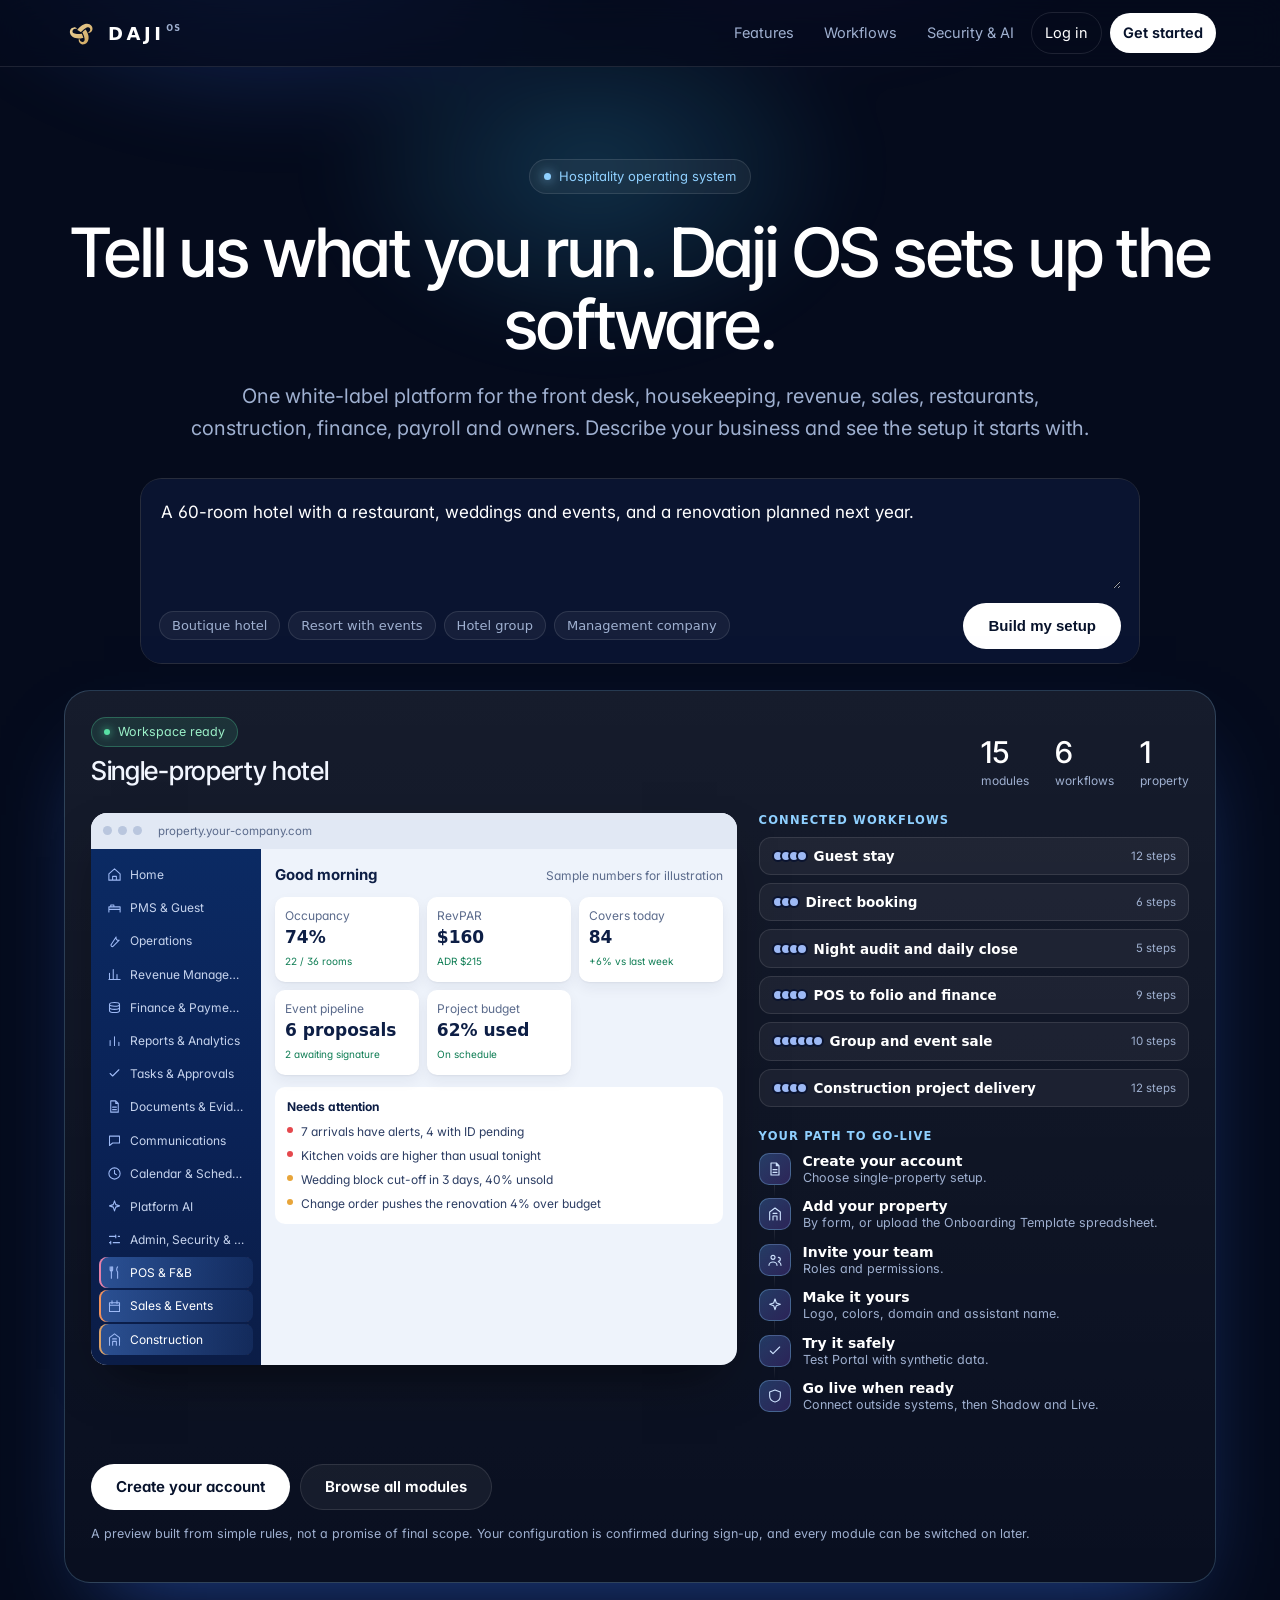
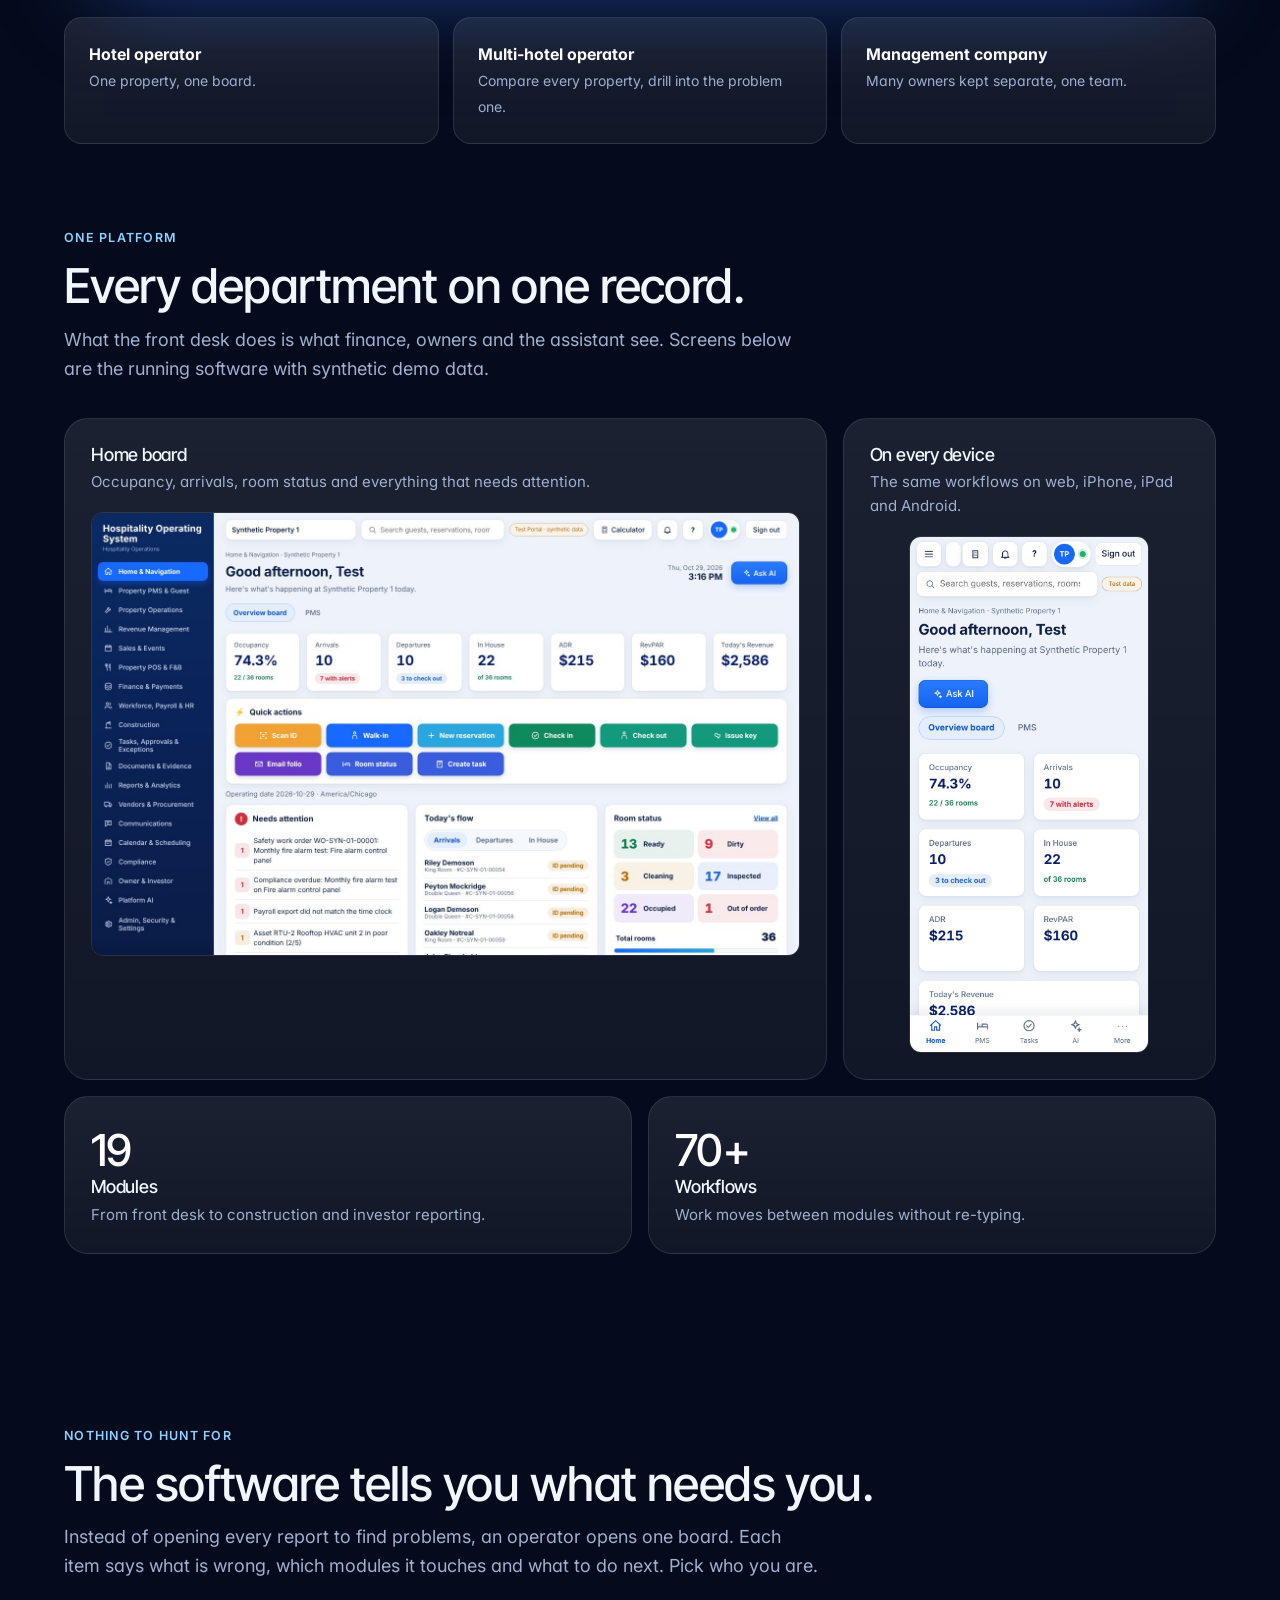
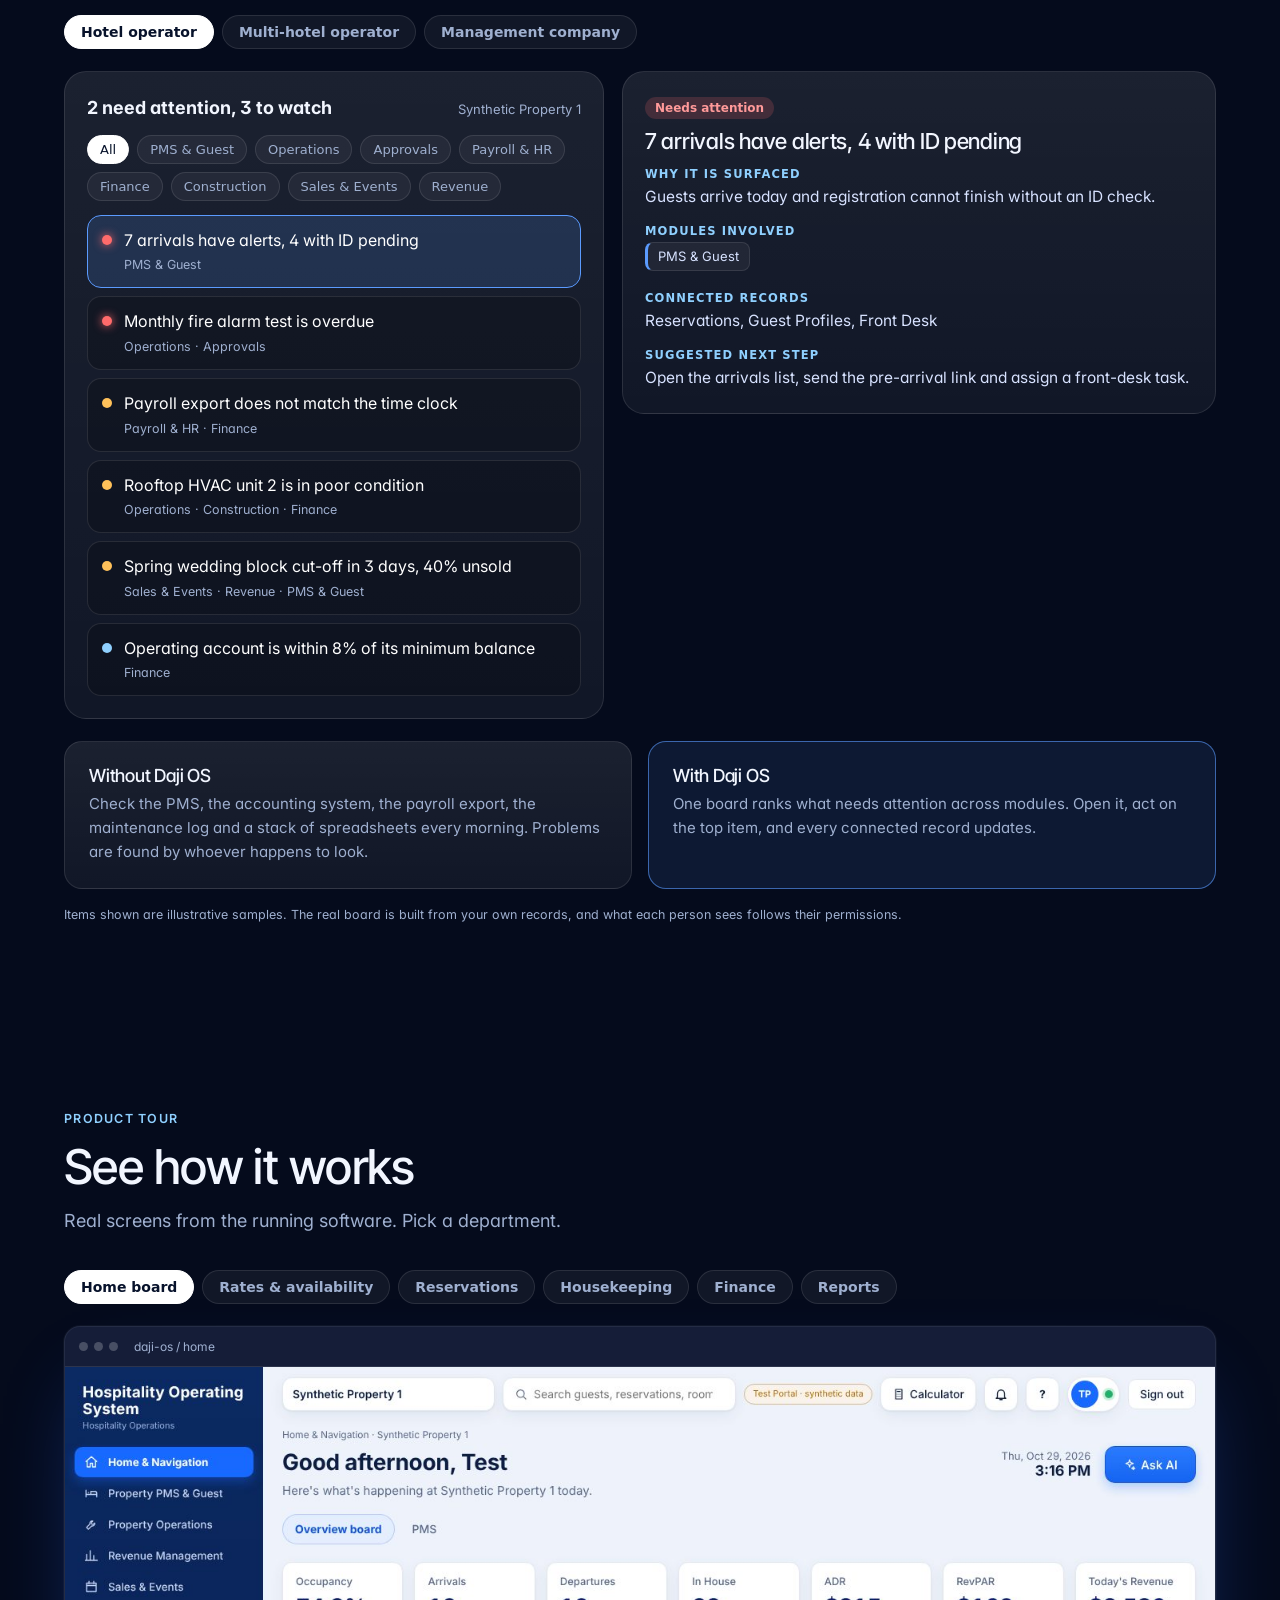
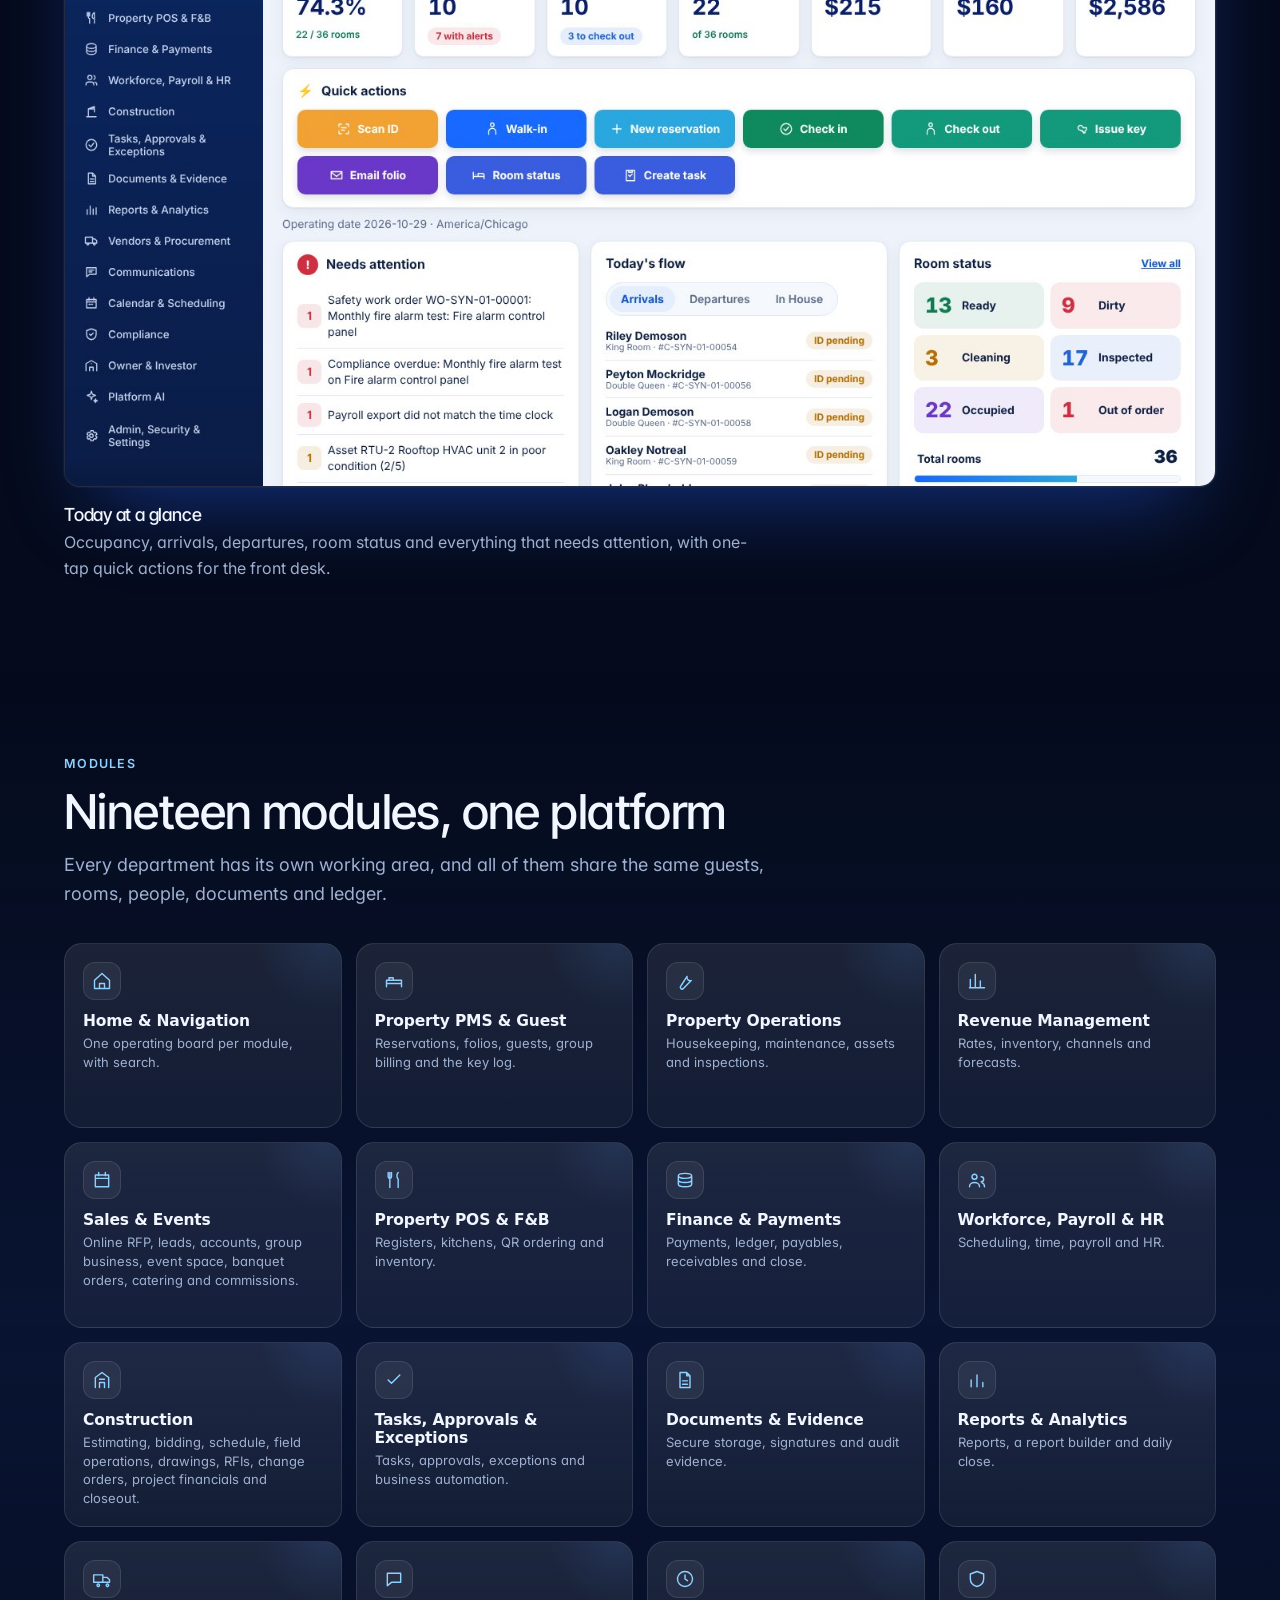
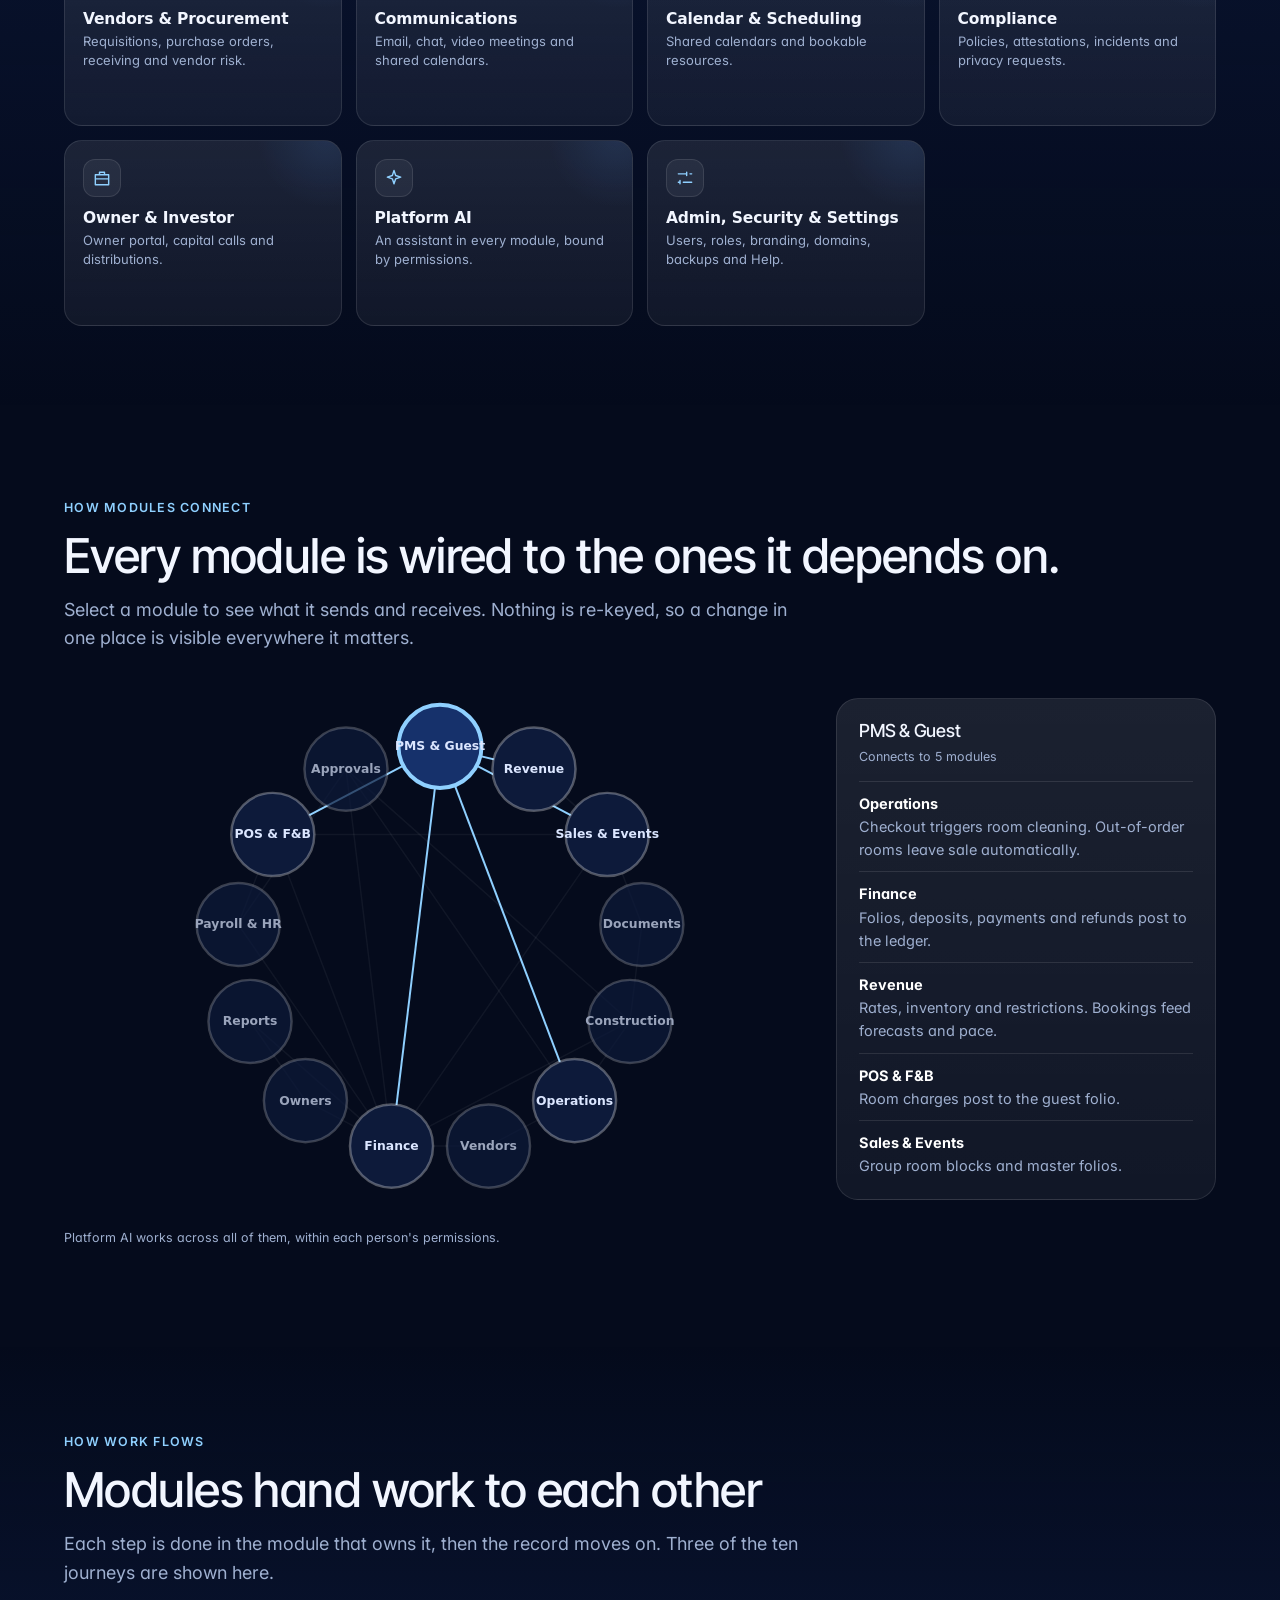
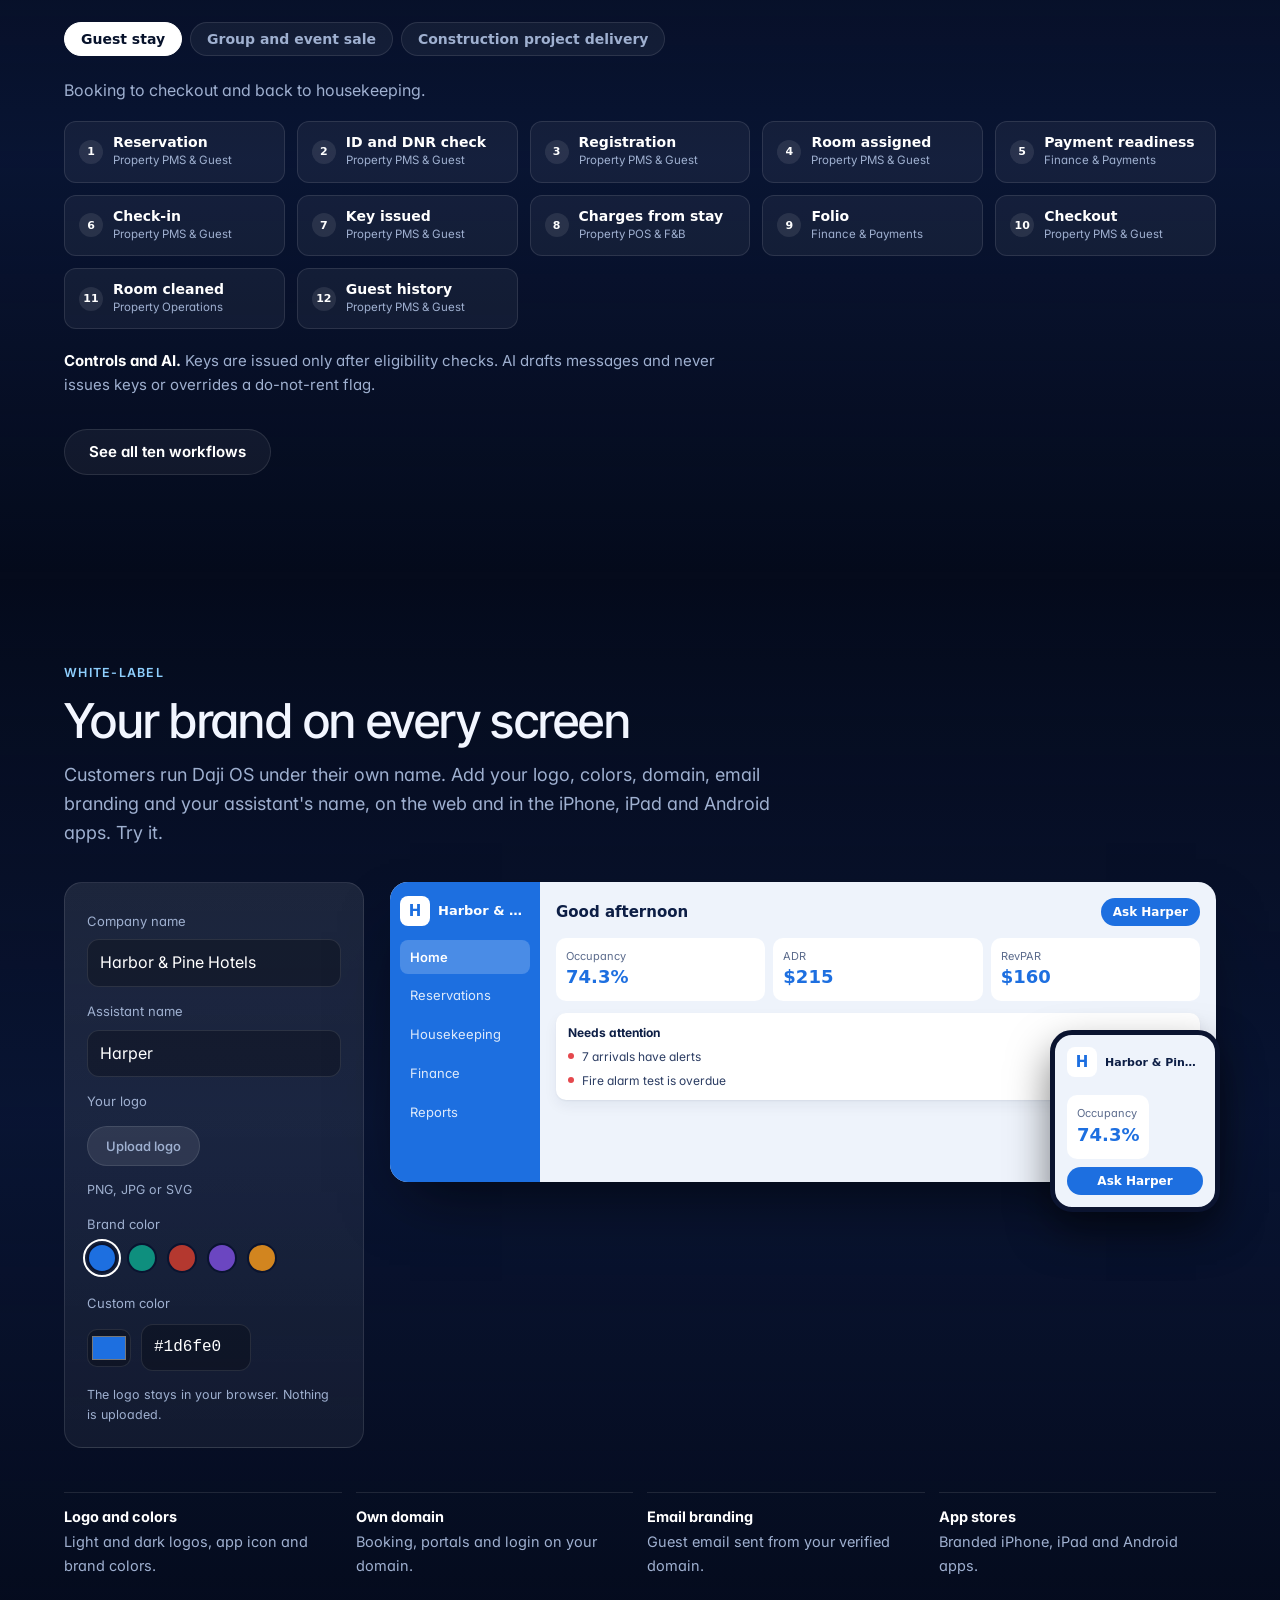
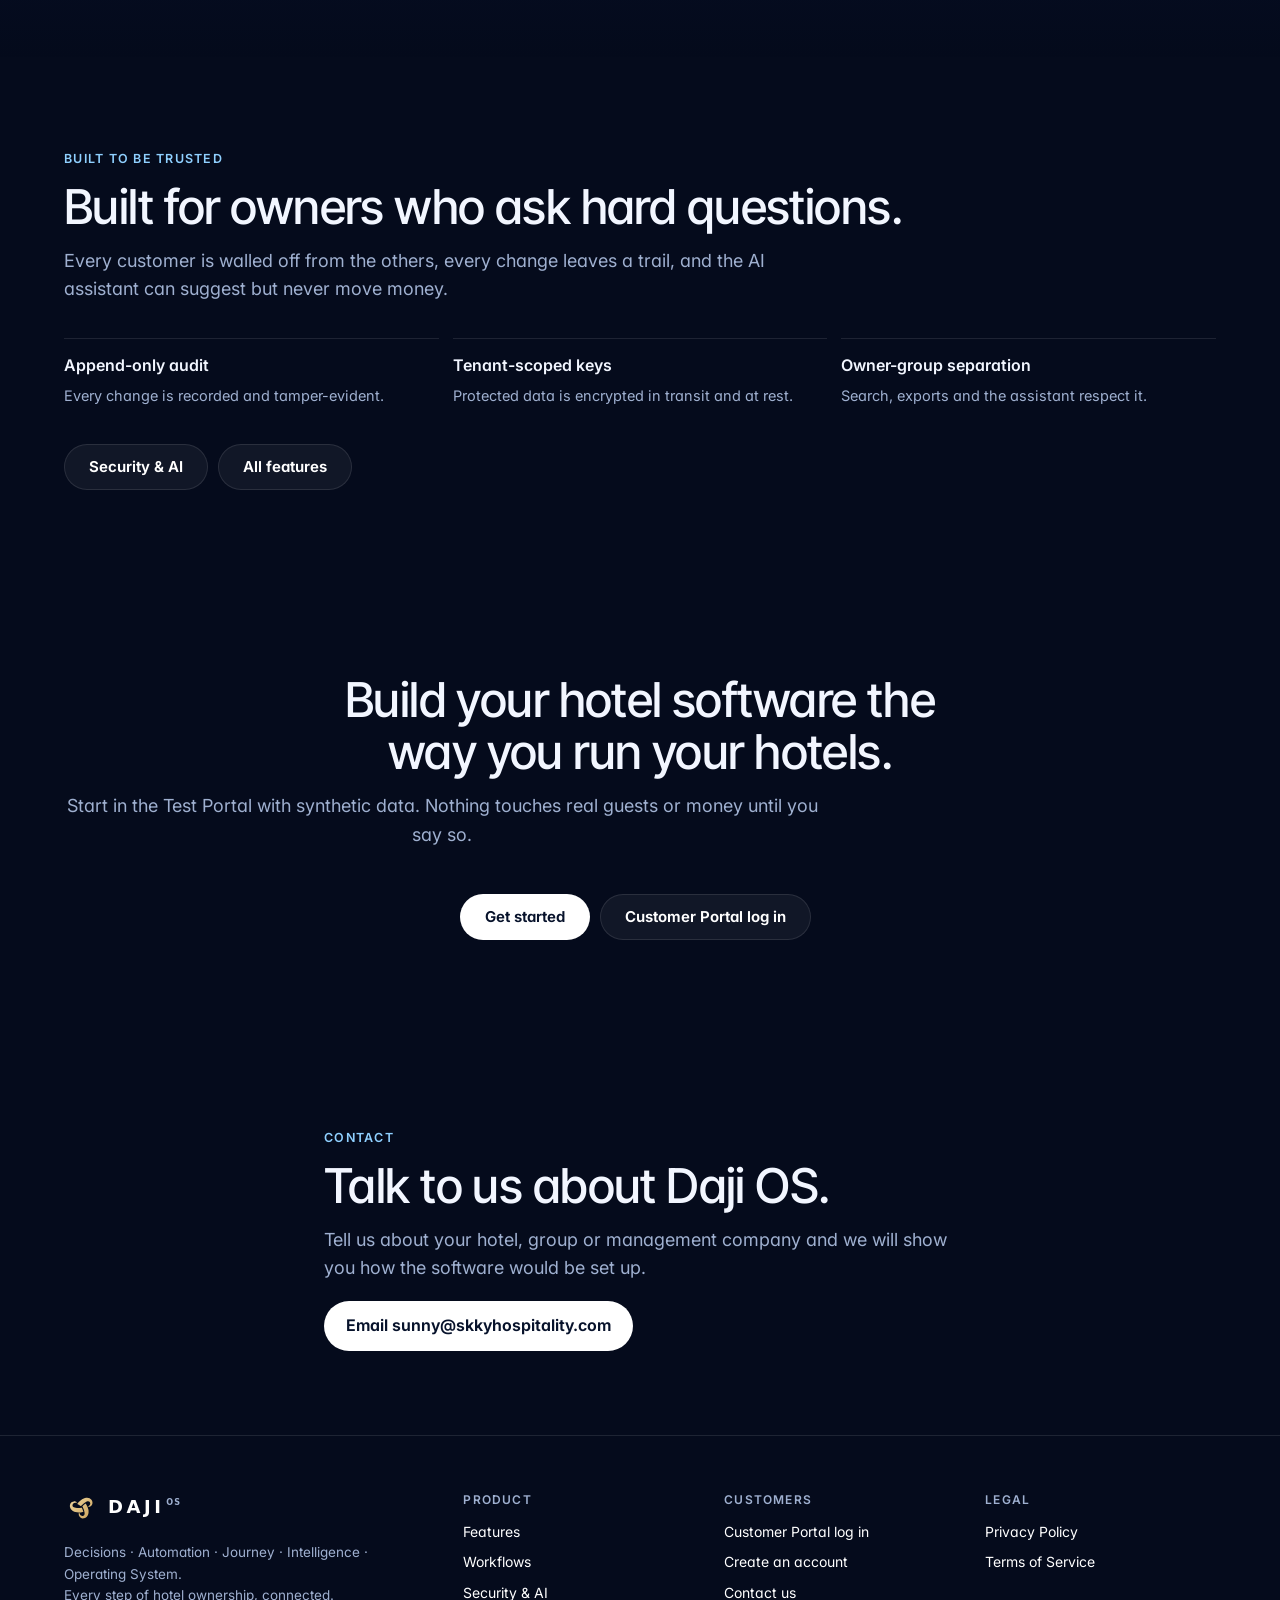
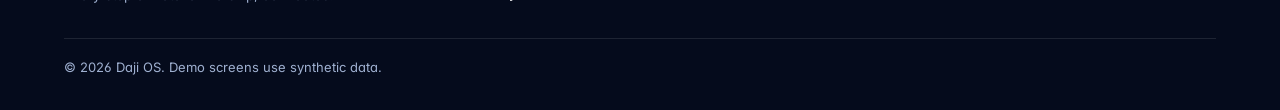
==== commit c58787cd: "Make layout span the full window at every screen size Co-Authored-By: Claude Sonnet 5.5 <noreply@ant" ====
--- a/index.html
+++ b/index.html
@@ -1,4 +1,4 @@
-<!doctype html><html lang="en"><head><meta charset="utf-8"><meta name="viewport" content="width=device-width,initial-scale=1"><title>Daji OS | Hospitality Operating System</title><meta name="description" content="Describe your hotel business and Daji OS shows the modules and setup it starts with. White-label software for hotels, portfolios and management companies."><link rel="icon" href="logo.svg" type="image/svg+xml"><link rel="preconnect" href="https://fonts.googleapis.com"><link rel="preconnect" href="https://fonts.gstatic.com" crossorigin><link href="https://fonts.googleapis.com/css2?family=Inter:wght@400;500;600&amp;family=Inter+Tight:wght@500;600&amp;display=swap" rel="stylesheet"><link rel="stylesheet" href="styles.css"><script src="config.js" defer></script></head><body>
+<!doctype html><html lang="en"><head><meta charset="utf-8"><meta name="viewport" content="width=device-width,initial-scale=1"><title>Daji OS | Hospitality Operating System</title><meta name="description" content="Describe your hotel business and Daji OS shows the modules and setup it starts with. White-label software for hotels, portfolios and management companies."><link rel="icon" href="logo.svg" type="image/svg+xml"><link rel="preconnect" href="https://fonts.googleapis.com"><link rel="preconnect" href="https://fonts.gstatic.com" crossorigin><link href="https://fonts.googleapis.com/css2?family=Inter:wght@400;500;600&amp;family=Inter+Tight:wght@500;600&amp;display=swap" rel="stylesheet"><link rel="stylesheet" href="styles.css?v=20261029e"><script src="config.js" defer></script></head><body>
 <header><div class="wrap"><a class="logo" href="index.html" aria-label="Daji OS home"><i aria-hidden="true"></i><b>DAJI<sup>OS</sup></b></a><nav><a href="features.html">Features</a><a href="workflows.html">Workflows</a><a href="security.html">Security &amp; AI</a><a data-app="/signin" href="#" class="ghost">Log in</a><a data-app="/signup" href="#" class="cta">Get started</a></nav></div></header>
 <main>
 <div class="hero wrap"><span class="pill">Hospitality operating system</span><h1>Tell us what you run. Daji OS sets up the software.</h1>
--- a/styles.css
+++ b/styles.css
@@ -165,8 +165,11 @@
 .wlweb aside{color:var(--bt,#fff)}.wltop em,.wlphone em{color:var(--bt,#fff)}
 .kp b{color:var(--bk,var(--b))}
 @media(max-width:640px){header .wrap{flex-wrap:nowrap;min-height:60px;padding-left:16px;padding-right:16px}nav{flex-wrap:nowrap;gap:6px}nav a:not(.ghost):not(.cta){display:none}nav a.cta{margin-left:0;padding:8px 14px}nav a.ghost{padding:8px 14px}.logo b{font-size:15px}}
-@media(min-width:1500px){.wrap{max-width:1320px}}
-@media(min-width:1920px){html{zoom:1.25}}
-@media(min-width:2400px){html{zoom:1.6}}
-@media(min-width:3000px){html{zoom:2}}
-@media(min-width:3600px){html{zoom:2.4}}
+.wrap{max-width:none;padding-left:clamp(20px,5vw,120px);padding-right:clamp(20px,5vw,120px)}
+@media(min-width:1800px){html{zoom:1.1}}
+@media(min-width:2200px){html{zoom:1.3}}
+@media(min-width:2800px){html{zoom:1.6}}
+@media(min-width:3400px){html{zoom:1.95}}
+@media(min-width:1500px){.hero h1{font-size:clamp(38px,5vw,68px)}}
+@media(max-width:640px){.wrap{padding-left:16px;padding-right:16px}}
+@media(min-width:1200px){.result{max-width:min(1500px,100%)}.ask{max-width:1000px}.aud{max-width:1400px}.hero h1{max-width:18em}.hero p.sub{max-width:46em}}
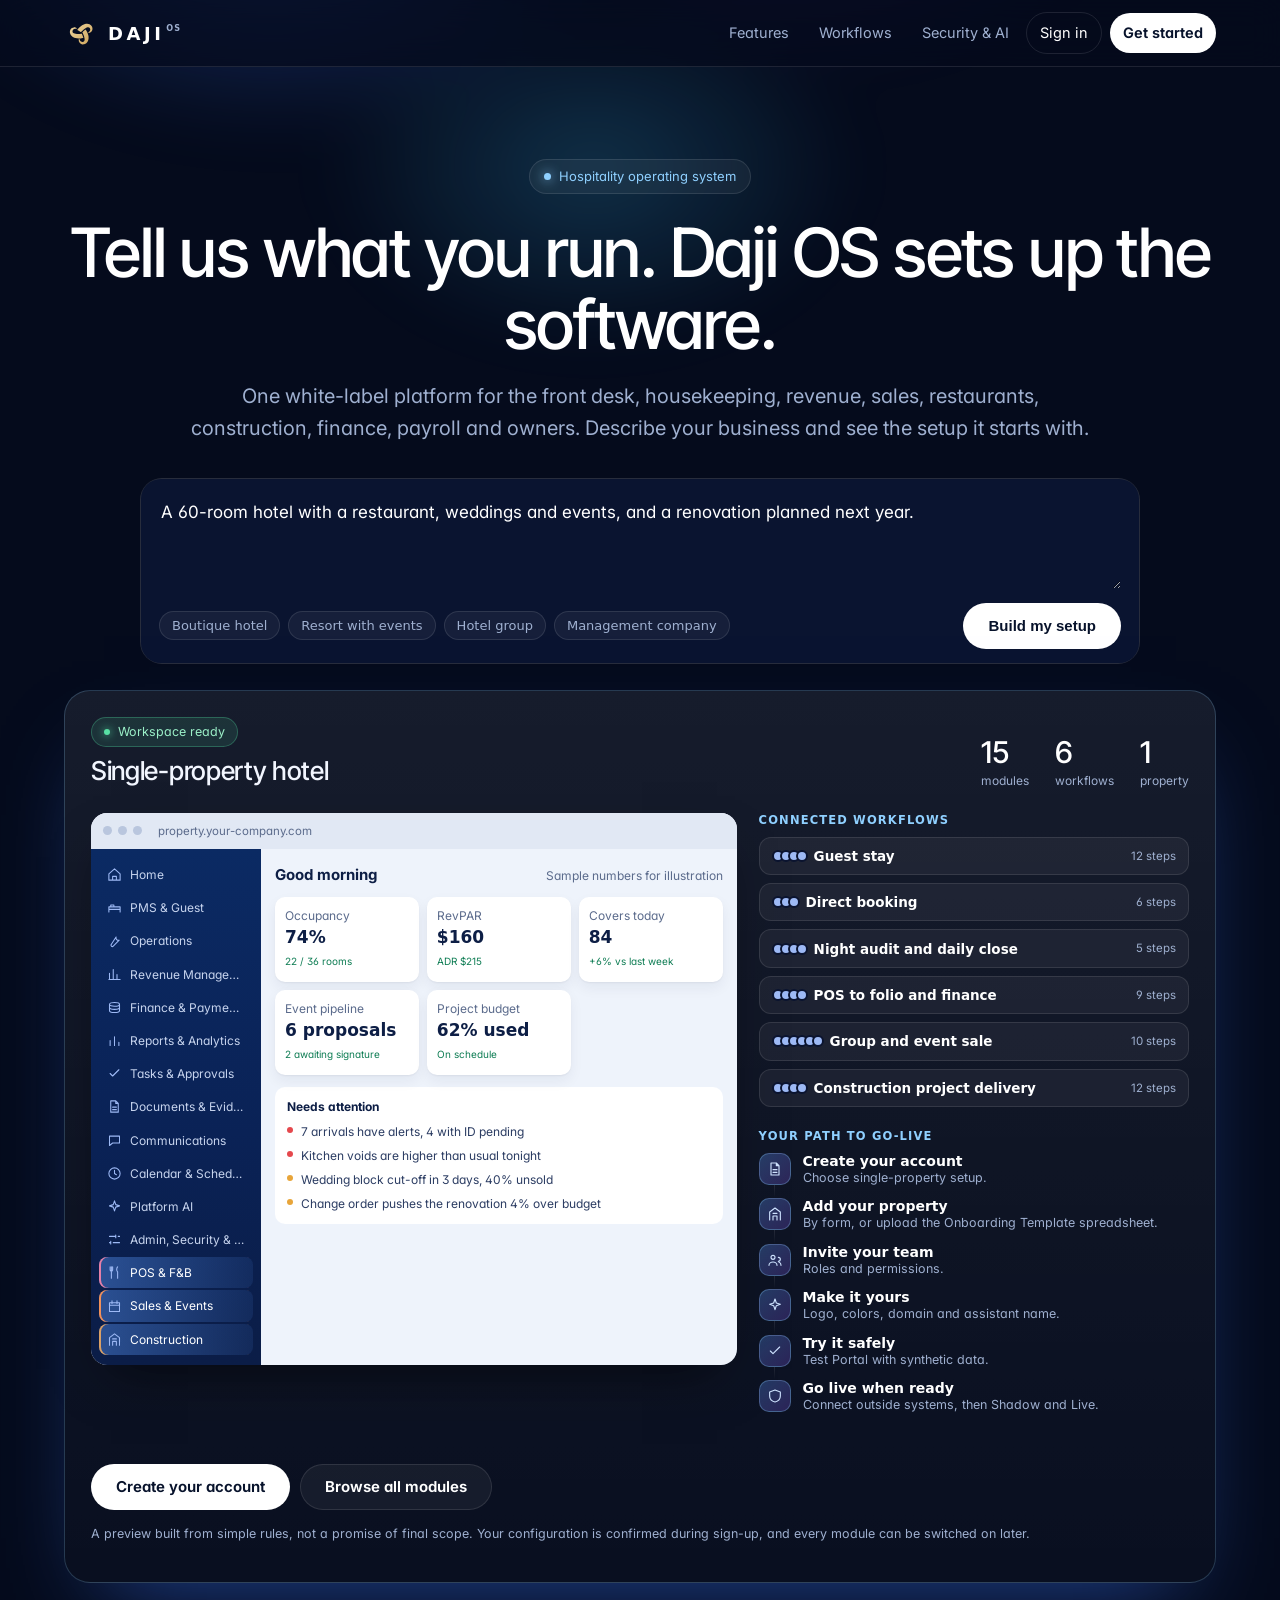
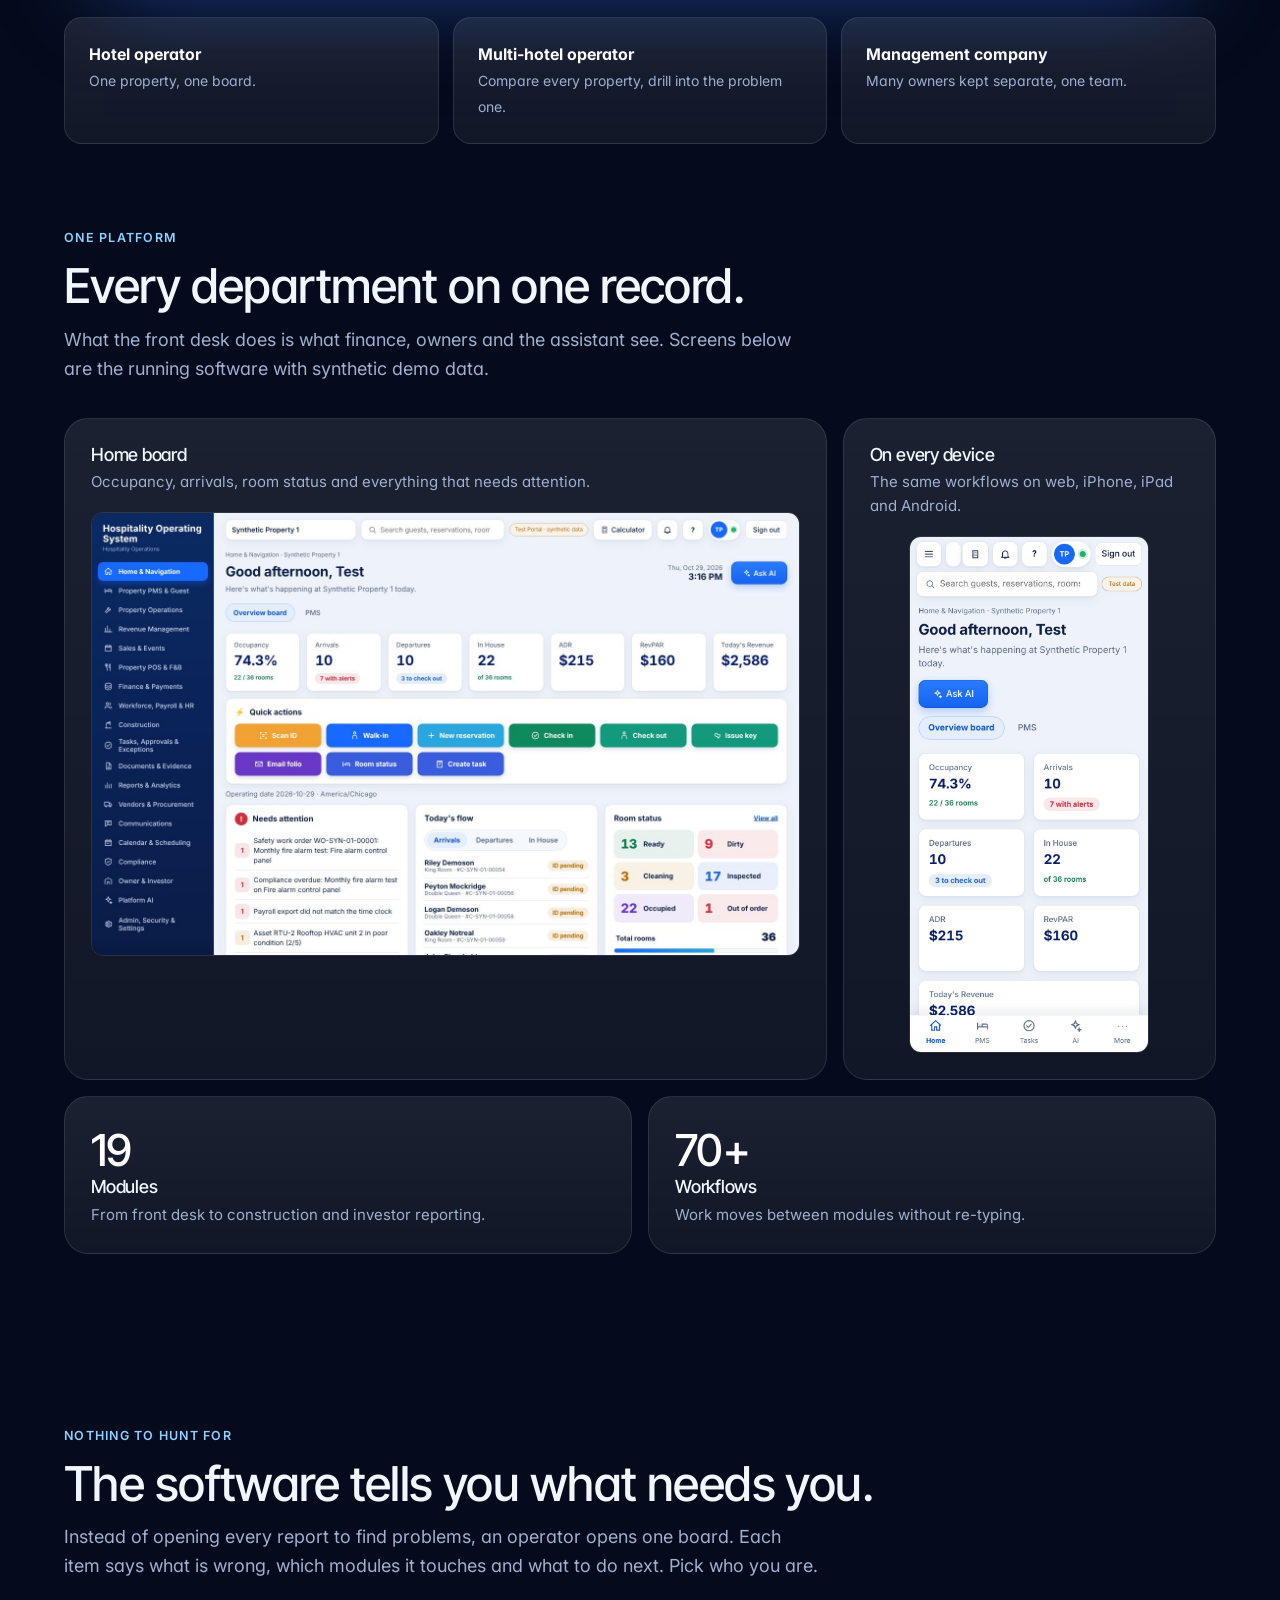
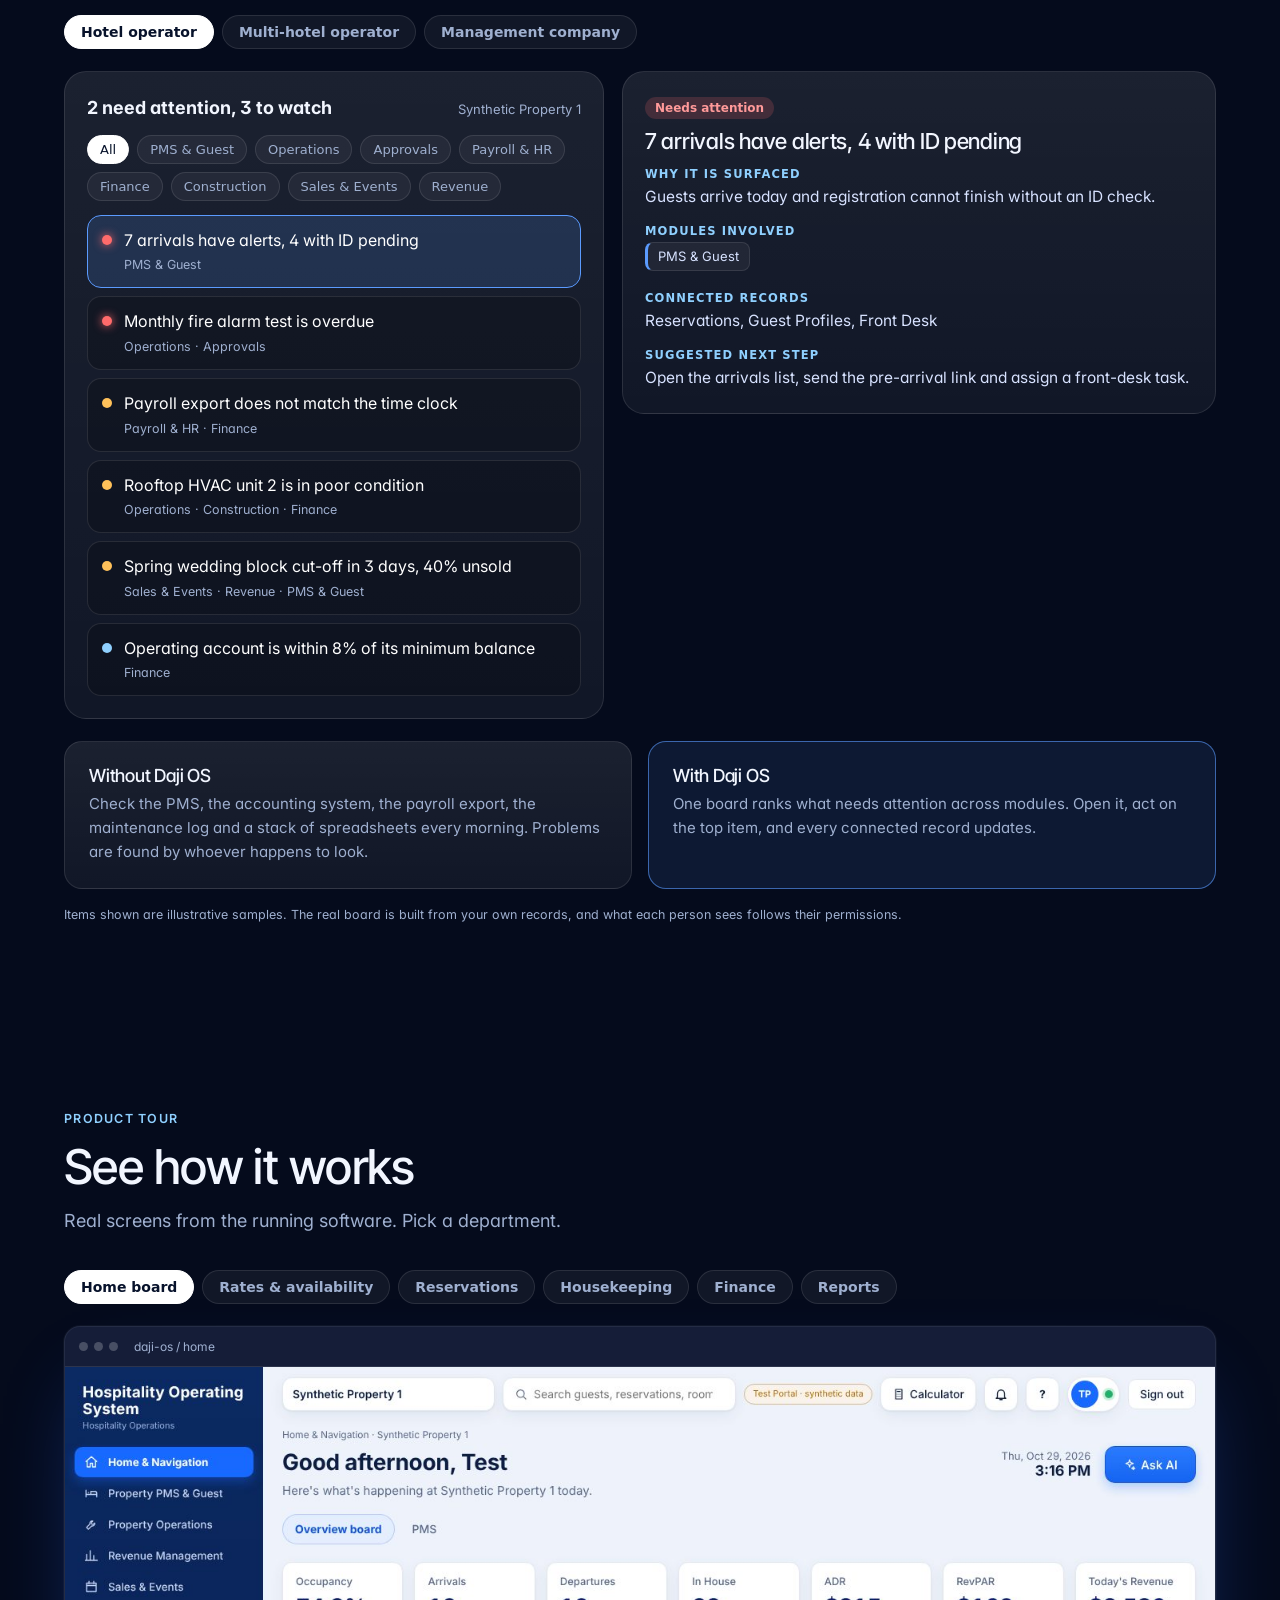
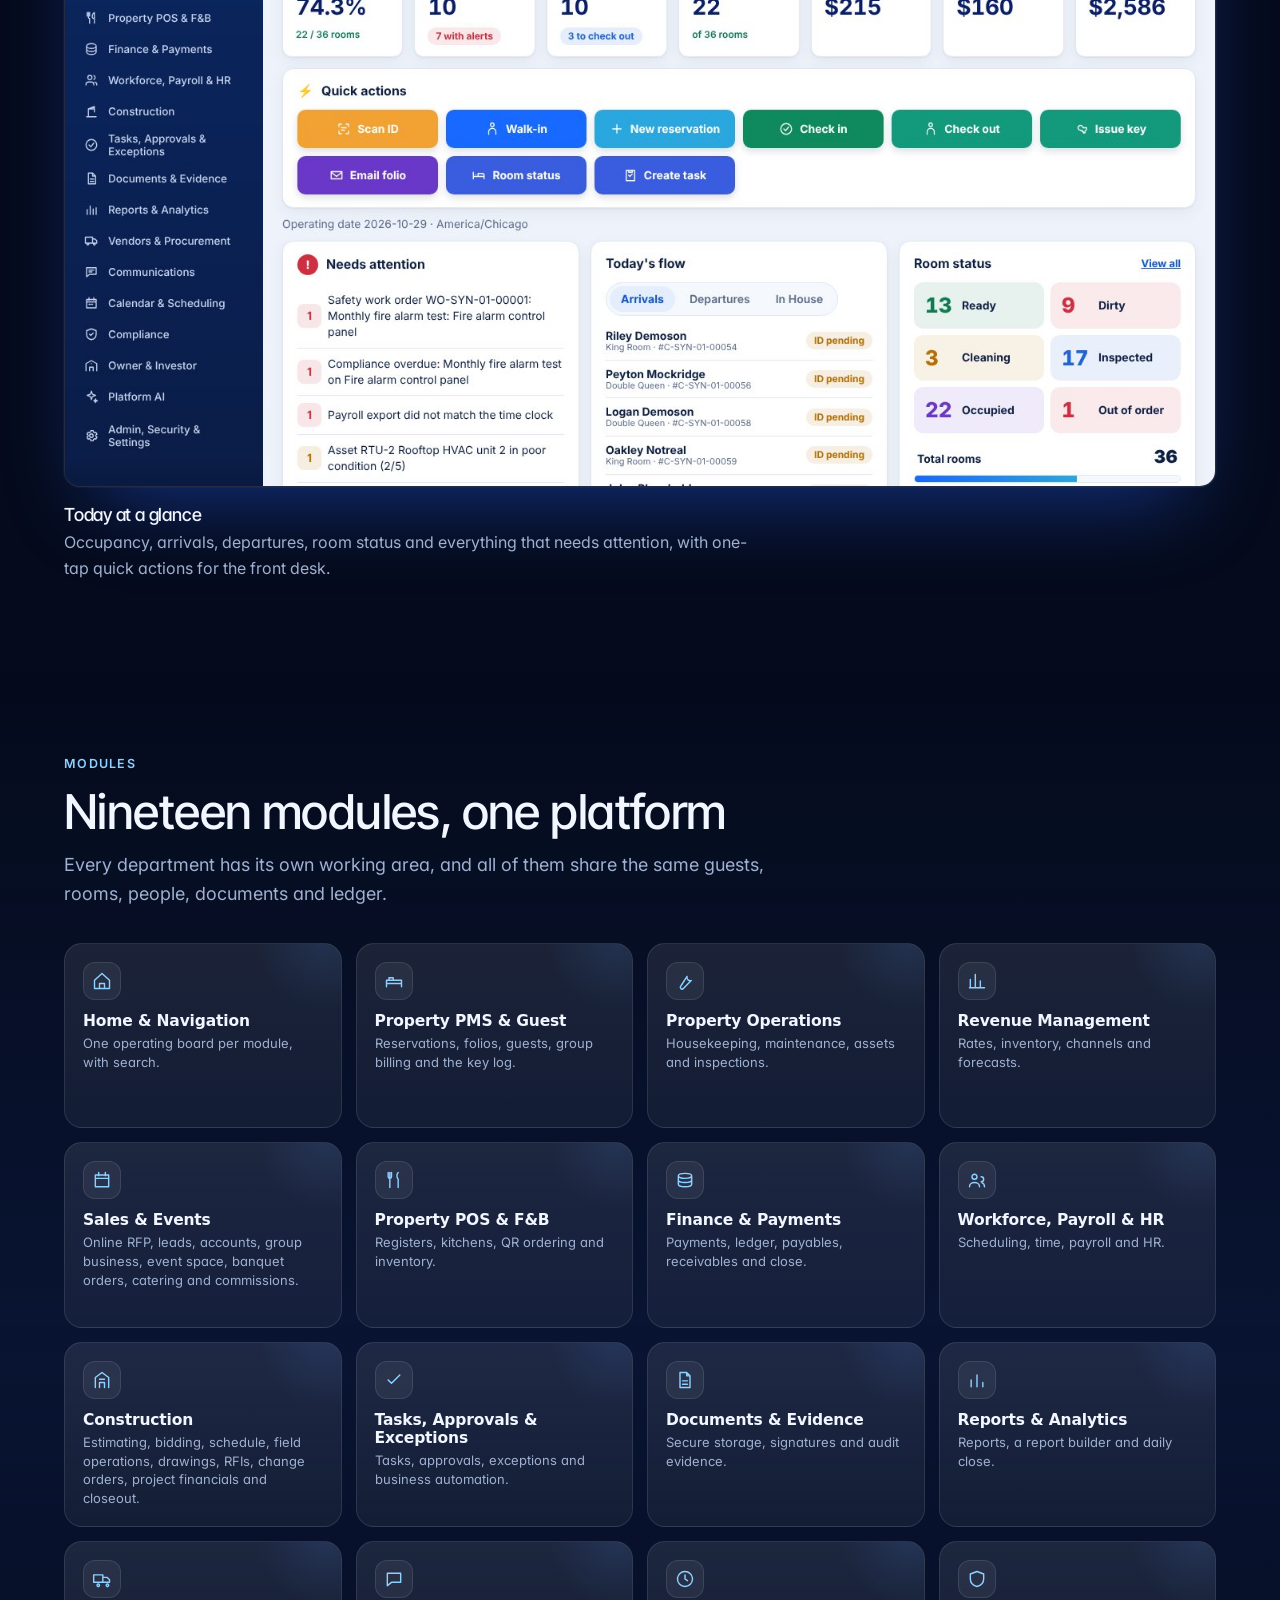
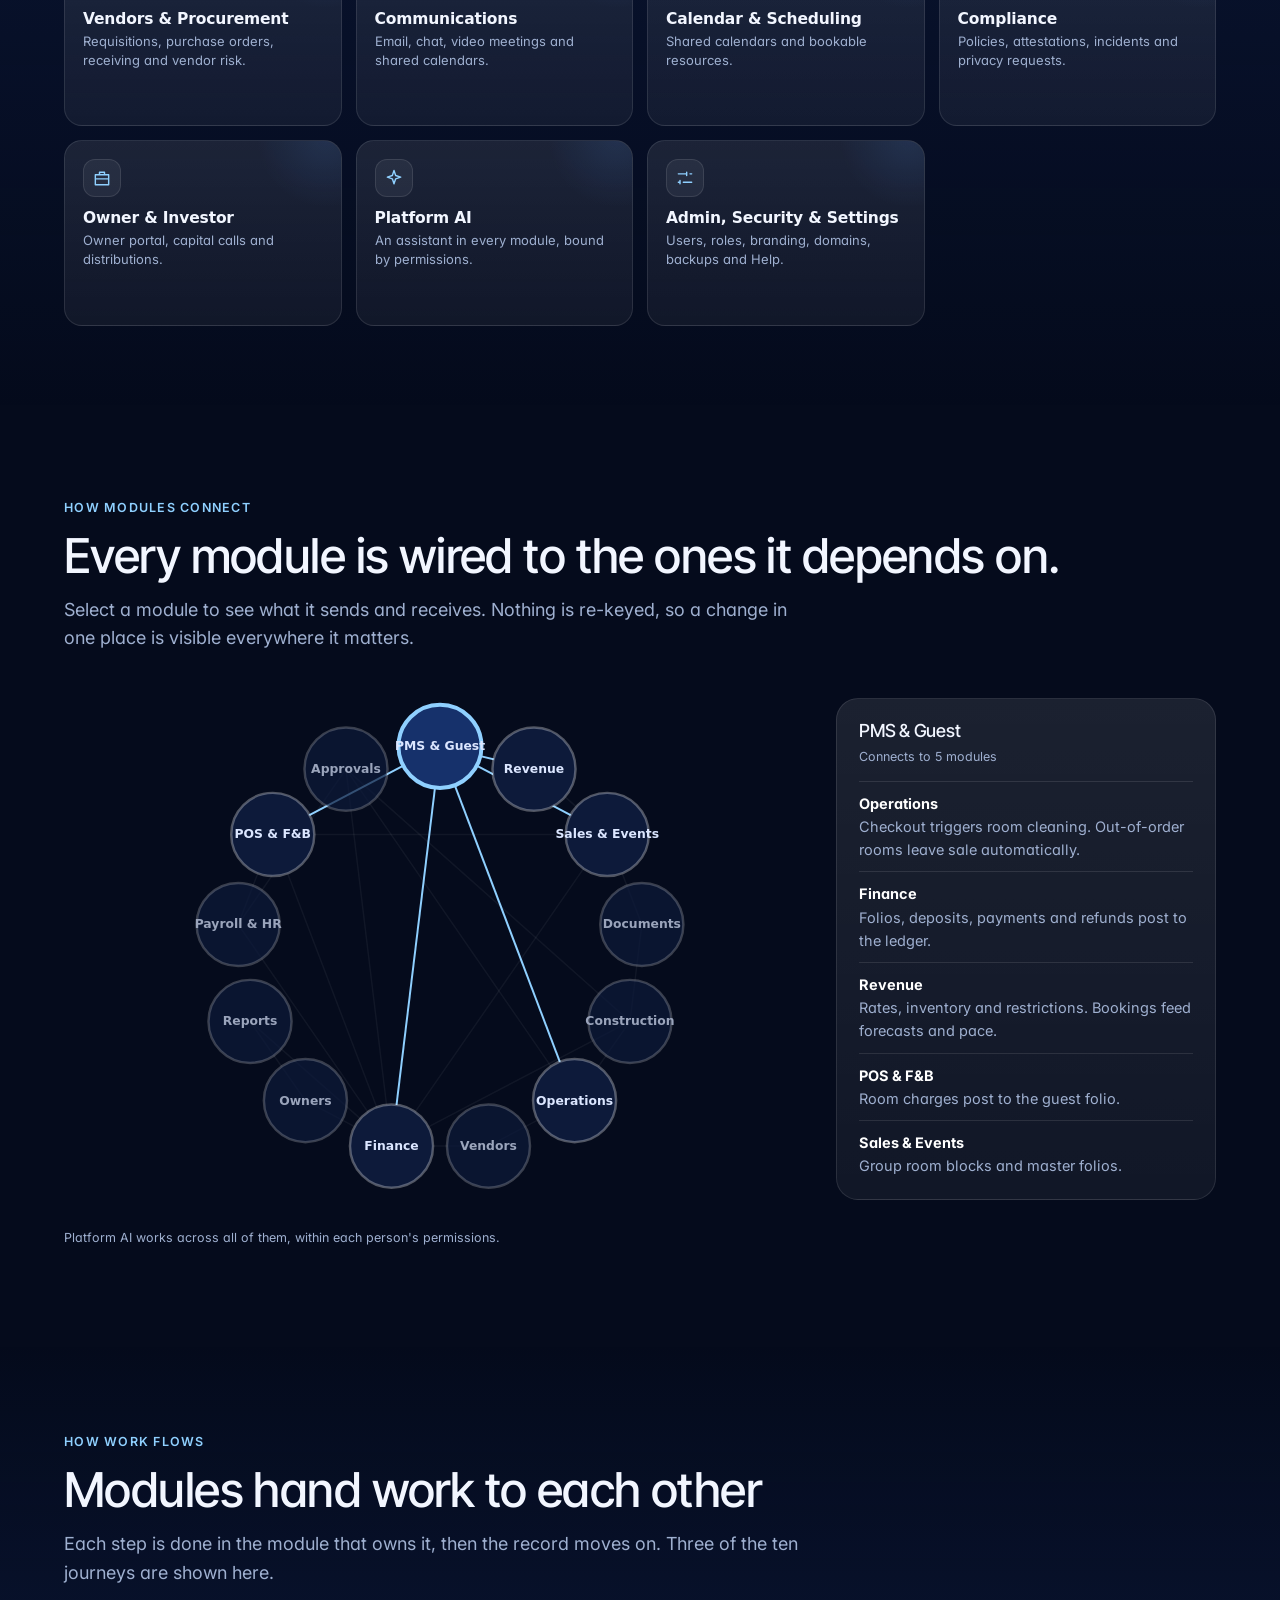
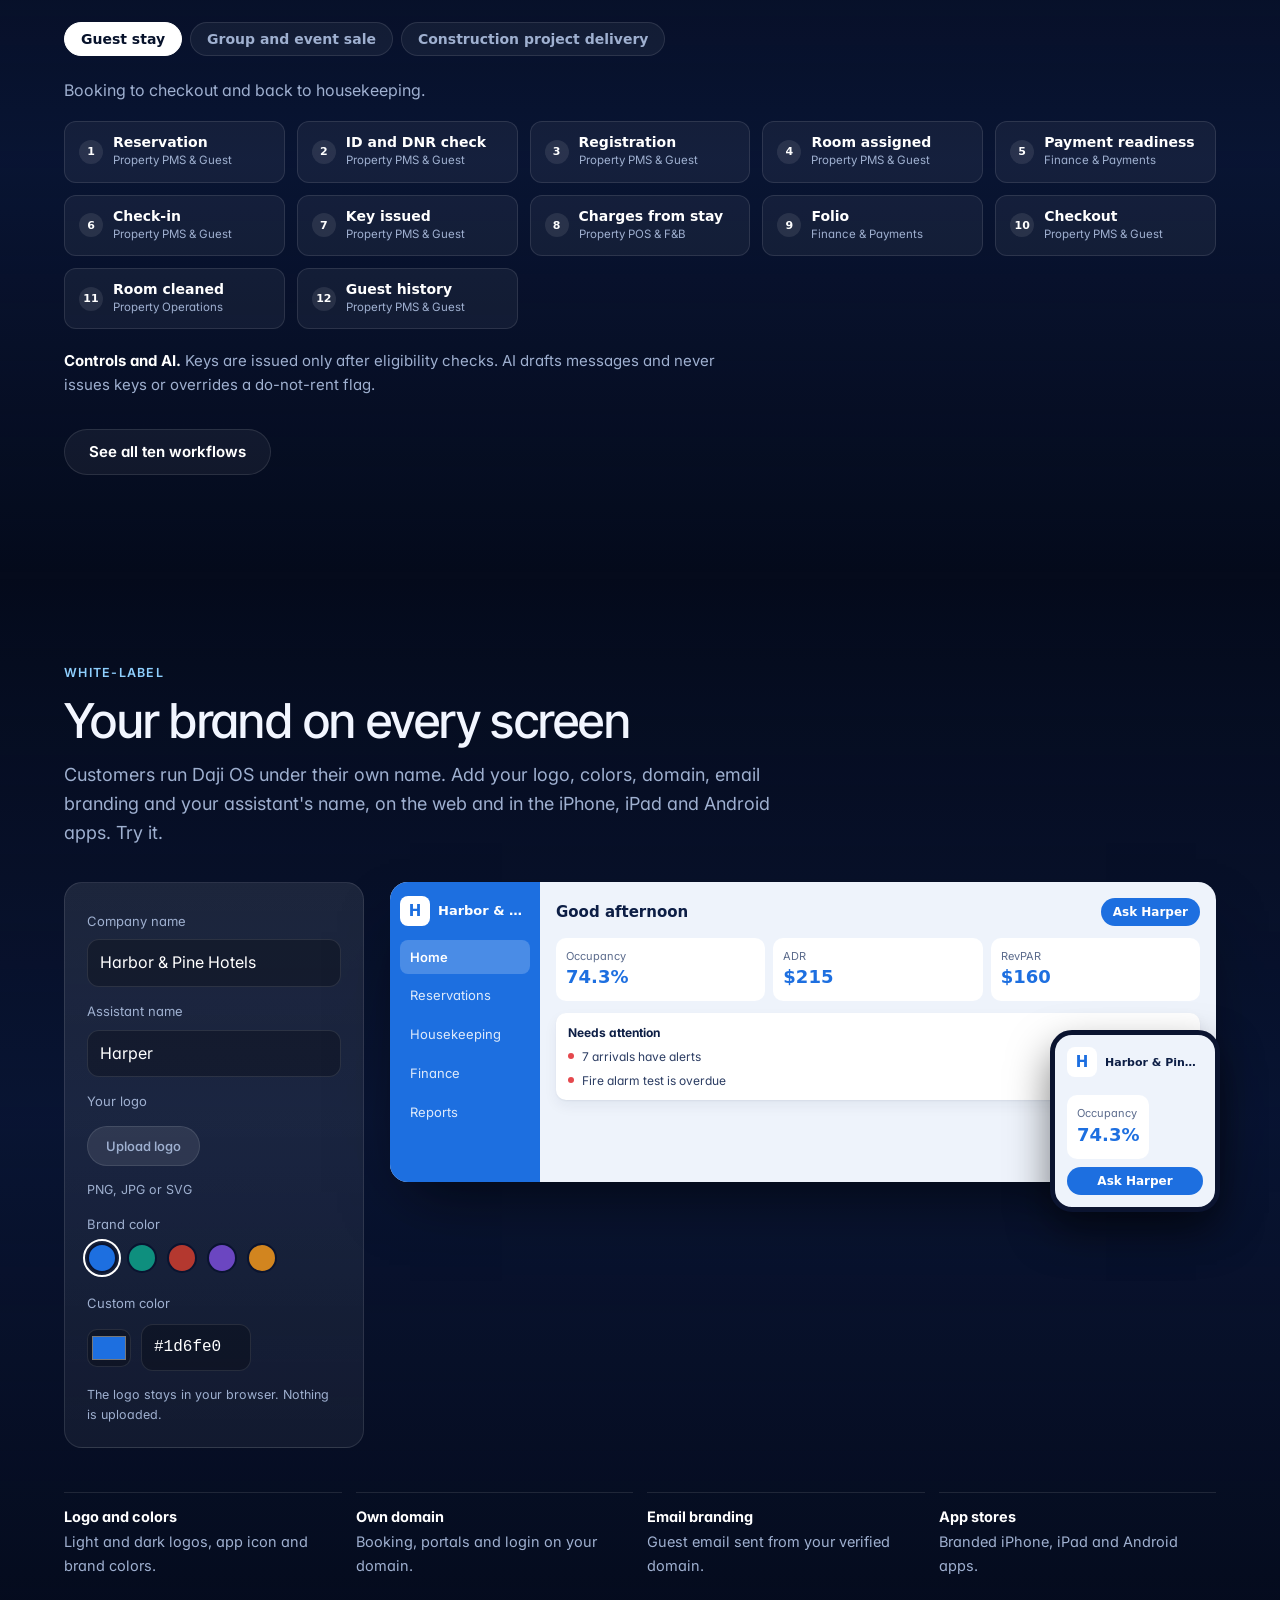
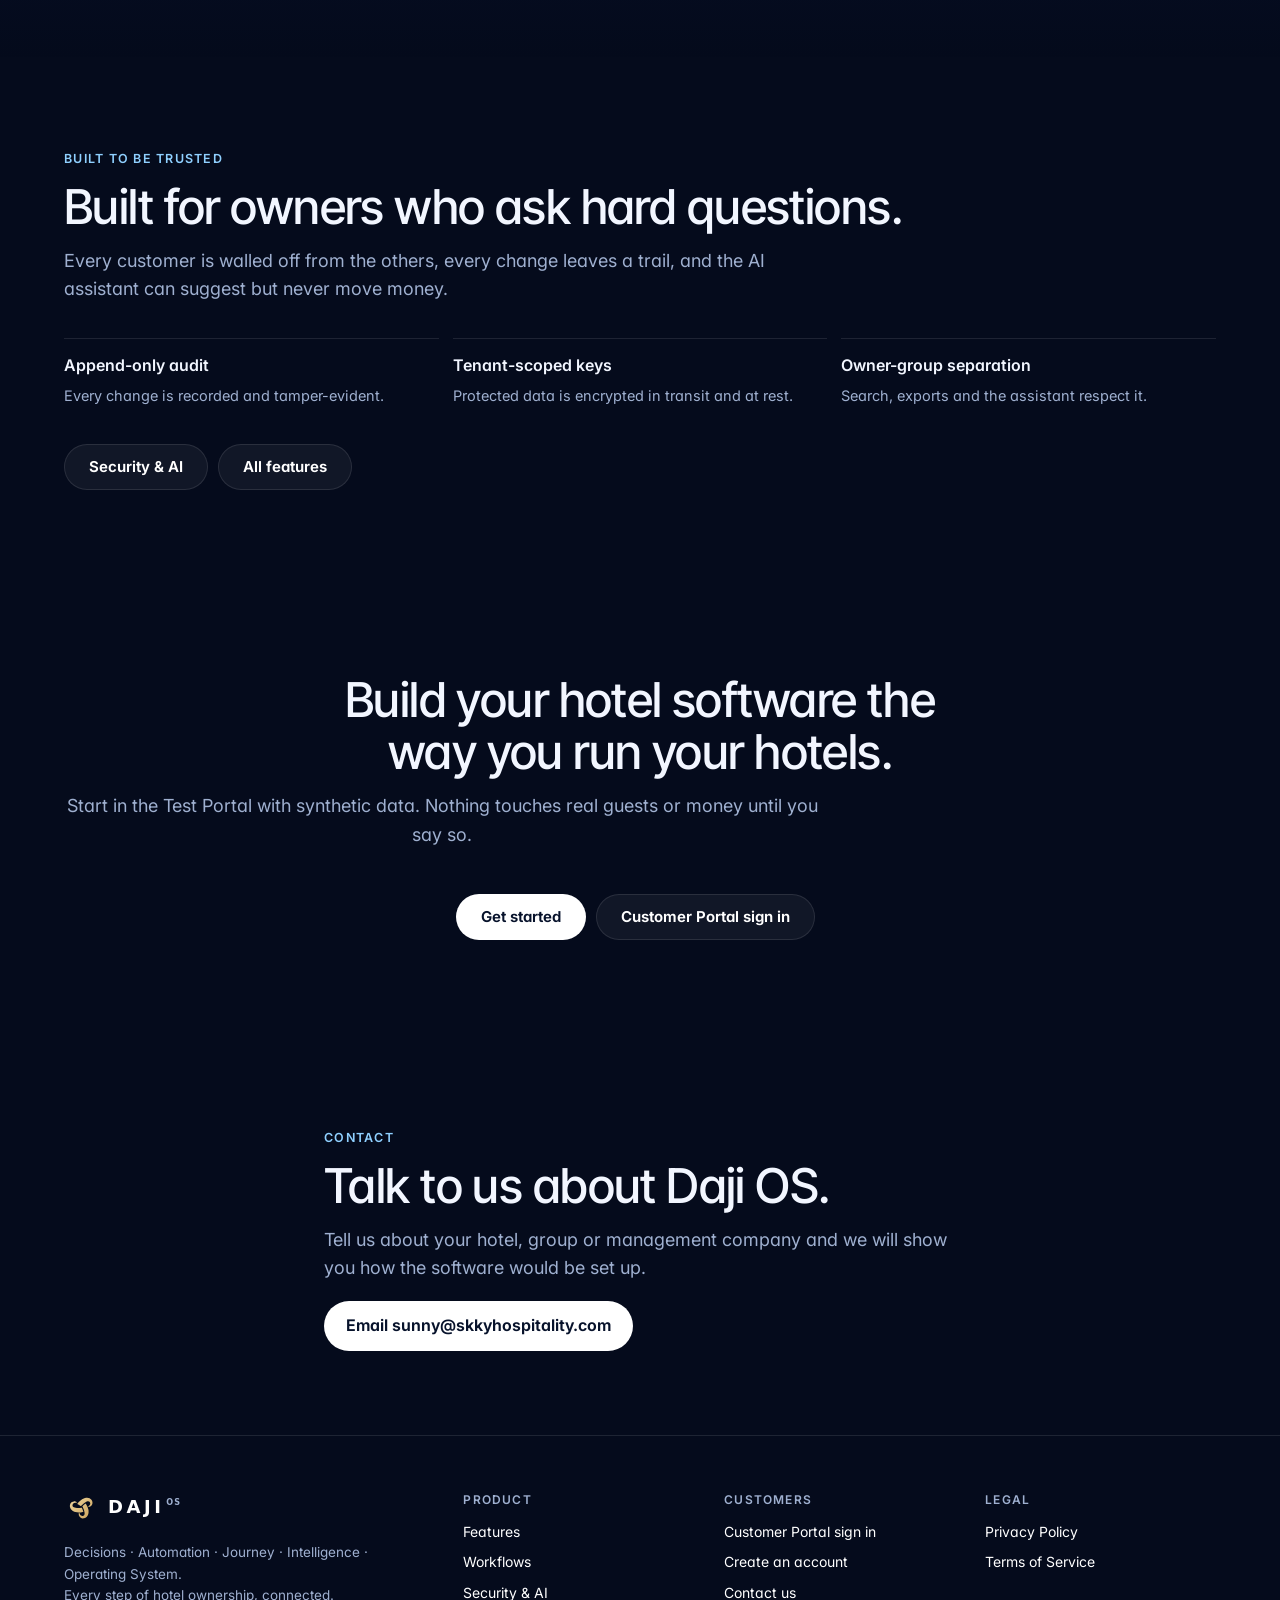
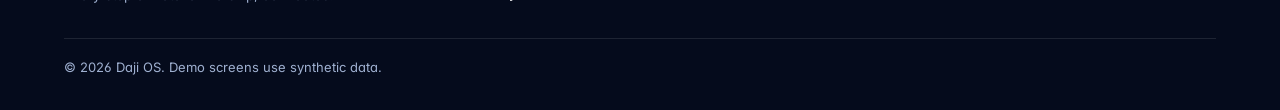
==== commit 6ee45b91: "Rename Log in to Sign in Co-Authored-By: Claude Sonnet 5.5 <noreply@anthropic.com> Claude-Session: h" ====
--- a/index.html
+++ b/index.html
@@ -1,5 +1,5 @@
-<!doctype html><html lang="en"><head><meta charset="utf-8"><meta name="viewport" content="width=device-width,initial-scale=1"><title>Daji OS | Hospitality Operating System</title><meta name="description" content="Describe your hotel business and Daji OS shows the modules and setup it starts with. White-label software for hotels, portfolios and management companies."><link rel="icon" href="logo.svg" type="image/svg+xml"><link rel="preconnect" href="https://fonts.googleapis.com"><link rel="preconnect" href="https://fonts.gstatic.com" crossorigin><link href="https://fonts.googleapis.com/css2?family=Inter:wght@400;500;600&amp;family=Inter+Tight:wght@500;600&amp;display=swap" rel="stylesheet"><link rel="stylesheet" href="styles.css?v=20261029e"><script src="config.js" defer></script></head><body>
-<header><div class="wrap"><a class="logo" href="index.html" aria-label="Daji OS home"><i aria-hidden="true"></i><b>DAJI<sup>OS</sup></b></a><nav><a href="features.html">Features</a><a href="workflows.html">Workflows</a><a href="security.html">Security &amp; AI</a><a data-app="/signin" href="#" class="ghost">Log in</a><a data-app="/signup" href="#" class="cta">Get started</a></nav></div></header>
+<!doctype html><html lang="en"><head><meta charset="utf-8"><meta name="viewport" content="width=device-width,initial-scale=1"><title>Daji OS | Hospitality Operating System</title><meta name="description" content="Describe your hotel business and Daji OS shows the modules and setup it starts with. White-label software for hotels, portfolios and management companies."><link rel="icon" href="logo.svg" type="image/svg+xml"><link rel="preconnect" href="https://fonts.googleapis.com"><link rel="preconnect" href="https://fonts.gstatic.com" crossorigin><link href="https://fonts.googleapis.com/css2?family=Inter:wght@400;500;600&amp;family=Inter+Tight:wght@500;600&amp;display=swap" rel="stylesheet"><link rel="stylesheet" href="styles.css?v=20261030c"><script src="config.js" defer></script></head><body>
+<header><div class="wrap"><a class="logo" href="index.html" aria-label="Daji OS home"><i aria-hidden="true"></i><b>DAJI<sup>OS</sup></b></a><nav><a href="features.html">Features</a><a href="workflows.html">Workflows</a><a href="security.html">Security &amp; AI</a><a data-app="/signin" href="#" class="ghost">Sign in</a><a data-app="/signup" href="#" class="cta">Get started</a></nav></div></header>
 <main>
 <div class="hero wrap"><span class="pill">Hospitality operating system</span><h1>Tell us what you run. Daji OS sets up the software.</h1>
 <p class="sub">One white-label platform for the front desk, housekeeping, revenue, sales, restaurants, construction, finance, payroll and owners. Describe your business and see the setup it starts with.</p>
@@ -40,7 +40,7 @@
 
 <section><div class="wrap"><span class="tag">Built to be trusted</span><h2>Built for owners who ask hard questions.</h2><p class="lede">Every customer is walled off from the others, every change leaves a trail, and the AI assistant can suggest but never move money.</p><div class="facts"><div><b>Append-only audit</b><span>Every change is recorded and tamper-evident.</span></div><div><b>Tenant-scoped keys</b><span>Protected data is encrypted in transit and at rest.</span></div><div><b>Owner-group separation</b><span>Search, exports and the assistant respect it.</span></div></div><a class="btn alt" href="security.html">Security &amp; AI</a><a class="btn alt" href="features.html">All features</a></div></section>
 
-<section class="cta-band"><div class="wrap"><h2>Build your hotel software the way you run your hotels.</h2><p class="lede">Start in the Test Portal with synthetic data. Nothing touches real guests or money until you say so.</p><a class="btn" data-app="/signup" href="#">Get started</a><a class="btn alt" data-app="/signin" href="#">Customer Portal log in</a></div></section>
+<section class="cta-band"><div class="wrap"><h2>Build your hotel software the way you run your hotels.</h2><p class="lede">Start in the Test Portal with synthetic data. Nothing touches real guests or money until you say so.</p><a class="btn" data-app="/signup" href="#">Get started</a><a class="btn alt" data-app="/signin" href="#">Customer Portal sign in</a></div></section>
 <script>document.querySelectorAll('.tab[data-t]').forEach(function(t){t.addEventListener('click',function(){document.querySelectorAll('.tab[data-t],.pane').forEach(function(e){e.classList.remove('on')});t.classList.add('on');document.getElementById('p-'+t.dataset.t).classList.add('on')})});</script><script>document.querySelectorAll('.ftabs .tab').forEach(function(t){t.addEventListener('click',function(){document.querySelectorAll('.ftabs .tab,.fpane').forEach(function(e){e.classList.remove('on')});t.classList.add('on');document.getElementById('f-'+t.dataset.f).classList.add('on')})});</script><script>
 (function(){var q=function(i){return document.getElementById(i)};
 var MODS=[["Home & Navigation", "home", "#7aa7ff"], ["Property PMS & Guest", "bed", "#e0b45c"], ["Property Operations", "wrench", "#6fc3a3"], ["Revenue Management", "chart", "#8fb4ff"], ["Sales & Events", "cal", "#f0905a"], ["Property POS & F&B", "fork", "#e47fa8"], ["Finance & Payments", "coins", "#7fd0e8"], ["Workforce, Payroll & HR", "users", "#b79cf0"], ["Construction", "build", "#d9a066"], ["Tasks, Approvals & Exceptions", "check", "#a8c97a"], ["Documents & Evidence", "file", "#c2b8a3"], ["Reports & Analytics", "bars", "#9ac0c9"], ["Vendors & Procurement", "truck", "#d98f8f"], ["Communications", "chat", "#8fd0ff"], ["Calendar & Scheduling", "clock", "#9db9f5"], ["Compliance", "shield", "#7fe0b0"], ["Owner & Investor", "brief", "#e6cf7a"], ["Platform AI", "spark", "#c9a7ff"], ["Admin, Security & Settings", "sliders", "#aab6cf"]],ICON={"home": "M3 11l9-8 9 8v10H3zM9 21v-6h6v6", "bed": "M3 19v-8h18v8M3 15h18M6 11V8h5v3", "wrench": "M14.5 6.5a4 4 0 0 0 5 5L10 21a2 2 0 0 1-3-3z", "chart": "M4 20V10M10 20V4M16 20v-8M21 20H3", "cal": "M4 6h16v14H4zM4 10h16M8 3v4M16 3v4", "fork": "M7 3v8M5 3v5a2 2 0 0 0 4 0V3M7 11v10M17 3c-2 2-2 6 0 8v10", "coins": "M12 4c4 0 8 1 8 3s-4 3-8 3-8-1-8-3 4-3 8-3zM4 7v5c0 2 4 3 8 3s8-1 8-3V7M4 12v5c0 2 4 3 8 3s8-1 8-3v-5", "users": "M9 11a3 3 0 1 0 0-6 3 3 0 0 0 0 6zM3 20c0-3 3-5 6-5s6 2 6 5M17 8a3 3 0 0 1 0 6M21 20c0-2-1-4-3-4.6", "build": "M4 21V9l8-6 8 6v12M9 21v-6h6v6M9 11h6", "check": "M5 12l4 4 10-10", "file": "M6 3h8l4 4v14H6zM14 3v4h4M9 13h6M9 17h6", "bars": "M5 20v-8M12 20V6M19 20v-5", "truck": "M2 7h11v9H2zM13 10h5l3 3v3h-8M6 19.5a1.5 1.5 0 1 0 0-.1M17 19.5a1.5 1.5 0 1 0 0-.1", "chat": "M4 5h16v11H9l-5 4z", "clock": "M12 21a9 9 0 1 0 0-18 9 9 0 0 0 0 18zM12 7v5l3 2", "shield": "M12 3l8 3v6c0 5-4 8-8 9-4-1-8-4-8-9V6z", "brief": "M4 8h16v12H4zM9 8V5h6v3M4 13h16", "spark": "M12 3l2 6 6 2-6 2-2 6-2-6-6-2 6-2z", "sliders": "M4 7h10M18 7h2M4 17h2M10 17h10M14 5v4M6 15v4", "arrow": "M5 12h14M13 6l6 6-6 6"},WF={"Guest stay": {"mods": ["#e0b45c", "#7fd0e8", "#e47fa8", "#6fc3a3"], "steps": 12}, "Direct booking": {"mods": ["#e0b45c", "#8fb4ff", "#7fd0e8"], "steps": 6}, "Group and event sale": {"mods": ["#f0905a", "#8fb4ff", "#c2b8a3", "#e0b45c", "#e47fa8", "#7fd0e8"], "steps": 10}, "POS to folio and finance": {"mods": ["#e47fa8", "#7fd0e8", "#e0b45c", "#b79cf0"], "steps": 9}, "Procure to pay": {"mods": ["#6fc3a3", "#d98f8f", "#7fd0e8", "#a8c97a"], "steps": 9}, "Construction project delivery": {"mods": ["#d9a066", "#c2b8a3", "#a8c97a", "#7fd0e8"], "steps": 12}, "Asset to CapEx to fixed asset": {"mods": ["#6fc3a3", "#7fd0e8", "#a8c97a", "#d9a066"], "steps": 9}, "Complete pay cycle": {"mods": ["#b79cf0", "#a8c97a", "#e47fa8", "#7fd0e8"], "steps": 9}, "Night audit and daily close": {"mods": ["#9ac0c9", "#7fd0e8", "#a8c97a", "#c2b8a3"], "steps": 5}, "Capital call and distribution": {"mods": ["#e6cf7a", "#7fd0e8", "#a8c97a"], "steps": 8}},RULES=[["restaurant|\\bbar\\b|f&b|kitchen|dining|caf[e\u00e9]|room service|spa\\b|banquet kitchen", "Property POS & F&B", "Restaurants, bars and outlets post to guest folios and the ledger", "POS to folio and finance"], ["banquet|event|wedding|conference|meeting|group|convention|ballroom|catering", "Sales & Events", "Online RFP, proposals, group blocks, event orders and banquet billing", "Group and event sale"], ["construct|renovat|develop|capex|refurb|new hotel|pipeline|build out|remodel|pip\\b", "Construction", "Estimating, bidding, field operations, change orders and project financials", "Construction project delivery"], ["owner|investor|fund|syndicat|\\blps?\\b|distribution|capital", "Owner & Investor", "Owner portal, capital calls, waterfalls and distributions", "Capital call and distribution"], ["staff|employee|payroll|team|\\bhr\\b|hiring|workforce|\\d+\\s*(people|employees)", "Workforce, Payroll & HR", "Scheduling, time, payroll and HR with shared-device sign-in", "Complete pay cycle"], ["vendor|purchas|procure|supplier|inventory|supplies", "Vendors & Procurement", "Requisitions, purchase orders, receiving and vendor risk", "Procure to pay"], ["complian|licen|regulat|policy|policies|insurance|incident", "Compliance", "Policies, attestations, incidents and regulatory reporting", null]],BASE=["Home & Navigation", "Property PMS & Guest", "Property Operations", "Revenue Management", "Finance & Payments", "Reports & Analytics", "Tasks, Approvals & Exceptions", "Documents & Evidence", "Communications", "Calendar & Scheduling", "Platform AI", "Admin, Security & Settings"];
@@ -89,4 +89,4 @@
 q('sw').addEventListener('click',function(e){var b=e.target.closest('button');if(b)apply(b.dataset.c,true)});
 q('wc').addEventListener('input',function(){apply(q('wc').value,false)});
 q('wh').addEventListener('input',function(){var v=q('wh').value.trim();if(v.charAt(0)!=='#')v='#'+v;if(/^#[0-9a-fA-F]{6}$/.test(v))apply(v.toLowerCase(),false)})})();</script><section id="contact"><div class="wrap" style="max-width:760px"><span class="tag">Contact</span><h2>Talk to us about Daji OS.</h2><p class="lede" style="margin:0 0 18px">Tell us about your hotel, group or management company and we will show you how the software would be set up.</p><a class="cta" style="display:inline-flex;text-decoration:none;background:#fff;color:#07122b;font-weight:650;padding:12px 22px;border-radius:99px" href="mailto:sunny@skkyhospitality.com?subject=Daji%20OS%20enquiry">Email sunny@skkyhospitality.com</a></div></section></main>
-<footer><div class="wrap fgrid"><div><a class="logo" href="index.html" aria-label="Daji OS home"><i aria-hidden="true"></i><b>DAJI<sup>OS</sup></b></a><p>Decisions · Automation · Journey · Intelligence · Operating System.<br>Every step of hotel ownership, connected.</p></div><div><h5>Product</h5><a href="features.html">Features</a><a href="workflows.html">Workflows</a><a href="security.html">Security &amp; AI</a></div><div><h5>Customers</h5><a data-app="/signin" href="#">Customer Portal log in</a><a data-app="/signup" href="#">Create an account</a><a href="mailto:sunny@skkyhospitality.com">Contact us</a></div><div><h5>Legal</h5><a href="privacy.html">Privacy Policy</a><a href="terms.html">Terms of Service</a></div><div class="fine">&copy; 2026 Daji OS. Demo screens use synthetic data.</div></div></footer></body></html>+<footer><div class="wrap fgrid"><div><a class="logo" href="index.html" aria-label="Daji OS home"><i aria-hidden="true"></i><b>DAJI<sup>OS</sup></b></a><p>Decisions · Automation · Journey · Intelligence · Operating System.<br>Every step of hotel ownership, connected.</p></div><div><h5>Product</h5><a href="features.html">Features</a><a href="workflows.html">Workflows</a><a href="security.html">Security &amp; AI</a></div><div><h5>Customers</h5><a data-app="/signin" href="#">Customer Portal sign in</a><a data-app="/signup" href="#">Create an account</a><a href="mailto:sunny@skkyhospitality.com">Contact us</a></div><div><h5>Legal</h5><a href="privacy.html">Privacy Policy</a><a href="terms.html">Terms of Service</a></div><div class="fine">&copy; 2026 Daji OS. Demo screens use synthetic data.</div></div></footer></body></html>
